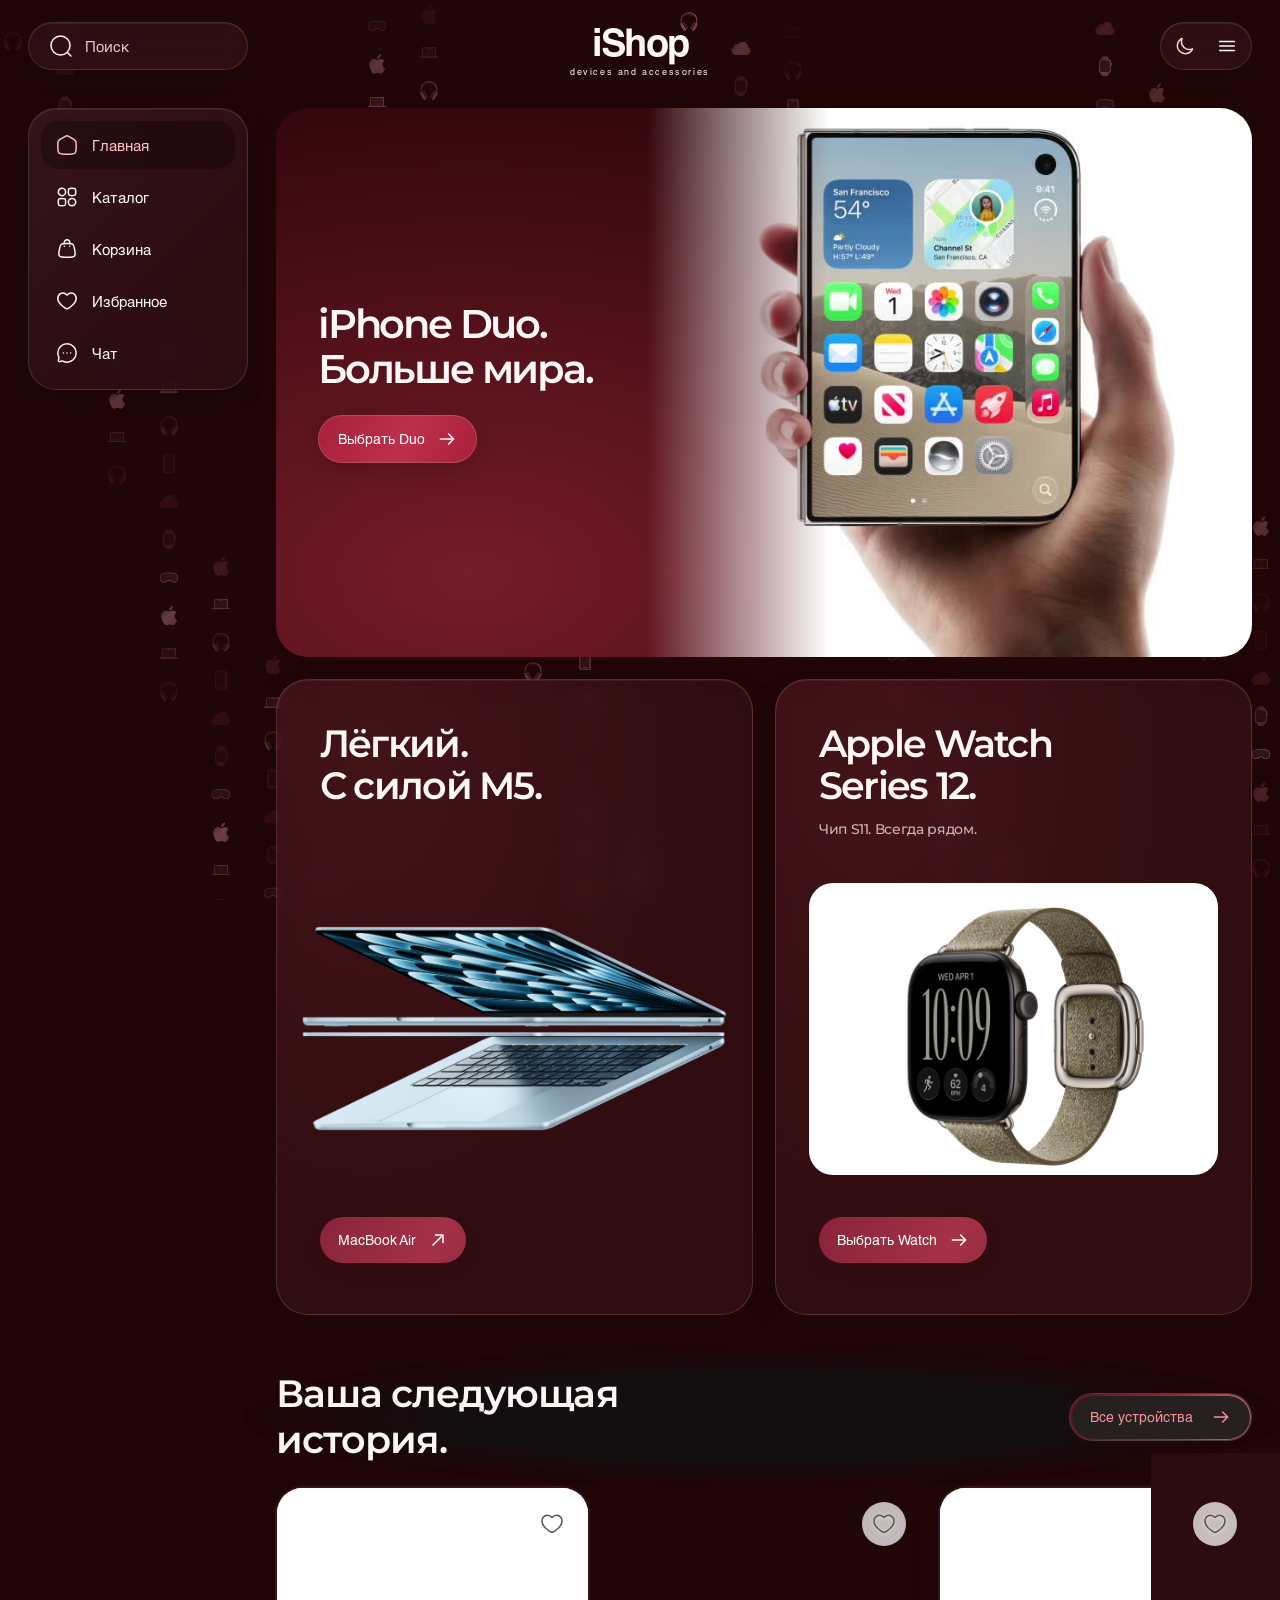
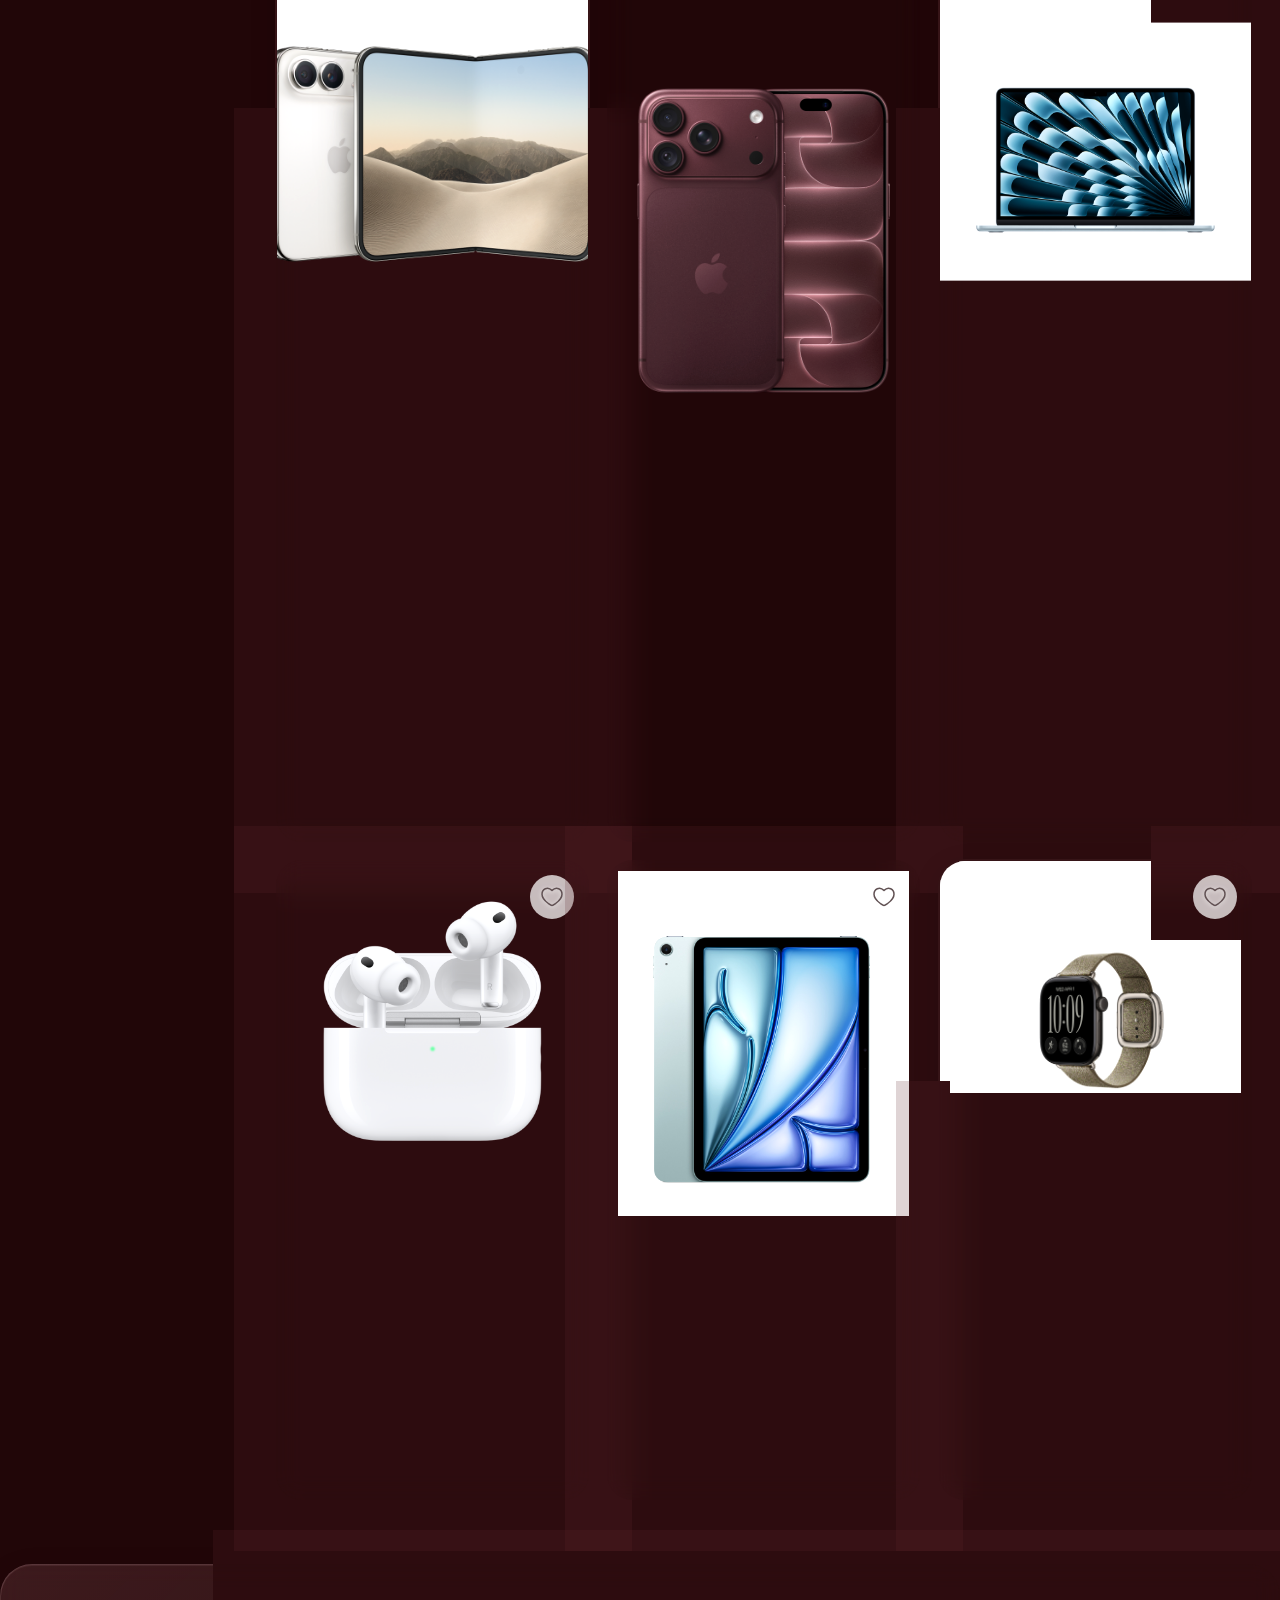
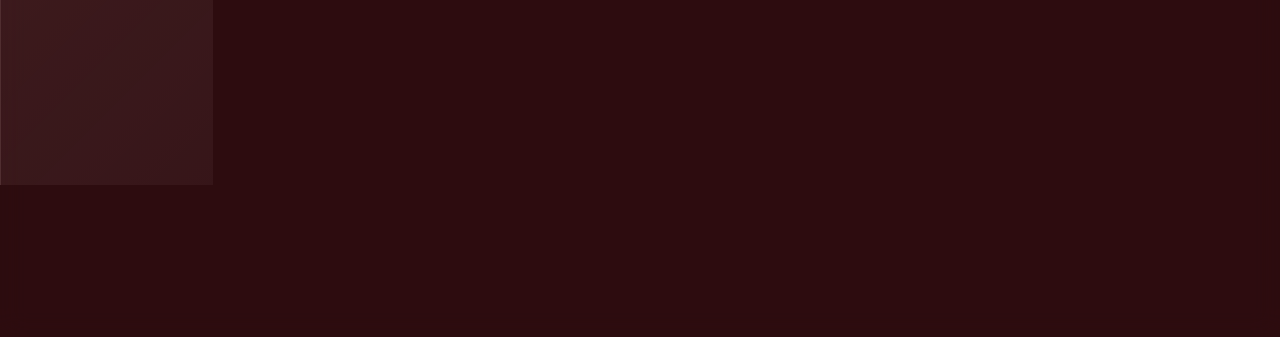
==== index.html @ 41fc3a04 "Add files via upload" ====
<!doctype html><html lang="ru"><head><meta charset="utf-8"><meta name="viewport" content="width=device-width,initial-scale=1"><meta name="description" content="iShop — устройства Apple. Каталог iPhone, MacBook, iPad, AirPods и Apple Watch Series 12."><meta name="theme-color" content="#210608"><title>iShop — техника Apple</title><link rel="icon" type="image/svg+xml" href="favicon.svg?v=ishop-3"><script src="theme.js?v=ishop-3"></script><link rel="preconnect" href="https://fonts.googleapis.com"><link rel="preconnect" href="https://fonts.gstatic.com" crossorigin><link href="https://fonts.googleapis.com/css2?family=Montserrat:wght@400;500;600;700&amp;display=swap" rel="stylesheet"><link rel="stylesheet" href="style.css?v=ishop-3"><link rel="stylesheet" href="ishop.css?v=ishop-3"><script defer src="solar.js?v=ishop-3"></script><script defer src="products.js?v=ishop-3"></script><script defer src="app.js?v=ishop-3"></script></head><body data-page="home"><noscript>Для просмотра интерактивного каталога включите JavaScript.</noscript></body></html>
---- style.css ----
@font-face{font-family:Coolvetica;src:url('assets/fonts/coolvetica.ttf') format('truetype');font-weight:400;font-style:normal;font-display:swap}
@font-face{font-family:Manzana Helvetica;src:url('assets/fonts/helvetica-regular.otf') format('opentype');font-weight:400;font-style:normal;font-display:swap}
@font-face{font-family:Manzana Helvetica;src:url('assets/fonts/helvetica-light.otf') format('opentype');font-weight:300;font-style:normal;font-display:swap}
@font-face{font-family:Manzana Helvetica;src:url('assets/fonts/helvetica-bold.otf') format('opentype');font-weight:700;font-style:normal;font-display:swap}
@font-face{font-family:Manzana Helvetica;src:url('assets/fonts/helvetica-oblique.otf') format('opentype');font-weight:400;font-style:italic;font-display:swap}
:root{--ink:#23191a;--muted:#7d6a6c;--paper:#f7f4f4;--line:#ebe2e3;--radius:32px;--spring:cubic-bezier(.22,1.38,.38,1);--ease:cubic-bezier(.22,1,.36,1);--button-blue:linear-gradient(115deg,#c92130 0%,#791921 36%,#be2230 63%,#470d12 100%);font-family:'Manzana Helvetica',Helvetica,Arial,sans-serif;color:var(--ink);background:var(--paper);font-synthesis:none}
*{box-sizing:border-box}html{scroll-behavior:smooth;scroll-padding-bottom:120px}body{margin:0;min-width:320px}button,input,select,textarea{font:inherit}button,input,select,a,summary{touch-action:manipulation}button,a{-webkit-tap-highlight-color:transparent}a{color:inherit;text-decoration:none}button{cursor:pointer;color:inherit;border:0;background:none}button:disabled{opacity:.5;cursor:not-allowed}[hidden]{display:none!important}button:focus-visible,a:focus-visible,input:focus-visible,select:focus-visible,summary:focus-visible{outline:3px solid #f44f5e;outline-offset:5px}img{display:block;max-width:100%;height:auto}svg{width:24px;height:24px;fill:none;flex-shrink:0}svg path{vector-effect:non-scaling-stroke}h1,h2,h3,.brand,.menu-wordmark{font-family:Coolvetica,'Manzana Helvetica',sans-serif;font-weight:400;letter-spacing:-.025em}p{line-height:1.6}#matrix{position:fixed;inset:0;width:100%;height:100%;pointer-events:none;z-index:-1}.container{width:min(100%,1424px);padding:0 48px;margin:auto}.header{height:92px;display:flex;justify-content:space-between;align-items:center;position:relative;z-index:6}.icon-btn{display:grid;place-items:center;width:44px;height:44px;border-radius:50%;transition:transform .55s var(--spring),background .25s}.icon-btn:hover{background:#f3eaeb}.icon-btn:active,.pill:active,.chip:active,.option:active,.add-btn:active,.dock-item:active{transform:scale(.93)}.top-control{background:#ffffff9c;border:1px solid #fff;box-shadow:inset 0 1px 2px #fff,0 3px 14px #3e222410;backdrop-filter:blur(20px);-webkit-backdrop-filter:blur(20px)}.brand{display:inline-flex;align-items:center;gap:16px;font-size:30px;letter-spacing:.13em;line-height:1}.logo-symbol{position:relative;display:block;overflow:hidden;width:61px;height:32px;flex-shrink:0;mix-blend-mode:multiply}.logo-symbol img{position:absolute;width:190px;height:95px;max-width:none;left:-64px;top:-19px}.home-brand{text-align:center;padding:7px 0 35px}.home-brand .brand{font-size:34px;gap:19px}.hero{aspect-ratio:16/9;border-radius:var(--radius);position:relative;overflow:hidden;background:#fff;display:grid;grid-template-columns:43% 57%;isolation:isolate;width:100%;box-shadow:0 12px 60px #45282b05}.hero-copy{z-index:2;display:flex;flex-direction:column;justify-content:center;align-items:flex-start;padding:10% 0 10% 13%;position:relative}.hero h1{font-size:clamp(36px,4.5vw,67px);line-height:1.02;letter-spacing:-.04em;margin:0 0 22px;white-space:nowrap}.hero p{font-weight:300;font-size:20px;color:#826668;margin:0 0 30px}.hero-visual{position:absolute;inset:0 0 0 35%;display:flex;align-items:center;justify-content:center;overflow:hidden}.hero-visual img{width:100%;height:100%;max-width:none;object-fit:cover;object-position:55% 50%}.hero-visual:after{content:'';position:absolute;inset:0;background:linear-gradient(90deg,#fff 0%,#ffffff00 27%);pointer-events:none}.pill{display:inline-flex;align-items:center;justify-content:center;gap:24px;padding:16px 24px;border-radius:50px;font-size:15px;line-height:1.3;color:#fff;background:var(--button-blue);background-size:280% 280%;animation:blue-sheen 9s ease-in-out infinite;box-shadow:0 3px 17px #c72e3c26,inset 0 1px 1px #ffffff2b;transition:transform .55s var(--spring),box-shadow .35s;min-height:50px}.pill:hover{transform:translateY(-2px);box-shadow:0 5px 24px #c72e3c3d,inset 0 1px 1px #ffffff40}.pill svg{width:20px;height:20px}.pill.outline{background:#ffffff75;color:#51292c;box-shadow:inset 0 0 0 1px #e4cfd1;animation:none}.second-row{display:grid;grid-template-columns:1fr 1fr;gap:24px;margin-top:24px}.portrait-banner{position:relative;aspect-ratio:3/4;border-radius:var(--radius);background:linear-gradient(155deg,#fee8ea,#faf2f3 65%,#f7dee0);overflow:hidden;padding:9%;display:flex;flex-direction:column;align-items:flex-start}.portrait-banner h2{font-size:clamp(38px,4.5vw,65px);line-height:1.02;margin:0;z-index:2}.portrait-banner img{position:absolute;left:3%;bottom:22%;width:94%;height:44%;object-fit:contain;transition:transform 1s var(--ease)}.portrait-banner:hover img{transform:translateY(-10px) rotate(-2deg)}.portrait-banner .pill{position:absolute;bottom:8%;left:9%;z-index:2}.editorial{display:flex;flex-direction:column;align-items:flex-start;justify-content:center;padding:11%;border-radius:var(--radius);background:#ffffffa8;backdrop-filter:blur(7px);-webkit-backdrop-filter:blur(7px);border:1px solid #fff9}.editorial h2{font-size:clamp(34px,4.3vw,62px);line-height:1.05;margin:0 0 30px}.editorial p{font-size:19px;font-weight:300;line-height:1.9;color:#8b7476;margin:0 0 32px}.text-link{display:inline-flex;align-items:center;gap:12px;font-size:15px;flex-shrink:0}.text-link svg{width:20px;height:20px}.section{padding-top:80px}.section-title{display:flex;align-items:center;justify-content:space-between;gap:25px;margin-bottom:30px}.section-title h2{font-size:42px;margin:0;line-height:1.1}.cards{display:grid;grid-template-columns:repeat(3,minmax(0,1fr));gap:20px}.card{position:relative;min-width:0;border-radius:28px;background:#fff;padding:25px;display:flex;flex-direction:column;box-shadow:0 8px 36px #3e1a1e04;transition:transform .65s var(--spring),box-shadow .4s}.card:hover{transform:translateY(-5px);box-shadow:0 14px 42px #3e1a1e0b}.card-link{display:block}.favorite{position:absolute;right:14px;top:14px;z-index:3;color:#82686a}.favorite.selected{color:#bb212f;background:#feeef0}.favorite.selected svg{fill:#fde1e3}.card-image{height:255px;display:flex;align-items:center;justify-content:center;margin:4px 0 20px}.card-image img{width:100%;height:100%;object-fit:contain;transition:transform .6s var(--ease);mix-blend-mode:multiply}.card:hover .card-image img{transform:scale(1.035)}.card h3{font-size:27px;line-height:1.1;margin:0 0 10px}.card .desc{font-size:14px;color:var(--muted);margin:0;min-height:43px}.card-bottom{display:flex;justify-content:space-between;align-items:center;gap:8px;padding-top:20px;margin-top:auto}.price{font-size:21px;letter-spacing:-.03em}.add-btn{width:42px;height:42px;display:grid;place-items:center;flex-shrink:0;border-radius:50%;color:#fff;background:var(--button-blue);background-size:280% 280%;animation:blue-sheen 9s ease-in-out infinite;box-shadow:0 3px 13px #c72e3c23;transition:transform .5s var(--spring)}.add-btn svg{width:23px;height:23px}.availability{font-size:13px;color:#866164;line-height:1.5;margin:14px 0 0}.footer{padding:58px 0 130px;margin-top:80px;background:#f1e8e9b8;border-top:1px solid #fff;backdrop-filter:blur(14px);-webkit-backdrop-filter:blur(14px)}.footer-inner{display:grid;grid-template-columns:2fr 1fr 1fr;gap:40px}.footer p{font-size:14px;color:#917779;max-width:270px;margin-top:25px}.footer h4{font-size:15px;font-weight:700;margin:0 0 22px}.footer a:not(.brand){display:block;font-size:14px;margin:14px 0;color:#815c5f}.footer .brand{font-size:25px;gap:10px}.footer .logo-symbol{transform:scale(.75);margin-left:-8px;margin-right:-6px}.footer-bottom{display:flex;justify-content:space-between;gap:20px;align-items:center;font-size:12px;color:#967e80;margin-top:32px;padding-top:25px;border-top:1px solid #e6d0d2}.footer-bottom a{font-size:12px!important;margin:0!important}
/* Floating glass navigation, using native blur and layered optical highlights. */
.dock{position:fixed;bottom:max(18px,env(safe-area-inset-bottom));left:50%;transform:translateX(-50%);display:grid;grid-template-columns:repeat(5,minmax(0,1fr));align-items:center;width:min(560px,calc(100% - 28px));padding:7px;gap:3px;border-radius:46px;z-index:15;background:linear-gradient(140deg,#ffffffbc,#ffffff68 45%,#edd7d982);border:1px solid #fffffff5;box-shadow:inset 0 1px 1px #fff, inset 0 -1px 2px #bd999d70,0 8px 32px #54232824,0 1px 5px #49292c14;backdrop-filter:blur(28px) saturate(1.65);-webkit-backdrop-filter:blur(28px) saturate(1.65)}.dock-item{position:relative;display:flex;flex-direction:column;align-items:center;justify-content:center;gap:6px;height:62px;border-radius:34px;color:#795558;font-size:12px;line-height:1.1;transition:transform .5s var(--spring),background .4s,color .4s;isolation:isolate}.dock-item svg{width:24px;height:24px}.dock-item.active,.dock-item[aria-expanded=true]{background:linear-gradient(145deg,#fffcfcef,#fddbde9e);box-shadow:inset 0 1px 2px #fff,0 2px 8px #6c292f15;color:#bc222f}.dock-item:hover{background:#ffffff6e}.count{position:absolute;top:5px;right:calc(50% - 23px);font-size:10px;line-height:1;background:#bf2230;color:#fff;border:2px solid #fff8f9;min-width:18px;height:18px;padding:1px 3px;display:grid;place-items:center;border-radius:20px}
/* Search, menu and feedback are separate accessible modal surfaces. */
dialog{color:var(--ink);background:#fdf9faed;border:1px solid #fff;border-radius:32px;padding:28px;box-shadow:inset 0 1px 2px #fff,0 25px 100px #401a1d30;max-width:calc(100% - 32px);backdrop-filter:blur(30px);-webkit-backdrop-filter:blur(30px);overflow:auto}dialog::backdrop{background:#4020231c;backdrop-filter:blur(5px);-webkit-backdrop-filter:blur(5px)}.dialog-top{display:flex;align-items:center;justify-content:space-between;gap:20px;margin-bottom:22px}.dialog-top h2{font-size:32px;margin:0}.dialog-top .icon-btn{background:#f1e6e780}.menu-dialog{position:fixed;inset:18px max(24px,calc((100vw - 1328px)/2)) auto auto;margin:0;width:390px;transform-origin:calc(100% - 44px) 28px;border-radius:34px;padding:20px 22px 26px}.menu-wordmark{font-size:23px;letter-spacing:.13em;padding-left:7px}.menu-dialog nav{display:flex;flex-direction:column;gap:7px}.menu-dialog nav a{display:flex;justify-content:space-between;align-items:center;font-size:18px;line-height:1.3;padding:16px;border-radius:19px;transition:background .25s,transform .45s var(--spring)}.menu-dialog nav a:hover{background:#f5e9ea}.menu-dialog nav a:active{transform:scale(.96)}.menu-dialog nav svg{width:18px;height:18px;color:#a18184}.search-dialog{width:660px}.search-input,input[type=search],input[type=number],select{width:100%;border:1px solid var(--line);border-radius:15px;background:#fff;padding:15px;font-size:16px;color:var(--ink)}.search-results{display:flex;flex-direction:column;margin-top:18px;max-height:55vh;overflow:auto}.search-result{display:flex;align-items:center;gap:20px;padding:12px;border-bottom:1px solid var(--line);font-size:16px;border-radius:13px}.search-result:hover{background:#fbeeef}.search-result img{width:62px;height:66px;object-fit:contain;mix-blend-mode:multiply}.search-result div{flex:1}.search-result small{display:block;font-size:13px;color:var(--muted);margin-top:7px}.chat{position:fixed;inset:auto 24px 110px auto;margin:0;padding:0;width:400px;max-height:calc(100dvh - 145px);overflow:hidden;transform-origin:bottom right}.chat-head{display:flex;justify-content:space-between;gap:15px;align-items:center;padding:20px 22px;border-bottom:1px solid var(--line)}.chat-head strong{font-family:Coolvetica,sans-serif;font-size:22px;letter-spacing:.1em;font-weight:400}.chat-head small{display:block;font-size:12px;color:var(--muted);margin-top:6px}.messages{display:flex;flex-direction:column;gap:12px;min-height:140px;max-height:min(330px,42dvh);padding:20px;overflow:auto;overscroll-behavior:contain}.message{font-size:15px;line-height:1.6;background:#f3eaeb;padding:13px 16px;border-radius:21px;max-width:94%;white-space:pre-wrap}.message.user{background:#fddfe2;align-self:flex-end}.chat-quick{display:flex;gap:7px;padding:0 18px 15px;flex-wrap:wrap}.chat-quick button{font-size:13px;padding:9px 13px;border:1px solid #efdadc;border-radius:30px;background:#fff8}.chat-form{display:flex;gap:8px;padding:13px;border-top:1px solid var(--line)}.chat-form input{min-width:0;flex:1;border:0;background:transparent;padding:12px;font-size:16px}.chat-form button{display:grid;place-items:center;width:45px;height:45px;border-radius:50%;color:#fff;background:var(--button-blue);background-size:280% 280%;animation:blue-sheen 9s ease-in-out infinite;box-shadow:0 3px 14px #c1212f28}
/* Catalog and detail pages. */
.breadcrumbs{display:flex;gap:12px;font-size:13px;color:var(--muted);flex-wrap:wrap;margin:12px 0 35px}.page-heading{font-size:clamp(42px,5vw,70px);line-height:1.05;margin:0 0 22px}.lead{font-size:18px;font-weight:300;color:var(--muted);max-width:720px;margin:0 0 32px}.catalog-tabs{display:flex;flex-wrap:wrap;gap:8px;margin:34px 0}.chip{font-size:15px;padding:12px 22px;border:1px solid #ebd9db;background:#fff8;border-radius:30px;transition:transform .5s var(--spring),background .3s}.chip.active{background:var(--button-blue);background-size:280% 280%;animation:blue-sheen 9s ease-in-out infinite;color:#fff;box-shadow:0 2px 14px #b929361c;border-color:transparent}.catalog-layout{display:grid;grid-template-columns:210px minmax(0,1fr);gap:26px}.catalog-layout .cards{grid-template-columns:repeat(3,minmax(0,1fr))}.catalog-layout .card{padding:20px}.catalog-layout .card-image{height:205px}.catalog-layout .card h3{font-size:25px}.filters{align-self:start;padding:24px;background:#ffffffb8;border:1px solid #fff;border-radius:26px;backdrop-filter:blur(8px)}.filters h3{font-size:22px;margin:0 0 22px}.filters label{display:block;font-size:14px;margin:20px 0 9px}.filters input{padding:12px;font-size:15px}.filters .reset{font-size:13px;padding:0 0 3px;border-bottom:1px solid #bd898e;color:#9b5a60;margin-top:24px}.results-top{display:flex;align-items:center;justify-content:space-between;gap:14px;margin-bottom:20px;font-size:14px;color:var(--muted)}.results-top select{width:auto;background:#ffffff8c;border:0;padding:10px 13px;font-size:14px}.demo-note{font-size:12px!important;color:#917c7e!important;line-height:1.7!important;margin:22px 0 0!important}.empty{grid-column:1/-1;padding:65px 25px;background:#ffffffbd;border:1px solid #fff;border-radius:28px;text-align:center}.empty h2{font-size:32px;margin:0 0 17px}.empty p{font-size:16px;color:var(--muted);margin:0 auto 25px;max-width:450px}.product-layout{display:grid;grid-template-columns:1.12fr 1fr;gap:64px;align-items:start}.product-photo{display:flex;align-items:center;justify-content:center;aspect-ratio:1;border-radius:32px;background:#fff;position:sticky;top:24px;overflow:hidden}.product-photo img{width:88%;height:88%;object-fit:contain;mix-blend-mode:multiply}.product-copy{padding:20px 0 0}.product-copy h1{font-size:48px;margin:0 0 20px;line-height:1.05}.product-copy p{font-size:17px;line-height:1.7;color:var(--muted);font-weight:300;margin:0 0 20px}.product-copy .availability{color:#a23842;font-size:14px}.option-label{display:block;font-size:14px;margin:24px 0 12px}.options{display:flex;flex-wrap:wrap;gap:9px}.option{font-size:14px;border:1px solid #ecd9db;border-radius:16px;padding:13px 18px;background:#ffffffb8;transition:transform .5s var(--spring),background .3s}.option.active{border-color:#bc313e;box-shadow:inset 0 0 0 1px #bc313e;background:linear-gradient(120deg,#fef3f4,#fee8ea);color:#a5202c}.product-copy .price{display:block;font-size:36px;margin:30px 0 23px}.product-copy .pill{width:100%;justify-content:space-between}.specs{max-width:900px;margin:65px auto 0;padding:35px;border-radius:28px;background:#ffffffbc;backdrop-filter:blur(10px)}.specs h2{font-size:36px;margin:0 0 17px}.source-link{display:inline-flex;gap:8px;align-items:center;font-size:13px;color:#9a585e;margin-bottom:15px}.source-link svg{height:15px;width:15px}.spec-row{display:flex;justify-content:space-between;gap:20px;border-bottom:1px solid var(--line);font-size:15px;padding:18px 0;line-height:1.5}.spec-row span{color:var(--muted)}.spec-row strong{font-weight:400;text-align:right}.specs details{padding:20px 0}.specs details p{font-size:15px}.cart-layout{display:grid;grid-template-columns:1fr 360px;gap:40px}.cart-row{display:grid;grid-template-columns:100px 1fr auto;gap:24px;align-items:center;padding:25px 0;border-bottom:1px solid var(--line)}.cart-row img{width:100px;height:110px;object-fit:contain;background:#fff;border-radius:18px}.cart-row h3{font-size:25px;line-height:1.1;margin:0 0 9px}.cart-row p{font-size:13px;color:var(--muted)}.cart-row .price{font-size:20px}.quantity{display:inline-flex;align-items:center;border:1px solid var(--line);border-radius:30px;background:#ffffff9c}.quantity button{font-size:17px;padding:9px 14px}.quantity span{font-size:14px;min-width:23px;text-align:center}.summary{align-self:start;padding:28px;border-radius:28px;background:#ffffffd9;border:1px solid #fff;backdrop-filter:blur(12px)}.summary h2{font-size:29px;margin:0 0 24px}.summary .pill{width:100%;margin-top:25px;gap:10px}.summary p{font-size:13px;line-height:1.7;color:var(--muted)}.info-page{max-width:920px;margin:0 auto}.info-card{padding:35px;border-radius:28px;background:#ffffffd9;margin:20px 0}.info-card h2{font-size:33px;margin:0 0 20px}.info-card p{font-size:17px;font-weight:300;line-height:1.9;color:var(--muted);margin:0 0 25px}details{border-bottom:1px solid var(--line);padding:25px 0}summary{cursor:pointer;font-size:17px;line-height:1.5}details p{font-size:16px;line-height:1.8;color:var(--muted)}.toast{position:fixed;bottom:115px;left:50%;transform:translate(-50%,15px);background:#421f22ed;color:#fff;padding:15px 24px;border-radius:30px;z-index:25;opacity:0;pointer-events:none;max-width:calc(100% - 35px);font-size:14px;line-height:1.5;text-align:center;backdrop-filter:blur(15px);transition:transform .5s var(--spring),opacity .25s}.toast.show{opacity:1;transform:translate(-50%,0)}.muted{color:var(--muted)}.visually-hidden{position:absolute;width:1px;height:1px;overflow:hidden;clip:rect(0,0,0,0)}.eyebrow,.tag,.notice{display:none}
@keyframes blue-sheen{0%,100%{background-position:0% 50%}50%{background-position:100% 50%}}
@media(min-width:1500px){.hero h1{font-size:67px}}
@media(max-width:1100px){.container{padding:0 28px}.hero h1{font-size:clamp(32px,4.9vw,55px)}.hero p{font-size:17px}.hero .pill{font-size:14px;gap:14px;padding:15px 21px}.cards{grid-template-columns:repeat(2,minmax(0,1fr))}.catalog-layout .cards{grid-template-columns:repeat(2,minmax(0,1fr))}.product-layout{gap:35px}.product-copy h1{font-size:40px}.cart-layout{grid-template-columns:1fr 300px}.portrait-banner h2{font-size:50px}.editorial h2{font-size:45px}.editorial p{font-size:17px}.section-title h2{font-size:36px}}
@media(max-width:760px){.container{padding:0 16px}.header{height:77px}.top-control{width:42px;height:42px}.home-brand{padding:6px 0 27px}.home-brand .brand{font-size:28px;gap:8px}.home-brand .logo-symbol{transform:scale(.8);margin-right:-4px}.hero{border-radius:25px;grid-template-columns:47% 53%}.hero-copy{padding:8% 0 8% 11%;justify-content:center}.hero h1{font-size:clamp(24px,5.2vw,38px);letter-spacing:-.035em;line-height:1.05;margin:0 0 13px}.hero p{display:none}.hero-visual{left:35%}.hero-visual img{object-position:55% 50%}.hero-visual:after{background:linear-gradient(90deg,#fff,#ffffff00 36%)}.hero .pill{font-size:12px;padding:10px 14px;min-height:39px;gap:8px}.hero .pill svg{width:15px;height:15px}.second-row{grid-template-columns:1fr;gap:17px;margin-top:17px}.portrait-banner{border-radius:25px;padding:9%}.portrait-banner h2{font-size:clamp(44px,12vw,70px)}.portrait-banner img{bottom:22%;height:45%}.portrait-banner .pill{font-size:14px}.editorial{padding:36px 30px;border-radius:25px}.editorial h2{font-size:43px;margin-bottom:24px}.editorial p{font-size:17px;line-height:1.8;margin-bottom:24px}.section{padding-top:48px}.section-title{align-items:flex-start;gap:15px;margin-bottom:23px}.section-title h2{font-size:32px;max-width:230px}.section-title .text-link{font-size:12px;gap:6px;max-width:90px;flex-shrink:1;line-height:1.5;margin-top:4px}.section-title .text-link svg{width:16px;height:16px}.cards{gap:12px}.card{padding:15px;border-radius:23px}.card .favorite{top:8px;right:6px;width:34px;height:34px}.card .favorite svg{width:21px;height:21px}.card-image{height:165px;margin:12px 0 15px}.card h3{font-size:23px;line-height:1.08;margin-bottom:9px}.card .desc{font-size:13px;line-height:1.5;min-height:40px}.card .availability{font-size:11px}.card-bottom{padding-top:17px;gap:4px}.price{font-size:16px}.add-btn{width:33px;height:33px}.add-btn svg{width:20px;height:20px}.footer{margin-top:48px;padding:36px 0 120px}.footer-inner{grid-template-columns:1fr 1fr;gap:30px}.footer-inner>div:first-child{grid-column:1/-1}.footer-bottom{flex-wrap:wrap;font-size:11px;line-height:1.6;gap:13px;margin-top:28px}.footer-bottom a{font-size:11px!important}.footer .brand{font-size:27px}.dock{bottom:max(12px,env(safe-area-inset-bottom));width:calc(100% - 22px);padding:6px;gap:1px;border-radius:42px}.dock-item{height:58px;gap:5px;font-size:11px;letter-spacing:-.01em}.dock-item svg{width:23px;height:23px}.count{top:3px;right:calc(50% - 23px)}.menu-dialog{inset:15px 15px auto auto;width:calc(100% - 30px);max-width:400px;border-radius:31px;padding:18px 20px 23px}.menu-dialog nav a{font-size:17px;padding:15px}.menu-wordmark{font-size:21px}.dialog-top h2{font-size:29px}.search-dialog{padding:24px}.chat{inset:auto 12px 98px 12px;width:auto;max-width:none;max-height:calc(100dvh - 130px);border-radius:29px}.messages{max-height:40dvh;padding:17px}.chat-head{padding:18px}.message{font-size:14px}.chat-quick button{font-size:12px}.breadcrumbs{font-size:12px;margin:9px 0 27px}.page-heading{font-size:44px;margin-bottom:17px}.lead{font-size:16px;margin-bottom:25px}.catalog-tabs{gap:6px;margin:23px 0}.chip{padding:11px 17px;font-size:14px}.catalog-layout{grid-template-columns:1fr;gap:20px}.filters{padding:20px;display:grid;grid-template-columns:1fr 1fr;gap:8px 14px}.filters h3{grid-column:1/-1;margin:0 0 2px;font-size:23px}.filters label{font-size:13px;margin:6px 0 8px}.filters input{padding:12px;min-width:0;width:100%;font-size:16px}.filters>div{min-width:0}.filters .reset{margin:8px 0 0;justify-self:start;grid-column:1/-1}.results-top{font-size:13px;gap:10px}.results-top select{font-size:13px;max-width:180px}.catalog-layout .card{padding:15px}.catalog-layout .card-image{height:165px}.catalog-layout .card h3{font-size:23px}.product-layout{grid-template-columns:1fr;gap:27px}.product-photo{position:static;aspect-ratio:1.08;border-radius:27px}.product-copy{padding:0 5px}.product-copy h1{font-size:43px}.product-copy p{font-size:16px;line-height:1.7}.product-copy .price{font-size:32px}.product-copy .pill{min-height:54px;font-size:16px}.option{font-size:14px;padding:13px 16px}.specs{padding:25px;margin-top:40px;border-radius:26px}.specs h2{font-size:32px}.spec-row{font-size:14px;padding:16px 0;gap:18px}.spec-row strong{max-width:57%;overflow-wrap:anywhere}.cart-layout{grid-template-columns:1fr;gap:30px}.cart-row{grid-template-columns:65px 1fr auto;gap:13px;padding:22px 0}.cart-row img{width:65px;height:85px}.cart-row h3{font-size:22px}.cart-row p{font-size:12px}.cart-row .price{font-size:16px}.quantity button{padding:8px 11px}.quantity span{font-size:13px;min-width:16px}.summary{padding:25px}.info-card{padding:27px}.info-card h2{font-size:29px}.info-card p{font-size:16px}.toast{bottom:100px;width:max-content}.demo-note{font-size:12px!important}}
@media(max-width:360px){.hero h1{font-size:22px}.hero .pill{font-size:11px;gap:4px;padding:10px}.card{padding:12px}.card-image{height:145px}.card h3{font-size:21px}.price{font-size:14px}.dock-item{font-size:10px}.product-copy h1{font-size:37px}}
@media(prefers-reduced-motion:reduce){html{scroll-behavior:auto}*,*:before,*:after{animation:none!important;transition:none!important}#matrix{opacity:.35}}

.header>.brand{position:absolute;left:50%;transform:translateX(-50%);font-size:23px;gap:2px;letter-spacing:.11em}.header>.brand .logo-symbol{transform:scale(.58);margin-left:-13px;margin-right:-9px}.header{margin-bottom:8px}@media(max-width:760px){.header>.brand{font-size:20px;gap:0;letter-spacing:.09em}.header>.brand .logo-symbol{transform:scale(.48);margin-left:-16px;margin-right:-13px}}
.dock{background:linear-gradient(140deg,#ffffffeb,#fef6f6db 48%,#f9e5e7df);color:#6c383c}.dock-item{color:#734549}.dock-item.active,.dock-item[aria-expanded=true]{color:#b31f2c}.dock-item svg{filter:drop-shadow(0 1px 1px #ffffff80)}
.footer-label{display:block;font-size:14px;margin:14px 0;color:#815c5f;cursor:default}.product-copy{background:#ffffff8c;border-radius:30px;padding:28px;backdrop-filter:blur(14px);-webkit-backdrop-filter:blur(14px)}.info-page{padding:25px;border-radius:32px;background:#ffffff72;backdrop-filter:blur(12px);-webkit-backdrop-filter:blur(12px)}.section-title,.breadcrumbs,.page-heading,.lead{backdrop-filter:blur(9px);-webkit-backdrop-filter:blur(9px);border-radius:15px}.page-heading,.lead{width:fit-content;max-width:100%}.hero-copy{backdrop-filter:blur(7px);-webkit-backdrop-filter:blur(7px);background:linear-gradient(90deg,#ffffff95,#ffffff00);border-radius:24px;mask-image:linear-gradient(90deg,#000 88%,transparent);padding-right:14px}.hero-copy>*{position:relative}.hero-visual:after{background:linear-gradient(90deg,#fff,#ffffff00 38%)}@media(max-width:760px){.product-copy{padding:24px 20px}.info-page{padding:20px}.info-page .page-heading{font-size:39px}.hero-copy{mask-image:none;backdrop-filter:blur(3px);-webkit-backdrop-filter:blur(3px)}}
.product-gallery{position:sticky;top:24px;min-width:0}.product-gallery .product-photo{position:relative;top:auto;aspect-ratio:1;touch-action:pan-y;user-select:none;outline-offset:4px}.gallery-main{width:88%!important;height:83%!important;object-fit:contain;mix-blend-mode:multiply;filter:brightness(1.035)}.gallery-arrow{position:absolute;top:50%;transform:translateY(-50%);width:40px;height:40px;border-radius:50%;display:grid;place-items:center;background:#ffffffe6;border:1px solid #f4e9ea;box-shadow:0 3px 12px #41181c12;backdrop-filter:blur(12px);transition:scale .4s var(--spring)}.gallery-arrow:active{scale:.9}.gallery-arrow.previous{left:14px}.gallery-arrow.previous svg{transform:rotate(180deg)}.gallery-arrow.next{right:14px}.gallery-arrow svg{width:20px;height:20px}.gallery-counter{position:absolute;bottom:17px;left:50%;transform:translateX(-50%);border-radius:20px;padding:7px 12px;background:#faf3f4ee;color:#8d5d62;font-size:12px;backdrop-filter:blur(10px)}.gallery-thumbs{display:flex;gap:10px;overflow-x:auto;margin-top:14px;padding:3px;scrollbar-width:thin}.gallery-thumb{flex:0 0 83px;height:78px;border:1px solid #f0e4e5;border-radius:18px;padding:8px;background:#fff;transition:transform .4s var(--spring),border-color .3s}.gallery-thumb img{width:100%;height:100%;object-fit:contain;mix-blend-mode:multiply}.gallery-thumb.active{border-color:#c62c3a;box-shadow:0 0 0 1px #c62c3a}.gallery-thumb:active{transform:scale(.92)}.card-image{position:relative;height:275px;padding:0 0 34px;margin-bottom:17px;overflow:hidden}.card-image>a{width:100%;height:100%;display:flex;align-items:center;justify-content:center}.card-image img{width:94%;height:94%;object-fit:contain;filter:brightness(1.035);mix-blend-mode:multiply}.card:hover .card-image img{transform:none}.card-gallery-controls{display:flex;align-items:center;gap:12px;position:absolute;bottom:0;left:50%;transform:translateX(-50%);white-space:nowrap;color:#98777a;font-size:11px}.card-gallery-controls button{width:29px;height:29px;border-radius:50%;background:#f9f1f2;display:grid;place-items:center}.card-gallery-controls button:active{transform:scale(.9)}.card-gallery-controls button:first-child svg{transform:rotate(180deg)}.card-gallery-controls svg{width:16px;height:16px}.card-colors{display:flex;gap:9px;margin-top:18px;flex-wrap:wrap}.color-dot{width:21px;height:21px;border-radius:50%;background:var(--swatch);box-shadow:inset 0 0 0 1px #0000000f;border:3px solid #fff;outline:1px solid transparent;transition:transform .4s var(--spring)}.color-dot.active{outline-color:#c03e4a}.color-dot:active{transform:scale(.86)}.catalog-layout .card-image{height:240px}@media(max-width:760px){.product-gallery{position:static}.product-gallery .product-photo{aspect-ratio:1.04}.gallery-main{width:87%!important;height:81%!important}.gallery-arrow{width:34px;height:34px}.gallery-arrow.previous{left:10px}.gallery-arrow.next{right:10px}.gallery-thumb{flex-basis:72px;height:67px;border-radius:16px}.card-image,.catalog-layout .card-image{height:195px;padding-bottom:28px;margin-bottom:14px}.card-image img{width:100%;height:96%}.card-gallery-controls{gap:6px;font-size:10px}.card-gallery-controls button{width:27px;height:27px}.card-colors{gap:8px;margin-top:14px}.color-dot{width:20px;height:20px}}@media(max-width:360px){.card-image,.catalog-layout .card-image{height:170px}}
/* Feathered reading zones: blur and backing fade together, never the text. */
.product-copy,.info-page,.section-title,.breadcrumbs,.page-heading,.lead,.hero-copy{position:relative;isolation:isolate;backdrop-filter:none!important;-webkit-backdrop-filter:none!important;mask-image:none!important;background:transparent}
.product-copy::before,.info-page::before,.section-title::before,.breadcrumbs::before,.page-heading::before,.lead::before,.hero-copy::before{content:'';position:absolute;inset:-34px -38px;z-index:-1;pointer-events:none;border-radius:inherit;background:#ffffffa3;backdrop-filter:blur(17px);-webkit-backdrop-filter:blur(17px);mask-image:radial-gradient(ellipse farthest-side at center,#000 48%,#000e 61%,#0009 74%,#0003 88%,transparent 100%);-webkit-mask-image:radial-gradient(ellipse farthest-side at center,#000 48%,#000e 61%,#0009 74%,#0003 88%,transparent 100%)}
.page-heading::before,.lead::before,.breadcrumbs::before,.section-title::before{inset:-25px -35px;background:#f7f4f49c;backdrop-filter:blur(13px);-webkit-backdrop-filter:blur(13px)}
.hero-copy::before{inset:-12% -35% -12% -15%;background:#ffffffda;backdrop-filter:blur(12px);-webkit-backdrop-filter:blur(12px);mask-image:radial-gradient(ellipse farthest-side at 35% 50%,#000 20%,#000e 43%,#0008 66%,#0002 87%,transparent 100%);-webkit-mask-image:radial-gradient(ellipse farthest-side at 35% 50%,#000 20%,#000e 43%,#0008 66%,#0002 87%,transparent 100%)}
@media(max-width:760px){.product-copy::before,.info-page::before{inset:-25px -16px}.hero-copy::before{inset:-15% -35% -15% -20%}.page-heading::before,.lead::before,.breadcrumbs::before,.section-title::before{inset:-20px -15px}}
/* Apple product photography on a seamless white stage. */
.card-image img,.gallery-main,.gallery-thumb img{filter:brightness(1.045);mix-blend-mode:multiply}
.card-image img[src*='-full.']{scale:1.38}
.gallery-main[src*='-full.']{scale:1.14}
.card-image img[src*='airpods-front']{scale:1.08}
.card-image>a{overflow:hidden;border-radius:12px}
.card-gallery-controls{z-index:2}
body{overflow-x:clip}
/* Consistent controls, restrained typography and responsive catalog. */
:root{--control-radius:24px;--panel-radius:28px}
.search-label{display:none}
input:focus,input:focus-visible,textarea:focus,textarea:focus-visible{outline:none!important;box-shadow:none!important;border-color:#beabad}
button:focus-visible,a:focus-visible,summary:focus-visible,.card-viewport:focus-visible{outline:2px solid #9d8b8d;outline-offset:4px}
.card,.filters,.sort-menu,.menu-dialog,.info-card,.specs,.summary{border-radius:var(--panel-radius)}
.card{padding:24px;gap:0}.card:hover{transform:translateY(-3px)}
.card h3,.catalog-layout .card h3{font-family:'Manzana Helvetica',Helvetica,sans-serif;font-weight:400;font-size:22px;line-height:1.3;letter-spacing:-.025em;margin:0;min-height:2.6em}
.card .desc{display:none}.card-colors{margin:13px 0 0;gap:10px}.card .availability{font-size:12px;margin:12px 0 0;line-height:1.5}.card-bottom{padding-top:23px;gap:12px}.card .price{font-size:18px;line-height:1.4;letter-spacing:-.025em}
.favorite.selected{color:#bb212f;background:transparent}.favorite.selected svg{fill:currentColor}.favorite{transition:transform .45s var(--spring),color .3s}.favorite:active{transform:scale(1.18)}
.card-image,.catalog-layout .card-image{height:282px;display:block;padding:0;margin:2px 0 22px;overflow:visible}
.card-viewport{height:calc(100% - 28px);width:100%;overflow:hidden;touch-action:pan-y;cursor:grab;user-select:none;border-radius:16px}
.card-viewport.dragging{cursor:grabbing}.card-track{display:flex;width:100%;height:100%;transition:transform .6s cubic-bezier(.22,1.08,.3,1);will-change:transform}
.card-slide{flex:0 0 100%;min-width:0;height:100%;display:flex;align-items:center;justify-content:center;overflow:hidden;padding:12px}
.card-slide img{width:100%;height:100%;object-fit:contain;pointer-events:none;transition:none!important}.card:hover .card-slide img{transform:none}.photo-dots{display:flex;justify-content:center;align-items:center;height:28px;gap:0}.photo-dot{width:25px;height:28px;padding:0;display:grid;place-items:center}.photo-dot span{width:5px;height:5px;border-radius:50%;background:#d7cecf;transition:background .3s,transform .5s var(--spring)}.photo-dot.active span{background:#806a6c;transform:scale(1.35)}.photo-dot:active span{transform:scale(1.7)}
.add-btn svg{width:19px;height:19px}.dialog-top .icon-btn{background:transparent}.dialog-top .icon-btn:hover{background:#f1e6e780}
.catalog-layout{display:block}.catalog-content{min-width:0}.catalog-search{display:flex;align-items:center;gap:12px;width:100%;height:56px;padding:0 19px;border-radius:var(--control-radius);background:#ffffffd9;border:1px solid #ffffff;box-shadow:0 3px 20px #3e222406;backdrop-filter:blur(18px)}.catalog-search svg{width:21px;height:21px;color:#907b7d}.catalog-search input{height:100%;min-width:0;border:0;background:transparent;padding:0;font-size:16px;border-radius:0}.catalog-search:focus-within{border-color:#beabad}.catalog-tabs{margin:20px 0 24px;gap:8px}.chip{padding:12px 20px;border-radius:var(--control-radius)}
.results-top{min-height:48px;margin-bottom:20px;gap:12px}.sort-wrap{position:relative;z-index:7}.sort-trigger{display:flex;align-items:center;justify-content:space-between;gap:16px;min-height:46px;padding:12px 17px;background:#ffffffd6;border:1px solid #fff;border-radius:var(--control-radius);color:#5e4547;font-size:14px;transition:transform .5s var(--spring),background .3s}.sort-trigger:active{transform:scale(.95)}.sort-trigger svg{width:17px;height:17px;transform:rotate(90deg);transition:transform .5s var(--spring)}.sort-trigger[aria-expanded=true] svg{transform:rotate(-90deg)}
.sort-menu{position:absolute;top:calc(100% + 9px);right:0;width:244px;max-width:calc(100vw - 32px);padding:10px;transform-origin:top right;background:#fef9faef;border:1px solid #fff;box-shadow:inset 0 1px #fff,0 16px 45px #4a252924;backdrop-filter:blur(26px);-webkit-backdrop-filter:blur(26px)}.sort-menu button{display:flex;align-items:center;justify-content:space-between;width:100%;gap:15px;text-align:left;padding:15px 14px;border-radius:18px;font-size:14px;transition:background .25s,transform .4s var(--spring)}.sort-menu button:hover,.sort-menu button:focus-visible{background:#f4eaeb;outline:none}.sort-menu button:active{transform:scale(.96)}.sort-menu [aria-checked=true]{background:#f8e9ea;color:#9a1f2a}.sort-check{visibility:hidden}.sort-menu [aria-checked=true] .sort-check{visibility:visible}
.filters h3{font-family:'Manzana Helvetica',Helvetica,sans-serif;font-size:17px;line-height:1.4;font-weight:400;letter-spacing:-.02em}.filters input{border-radius:18px}.lead{font-weight:400;line-height:1.6}.page-heading{margin-bottom:18px}.product-copy p{line-height:1.7}.option{border-radius:20px}.chat-quick button:active{transform:scale(.95)}
@media(min-width:1024px){
 :root{--rail:220px;--rail-gap:28px;--side:max(28px,calc((100vw - 1328px)/2))}
 .container{width:100%;max-width:1424px;padding:0 48px}.header{height:92px}.header [data-open=search-dialog]{width:var(--rail);border-radius:var(--control-radius);display:flex;justify-content:flex-start;gap:12px;padding:0 20px;height:48px}.search-label{display:inline;font-size:15px;color:#766062}.header>.brand{left:calc(50% + 110px)}
 #main{margin-left:calc(var(--rail) + var(--rail-gap));min-height:60vh;padding-top:8px}
 .dock{left:var(--side);top:100px;bottom:auto;transform:none;width:var(--rail);display:flex;flex-direction:column;align-items:stretch;gap:4px;padding:12px;border-radius:var(--panel-radius);box-shadow:inset 0 1px #fff,0 8px 30px #5423280d;background:linear-gradient(145deg,#ffffffdf,#fbf5f6e6)}
 .dock-item{flex-direction:row;justify-content:flex-start;gap:14px;height:48px;padding:0 15px;border-radius:18px;font-size:15px}.dock-item svg{width:22px;height:22px}.dock-item .count{right:8px;top:14px}.dock-item.active{background:linear-gradient(130deg,#feeef0,#f9e5e7);box-shadow:none}
 .filters{position:fixed;top:410px;left:var(--side);width:var(--rail);padding:22px;max-height:calc(100dvh - 435px);overflow:auto;margin:0;z-index:5;background:#ffffffcc;backdrop-filter:blur(22px)}.filters h3{margin:0 0 18px}.filters label{font-size:13px;margin:0 0 10px}.filters .reset{font-size:12px;margin-top:20px}.catalog-layout .cards,.cards{grid-template-columns:repeat(2,minmax(0,1fr));gap:22px}.catalog-tabs{justify-content:flex-start}.footer .container{padding-left:296px}.footer{padding-bottom:40px}.footer-inner{grid-template-columns:1.4fr 1fr 1fr;gap:25px}.footer-bottom{flex-wrap:wrap}.toast{bottom:30px}.chat{bottom:24px}.hero h1{font-size:clamp(30px,3.3vw,52px)}.hero .pill{font-size:14px;padding:14px 19px}.hero p{font-size:17px}.hero-copy{padding-left:11%}.portrait-banner h2{font-size:clamp(36px,3.7vw,55px)}.editorial h2{font-size:clamp(33px,3.2vw,48px)}.product-layout{gap:30px;grid-template-columns:1fr 1fr}.product-copy{padding:15px}.product-copy h1{font-size:40px}.product-copy .price{font-size:30px}.product-copy .options{gap:8px}.product-copy .option{padding:12px;font-size:13px}
}
@media(min-width:1024px) and (max-width:1423px){.container{padding:0 28px}.footer .container{padding-left:276px}.card-image,.catalog-layout .card-image{height:240px}.hero p{display:none}.hero h1{font-size:clamp(29px,3.6vw,45px)}}
@media(min-width:761px) and (max-width:1023px){.catalog-layout .cards,.cards{grid-template-columns:repeat(2,minmax(0,1fr))}.filters{margin:0 0 22px;display:flex;align-items:center;gap:20px;padding:20px}.filters h3{max-width:150px;margin:0}.filters label{margin:0 0 6px;font-size:12px}.filters .reset{margin:0}.card-image,.catalog-layout .card-image{height:270px}.product-layout{grid-template-columns:1fr;gap:30px}.product-gallery{position:static}.product-photo{max-height:650px}}
@media(max-width:760px){
 .card,.catalog-layout .card{padding:15px;border-radius:24px}.card h3,.catalog-layout .card h3{font-size:16px;line-height:1.3;min-height:2.6em;letter-spacing:-.025em}.card-image,.catalog-layout .card-image{height:185px;margin:12px 0 17px}.card-slide{padding:6px}.card .price{font-size:14px;line-height:1.4}.card-bottom{padding-top:18px;gap:5px}.add-btn{width:34px;height:34px}.add-btn svg{width:17px;height:17px}.card-colors{gap:7px;margin-top:10px}.color-dot{width:21px;height:21px}.card .availability{font-size:10px;margin-top:10px;line-height:1.5}.card .favorite{top:9px;right:9px}.card .favorite svg{width:20px;height:20px}.photo-dot{width:22px}.photo-dot span{width:4px;height:4px}.card-image img[src*='-full.']{scale:1.3}.cards,.catalog-layout .cards{gap:12px}
 .filters{position:static;display:grid;grid-template-columns:1fr auto;align-items:center;padding:18px 20px;margin-bottom:20px;gap:12px 18px;border-radius:24px}.filters h3{grid-column:1/-1;margin:0;font-size:16px}.filters label{margin:0 0 7px;font-size:12px}.filters .reset{grid-column:auto;margin:18px 0 0;align-self:center;max-width:100px;line-height:1.5;font-size:11px}.filters input{font-size:14px;padding:11px;width:100%}.catalog-search{height:52px;border-radius:24px;padding:0 16px}.catalog-tabs{flex-wrap:nowrap;overflow-x:auto;scrollbar-width:none;margin:16px 0 20px;padding:2px 1px 5px;gap:7px}.catalog-tabs .chip{flex:none;padding:11px 17px;font-size:13px}.sort-trigger{font-size:12px;padding:11px 13px;gap:10px;min-height:43px;border-radius:24px}.results-top{font-size:12px;margin-bottom:16px}.sort-menu{width:224px}.sort-menu button{font-size:13px;padding:14px}.page-heading{font-size:42px}.lead{font-size:15px;line-height:1.6;margin-bottom:24px}.dock-item{font-size:10px}.dock{border-radius:38px}.dock-item{border-radius:30px}.footer-inner{gap:24px}
}
@media(max-width:375px){.card,.catalog-layout .card{padding:12px}.card h3,.catalog-layout .card h3{font-size:15px}.card-image,.catalog-layout .card-image{height:164px}.card .price{font-size:12px}.add-btn{width:31px;height:31px}.card-colors{gap:5px}.color-dot{width:20px;height:20px}.sort-trigger{max-width:175px}.filters{padding:17px}.filters .reset{max-width:83px}}
@media(prefers-reduced-motion:reduce){.card-track{transition:none!important}}
html{overflow-x:clip}
/* APPLE MARKET wordmark and pinned navigation controls. */
.brand{gap:10px}.brand-mark{display:block;width:30px;height:32px;flex:none;object-fit:contain}.header{z-index:30}.header>.brand{font-family:'Manzana Helvetica',Helvetica,sans-serif;font-size:20px;font-weight:700;letter-spacing:.055em;gap:9px}.footer .brand{font-family:'Manzana Helvetica',Helvetica,sans-serif;font-size:22px;font-weight:700;letter-spacing:.055em;gap:10px}.header .top-control{position:fixed;top:22px;z-index:31;background:#fffbfcf0;backdrop-filter:blur(24px);-webkit-backdrop-filter:blur(24px)}.header [data-open=search-dialog]{left:max(28px,calc((100vw - 1328px)/2))}.header .menu-trigger{right:max(28px,calc((100vw - 1328px)/2))}.hero-visual video{width:100%;height:100%;max-width:none;object-fit:cover;object-position:55% 50%}.video-toggle{position:absolute;bottom:18px;right:18px;z-index:4;width:32px;height:32px;padding:0;display:grid;place-items:center;border-radius:50%;background:#ffffffcf;color:#60484a;backdrop-filter:blur(12px);font-size:16px;transition:transform .45s var(--spring)}.video-toggle:active{transform:scale(.9)}
@media(min-width:1024px){.dock{top:108px}.header [data-open=search-dialog]{top:22px}}
@media(max-width:1023px){.header [data-open=search-dialog]{left:28px}.header .menu-trigger{right:28px}}
@media(max-width:760px){.header .top-control{top:17px}.header [data-open=search-dialog]{left:16px}.header .menu-trigger{right:16px}.header>.brand{font-size:17px;gap:6px;letter-spacing:.035em}.header>.brand .brand-mark{width:25px;height:28px}.footer .brand{font-size:21px}.video-toggle{width:27px;height:27px;right:12px;bottom:12px;font-size:13px}}
@media(max-width:350px){.header>.brand{font-size:15px;gap:5px}.header>.brand .brand-mark{width:23px;height:26px}}
/* Neutral, flat glass navigation and a shared header capsule. */
:root{--surface:#fff;--glass:rgba(255,255,255,.76);--selection:#e9e9eb;--secondary:#62666e}
.dock{background:var(--glass);border-color:#ffffffb3;box-shadow:0 5px 24px #00000010,inset 0 1px 0 #ffffffa6;backdrop-filter:blur(24px) saturate(1.08);-webkit-backdrop-filter:blur(24px) saturate(1.08)}
.dock-item{color:var(--ink);user-select:none;-webkit-user-select:none;-webkit-touch-callout:none;touch-action:none}
.dock-item svg{filter:none}.dock-item.active,.dock-item[aria-expanded=true],.dock-item.scrub-target{background:var(--selection);box-shadow:none;color:#b9212f;transform:none}
.dock-item:hover{background:#80808012}.dock.scrubbing .dock-item{background:transparent;transform:none}.dock.scrubbing .dock-item.scrub-target{background:var(--selection);color:#b9212f}
.header-actions{position:fixed;top:22px;right:max(28px,calc((100vw - 1328px)/2));display:flex;align-items:center;padding:3px;border-radius:99px;background:var(--glass);border:1px solid #ffffffa6;box-shadow:0 3px 14px #0000000a;backdrop-filter:blur(24px);-webkit-backdrop-filter:blur(24px);z-index:31}
.header-actions .icon-btn{width:42px;height:40px;position:static}.header-actions .icon-btn svg{width:22px;height:22px}.theme-toggle[aria-pressed=true]{color:#f2ddaa}.header .top-control{background:var(--glass)}
.option{border-radius:999px}.option.active{box-shadow:none}
@media(max-width:1023px){.dock{padding:5px;gap:1px}.dock-item{height:49px;gap:3px;font-size:10px}.dock-item svg{width:22px;height:22px}}
@media(max-width:760px){
.header-actions{top:17px;right:16px;padding:2px}.header-actions .icon-btn{width:35px;height:36px}.header-actions .icon-btn svg{width:20px;height:20px}.header>.brand{left:calc(50% - 17px);font-size:15px;gap:5px;letter-spacing:.01em}.header>.brand .brand-mark{width:22px;height:25px}
.card,.catalog-layout .card{padding:13px}.card-image,.catalog-layout .card-image{height:161px;margin:8px 0 7px}.card h3,.catalog-layout .card h3{min-height:0;font-size:15px;line-height:1.25}.card-colors{margin-top:8px;gap:7px}.card-bottom{padding-top:9px;margin-top:0;min-height:41px}.card .availability{margin-top:6px;line-height:1.2}.card .price{font-size:13px}.cards{align-items:start}.card .color-dot{width:19px;height:19px}.photo-dots{height:24px}.card-viewport{height:calc(100% - 24px)}
.product-layout{gap:17px}.product-copy{padding:8px 3px}.product-copy h1{font-size:34px;margin:0 0 10px}.product-copy p{font-size:15px;line-height:1.5;margin:0 0 12px}.product-copy .availability{font-size:13px}.option-label{margin:15px 0 8px;font-size:13px}.options{gap:7px}.option{padding:10px 15px;font-size:13px;min-height:39px;border-radius:999px}.product-copy .price{font-size:29px;margin:19px 0 14px}.product-copy .pill{min-height:48px;font-size:15px}.product-copy .demo-note{margin-top:12px!important;line-height:1.5!important}.gallery-thumbs{margin-top:9px;gap:8px}.gallery-thumb{flex-basis:62px;height:58px;border-radius:15px}.specs{margin-top:25px;padding:22px}.spec-row{padding:12px 0}.breadcrumbs{margin-bottom:18px}
}
@media(max-width:350px){.header>.brand{font-size:12px;gap:3px;left:calc(50% - 16px)}.header>.brand .brand-mark{width:19px}.card-image,.catalog-layout .card-image{height:145px}.card .price{font-size:11px}.card h3,.catalog-layout .card h3{font-size:14px}}
/* Dark palette: explicit surfaces preserve the original colours of Apple photography. */
:root[data-theme=dark]{color-scheme:dark;--ink:#f3f1f1;--muted:#afb0b7;--paper:#121214;--line:#39393f;--surface:#232326;--glass:rgba(37,37,40,.83);--selection:#3d3d42;--secondary:#b9bac2;background:var(--paper);color:var(--ink)}
[data-theme=dark] .brand-mark{filter:brightness(0) invert(1)}
[data-theme=dark] :is(.card,.editorial,.specs,.summary,.info-card,.empty){background:var(--surface);border-color:#39393e;box-shadow:none}
[data-theme=dark] :is(dialog,.sort-menu){background:#242427f2;border-color:#4a4a50;box-shadow:0 20px 70px #0006}
[data-theme=dark] dialog::backdrop{background:#0006}
[data-theme=dark] :is(.dock,.header-actions,.header .top-control){background:var(--glass);border-color:#ffffff20;box-shadow:0 5px 24px #0003,inset 0 1px #ffffff12}
[data-theme=dark] :is(.dock-item.active,.dock-item[aria-expanded=true],.dock-item.scrub-target){color:#f8939c}
[data-theme=dark] :is(.icon-btn:hover,.menu-dialog nav a:hover,.sort-menu button:hover,.search-result:hover){background:#ffffff12}
[data-theme=dark] :is(.footer p,.footer-label,.footer a:not(.brand),.footer-bottom,.editorial p,.availability,.search-label,.sort-trigger,.source-link,.gallery-counter){color:var(--secondary)}
[data-theme=dark] .footer{background:#1c1c1fbe;border-color:var(--line)}[data-theme=dark] .footer-bottom{border-color:var(--line)}
[data-theme=dark] :is(.product-copy,.info-page,.section-title,.breadcrumbs,.page-heading,.lead)::before{background:#121214d4}
[data-theme=dark] .portrait-banner{background:linear-gradient(140deg,#383131,#262122 70%,#3b3334)}
[data-theme=dark] .hero-copy::before{background:#17171aee}[data-theme=dark] .hero-visual:after{background:linear-gradient(90deg,#17171a,transparent 58%)}
[data-theme=dark] .hero p{color:#b9bac2}
[data-theme=dark] :is(.catalog-search,.sort-trigger,.option,.chip,.quantity,.chat-quick button,input[type=search],input[type=number],select){background:#29292e;border-color:#47474d;color:var(--ink)}
[data-theme=dark] .catalog-search input{background:transparent;border:0}[data-theme=dark] input::placeholder{color:#a8a8b0}[data-theme=dark] .chat-form input{color:var(--ink)}
[data-theme=dark] :is(.option.active,.sort-menu [aria-checked=true]){background:#513638;border-color:#f88d97;color:#fddbde}
[data-theme=dark] .chip.active{background:var(--button-blue);color:#fff;border-color:transparent}
[data-theme=dark] .pill.outline{background:#ffffff0a;color:var(--ink);box-shadow:inset 0 0 0 1px #65656d}
[data-theme=dark] .message{background:#36363c}[data-theme=dark] .message.user{background:#65282e;color:#fef2f3}
[data-theme=dark] .favorite{color:#cdc5c5}[data-theme=dark] .favorite.selected{color:#f999a2;background:transparent}
[data-theme=dark] .color-dot{border-color:#232326}[data-theme=dark] .color-dot.active{outline-color:#f9a1a9}
[data-theme=dark] .demo-note{color:#aaaab4!important}
[data-theme=dark] :is(.card-viewport,.product-photo,.gallery-thumb){background:#f3f3f4}
[data-theme=dark] .gallery-thumb.active{border-color:#f999a2;box-shadow:0 0 0 1px #f999a2}
[data-theme=dark] .gallery-arrow{background:#303034e8;border-color:#55555c;color:#f6f4f4}[data-theme=dark] .gallery-counter{background:#28282ddd;color:#f2eced}
[data-theme=dark] .photo-dot span{background:#666670}[data-theme=dark] .photo-dot.active span{background:#dfd7d8}
[data-theme=dark] .video-toggle{background:#28282ddd;color:#fff}[data-theme=dark] .count{border-color:#28282c}
/* Equal-height rows; photographs meet the dark catalog card's rounded edges. */
.cards,.cards .cards{align-items:stretch}
.card-bottom{margin-top:auto}
.favorite{color:#615153;text-shadow:none}.favorite svg{filter:drop-shadow(0 1px 2px #ffffffc0)}
[data-theme=dark] .favorite{color:#615153;background:#ffffffb8;backdrop-filter:blur(8px);-webkit-backdrop-filter:blur(8px)}
[data-theme=dark] .favorite.selected{color:#b12a36;background:#ffffffe0}
.cards .card{--card-inset:24px;padding:var(--card-inset);overflow:hidden}
.cards .card-image{width:calc(100% + var(--card-inset)*2);margin:calc(-1 * var(--card-inset)) calc(-1 * var(--card-inset)) 16px}
.cards .card-viewport{border-radius:0;background:#f3f3f4}
.cards .card-slide{padding:12px}
.cards .photo-dots{background:var(--surface)}
@media(max-width:760px){.cards .card{--card-inset:13px}.cards .card-image{height:180px;margin-bottom:7px}.card-bottom{padding-top:9px}}
@media(max-width:350px){.cards .card-image{height:164px}}

/* The hero retains its light photography stage in both themes. */

[data-theme=dark] .hero-copy::before{background:#ffffffda}
[data-theme=dark] .hero-visual:after{background:linear-gradient(90deg,#fff,#ffffff00 38%)}
[data-theme=dark] .hero p{color:#826668}
[data-theme=dark] .hero .video-toggle{background:#ffffffcf;color:#60484a}
.theme-toggle[aria-pressed=true]{color:#fff}
/* Keep keyboard focus visible without Safari's automatic ring after a touch. */
html:not(.keyboard-navigation) [data-close]:focus{outline:none!important;box-shadow:none!important}
[data-close],.dialog-top [data-close]:hover{background:transparent!important}
.cards .card{box-shadow:0 2px 12px #3e1a1e0c;outline:1px solid #e3dadb}
[data-theme=dark] .cards .card{outline-color:#36363c}
@media(max-width:760px){
html.ios-safari .dock{bottom:0}
.card-track{will-change:auto}
.product-copy::before,.info-page::before,.section-title::before,.breadcrumbs::before,.page-heading::before,.lead::before,.hero-copy::before{backdrop-filter:none!important;-webkit-backdrop-filter:none!important}
.editorial,.specs,.summary,.info-page,.footer,.catalog-search{backdrop-filter:none!important;-webkit-backdrop-filter:none!important}
dialog::backdrop{backdrop-filter:none;-webkit-backdrop-filter:none;background:#301c1e4a}
.dock,.header-actions,.header .top-control,dialog{backdrop-filter:blur(12px);-webkit-backdrop-filter:blur(12px)}
.pill,.add-btn,.chip.active,.chat-form button{animation:none;background-size:100% 100%}
.card:hover{transform:none}.card{transition:none}
}
/* A single physical selection capsule travels through the persistent dock. */
.dock{isolation:isolate}.dock-indicator{position:absolute;left:0;top:0;pointer-events:none;background:var(--selection);border-radius:30px;z-index:-1;transition:transform .38s cubic-bezier(.22,1,.36,1),width .3s,height .3s,opacity .2s;will-change:transform}
.dock .dock-item.active,.dock .dock-item[aria-expanded=true],.dock .dock-item.scrub-target,.dock.scrubbing .dock-item.scrub-target{background:transparent!important;box-shadow:none}
.dock.scrubbing .dock-indicator{transition:transform .16s ease-out,width .2s,height .2s}
@media(min-width:1024px){.dock-indicator{border-radius:18px}}
.cards .card,[data-theme=dark] .cards .card{outline:1px solid #fff}
.cards .card-viewport,[data-theme=dark] .cards .card-viewport,.product-photo,[data-theme=dark] .product-photo{background:#fff}
.search-dialog{position:fixed;inset:80px 0 auto;margin:0 auto;height:520px;max-height:calc(100svh - 110px);overflow:hidden}
.search-dialog[open]{display:flex;flex-direction:column}.search-dialog .dialog-top,.search-dialog .search-input{flex-shrink:0}.search-results{flex:1;min-height:0;max-height:none;overflow:auto;overscroll-behavior:contain}
@media(max-width:760px){.search-dialog{top:18px;height:440px;max-height:calc(100svh - 36px);padding:22px}.search-dialog .dialog-top{margin-bottom:16px}.search-dialog input{font-size:16px}.ios-safari .dock{bottom:calc(2px - env(safe-area-inset-bottom,0px))}}
@media(prefers-reduced-motion:reduce){.dock-indicator{transition:none}}

/* Blue outline actions. */
.pill.outline.blue-outline{position:relative;isolation:isolate;background:#ffffffb8;color:#b5212e;box-shadow:0 3px 14px #b5212e0d;white-space:nowrap;gap:18px;border-radius:999px;animation:none}
.pill.blue-outline::after{content:"";position:absolute;inset:0;padding:1.5px;border-radius:inherit;pointer-events:none;background:linear-gradient(110deg,#7e1720,#d52e3d,#f77a86,#bb2331,#600d14,#d52e3d);background-size:300% 100%;-webkit-mask:linear-gradient(#fff 0 0) content-box,linear-gradient(#fff 0 0);-webkit-mask-composite:xor;mask:linear-gradient(#fff 0 0) content-box,linear-gradient(#fff 0 0);mask-composite:exclude;animation:outline-flow 6s ease-in-out infinite}
.pill.blue-outline:hover{box-shadow:0 4px 18px #b5212e20}.pill.blue-outline svg{color:inherit}
[data-theme=dark] .pill.outline.blue-outline{color:#f8919a;background:#272021;box-shadow:0 3px 14px #600d1420}
.all-devices{flex-shrink:0;font-size:14px;padding:13px 20px;min-height:46px}
@keyframes outline-flow{0%,100%{background-position:0% 50%}50%{background-position:100% 50%}}
@media(max-width:760px){.section-title:has(.all-devices){align-items:flex-start;flex-direction:column;gap:18px}.section-title .all-devices{align-self:flex-start;font-size:14px;min-height:44px;padding:12px 19px;gap:20px}.editorial .blue-outline{font-size:15px;padding:14px 23px}}
@media(prefers-reduced-motion:reduce){.pill.blue-outline::after{animation:none}}

/* Dark card edge follows the body; the photo retains its white edge. */
[data-theme=dark] .cards .card{outline-color:var(--surface);border-color:var(--surface)}
[data-theme=dark] .cards .card-viewport{box-shadow:inset 0 0 0 1px #fff}

/* Shared frosted surfaces, with a small blur radius for mobile compositing. */
:root{--frost:rgba(255,255,255,.60);--frost-edge:rgba(255,255,255,.85);--frost-shine:rgba(255,255,255,.38);--frost-shadow:0 6px 24px #3e1b1e0a;--glass:rgba(255,255,255,.66)}
:root[data-theme=dark]{--frost:rgba(37,37,42,.64);--frost-edge:rgba(255,255,255,.12);--frost-shine:rgba(255,255,255,.045);--frost-shadow:0 6px 24px #00000015;--glass:rgba(32,32,38,.68)}
html body :is(.cards .card,.cart-row,.summary,.specs,.info-card,.empty,.product-copy,.info-page,.footer,dialog,.sort-menu,.dock,.header-actions,.header .top-control){background:linear-gradient(135deg,var(--frost-shine),transparent 65%),var(--frost);border:1px solid var(--frost-edge);box-shadow:inset 0 1px 0 var(--frost-shine),var(--frost-shadow);backdrop-filter:blur(8px);-webkit-backdrop-filter:blur(8px)}
html body .cards .card{outline:none}
html body .cards .photo-dots{background:transparent}
html body :is(.product-copy,.info-page)::before{display:none}
html body .cart-row{padding:20px;margin-bottom:16px;border-radius:28px}
html body :is(.chip:not(.active),.option:not(.selected),.sort-trigger,.quantity,.gallery-thumb,.chat-quick button,.message:not(.user),.catalog-search,.search-input,.chat-form input){background:var(--frost);border:1px solid var(--frost-edge);box-shadow:inset 0 1px 0 var(--frost-shine)}
html body .pill.outline{background:var(--frost)}
.second-row{display:flex;justify-content:center}.second-row .portrait-banner{width:100%;max-width:640px;flex:none;background:linear-gradient(145deg,#fddee199,#faf1f266),var(--frost);border:1px solid var(--frost-edge);backdrop-filter:blur(8px);-webkit-backdrop-filter:blur(8px)}
[data-theme=dark] .second-row .portrait-banner{background:linear-gradient(145deg,#693b3f55,#25252a44),var(--frost)}
@media(max-width:760px){html body .cart-row{padding:14px;gap:10px;border-radius:24px}html body .cart-row h3{font-size:19px}html body :is(.cards .card,.cart-row,.summary,.specs,.info-card,.empty,.product-copy,.info-page,.footer){backdrop-filter:blur(4px);-webkit-backdrop-filter:blur(4px)}.second-row .portrait-banner{max-width:none}}

/* One material across every UI surface; nested controls avoid double blur. */
:root{--frost-fill:linear-gradient(135deg,var(--frost-shine),transparent 65%),var(--frost);--frost-blur:6px}
html body :is(.cards .card,.cart-row,.summary,.specs,.info-card,.empty,.product-copy,.info-page,.footer,dialog,.sort-menu,.dock,.header-actions,.header .top-control,.chip:not(.active),.option:not(.selected),.sort-trigger,.quantity,.gallery-thumb,.chat-quick button,.message:not(.user),.catalog-search,.search-input,.chat-form input,.pill.outline,.second-row .portrait-banner){background:var(--frost-fill);border:1px solid var(--frost-edge);box-shadow:inset 0 1px 0 var(--frost-shine),var(--frost-shadow)}
html body :is(.cards .card,.cart-row,.summary,.specs,.info-card,.empty,.product-copy,.info-page,.footer,dialog,.sort-menu,.dock,.header-actions,.header .top-control,.second-row .portrait-banner){backdrop-filter:blur(var(--frost-blur));-webkit-backdrop-filter:blur(var(--frost-blur))}
@media(max-width:760px){:root{--frost-blur:4px}}

.gallery-stage{overflow:hidden;touch-action:pan-y pinch-zoom;cursor:grab;user-select:none}.gallery-stage.dragging{cursor:grabbing}.product-gallery-track{display:flex;width:100%;height:100%;transition:transform .48s cubic-bezier(.22,1,.36,1)}.gallery-stage.dragging .product-gallery-track{transition:none}.product-gallery-slide{flex:0 0 100%;min-width:0;height:100%;display:flex;align-items:center;justify-content:center}.product-photo .product-gallery-slide img{width:100%;height:100%;object-fit:contain;pointer-events:none}.gallery-counter{pointer-events:none}@media(prefers-reduced-motion:reduce){.product-gallery-track{transition:none}}

.product-gallery-track{position:absolute;inset:0}.product-gallery-slide{padding:5%}

.search-dialog{transform-origin:top left}

@media(max-width:760px){html.ios-safari .dock{bottom:0}html.ios-safari .header .top-control,html.ios-safari .header-actions{top:calc(12px + env(safe-area-inset-top,0px))}html.ios-safari .header{padding-top:env(safe-area-inset-top,0px);height:calc(77px + env(safe-area-inset-top,0px))}html.ios-safari .container{padding-left:max(16px,env(safe-area-inset-left,0px));padding-right:max(16px,env(safe-area-inset-right,0px))}}

/* Chat composer matches the capsule geometry of navigation. */
html body .chat-form{align-items:center;gap:10px}
html body .chat-form input{border-radius:999px;min-height:48px;padding:12px 19px;line-height:1.4;appearance:none;-webkit-appearance:none;color:var(--ink)}
.chat-form button{flex:0 0 48px;width:48px;height:48px;border-radius:50%}

.add-quantity{font-size:20px;font-weight:500;line-height:1;font-variant-numeric:tabular-nums}#product-add{min-width:210px}#product-add .add-quantity{font-size:19px}

/* Catalog controls share the navigation material and sliding selection. */
.catalog-toolbar{display:flex;align-items:center;justify-content:space-between;gap:16px;margin:24px 0 16px;position:relative;z-index:5}
html body .catalog-tabs{position:relative;isolation:isolate;display:flex;flex:1;max-width:560px;gap:2px;padding:5px;margin:0;overflow:visible;border-radius:999px;background:var(--frost-fill);border:1px solid var(--frost-edge);box-shadow:inset 0 1px var(--frost-shine);backdrop-filter:blur(var(--frost-blur));-webkit-backdrop-filter:blur(var(--frost-blur));touch-action:pan-y}
html body .catalog-tabs .chip{display:flex;align-items:center;justify-content:center;flex:1;min-width:0;height:48px;padding:8px;border:0;background:transparent;box-shadow:none;color:var(--ink);font-size:13px;animation:none;z-index:1}
html body .catalog-tabs .chip.active{background:transparent;color:#c12b39}[data-theme=dark] body .catalog-tabs .chip.active{color:#f8919a}
.category-indicator{position:absolute;left:0;top:0;background:var(--selection);border-radius:999px;pointer-events:none;transition:transform .4s cubic-bezier(.22,1,.36,1),width .3s;height:48px}
.sf-category{width:27px;height:27px;background:currentColor;mask:var(--symbol) center/contain no-repeat;-webkit-mask:var(--symbol) center/contain no-repeat}
.catalog-toolbar .sort-wrap{flex:none}.catalog-toolbar .sort-trigger{height:58px;white-space:nowrap}.catalog-content>.results-top{margin:0 0 18px}
#catalog-cards .card-bottom{display:flex;flex-direction:column;align-items:stretch;gap:14px;margin-top:auto}#catalog-cards .card-bottom .price{align-self:flex-start}
.catalog-buy{display:flex;align-items:center;justify-content:space-between;width:100%;min-height:48px;border-radius:999px;color:#fff;background:var(--button-blue);background-size:180% 180%;animation:gentle-blue 10s ease-in-out infinite;overflow:hidden}
.catalog-buy button{display:flex;align-items:center;justify-content:center;min-width:48px;height:48px;color:#fff;font-size:24px;transition:transform .4s var(--spring),background .25s}.catalog-buy button:active{transform:scale(.9);background:#ffffff15}.catalog-buy .buy-initial{width:100%;font-size:15px;gap:15px}.catalog-buy span{font-size:18px;font-variant-numeric:tabular-nums}
:root{--button-blue:linear-gradient(115deg,#961e29,#ab2935 40%,#851d26 75%,#a0242f)}
html body :is(.pill:not(.outline),.add-btn,.chat-form button){background:var(--button-blue);background-size:180% 180%;animation:gentle-blue 10s ease-in-out infinite}
@keyframes gentle-blue{0%,100%{background-position:0% 50%}50%{background-position:100% 50%}}
:where(.sort-trigger,.gallery-thumb,.chat-quick button,.quantity button,.option,.photo-dot,.search-result,.menu-dialog nav a){transition:transform .4s var(--spring),background-color .25s,color .25s}
:where(.sort-trigger,.gallery-thumb,.chat-quick button,.quantity button,.option,.photo-dot,.search-result,.menu-dialog nav a):active{transform:scale(.96)}
@media(max-width:760px){.catalog-toolbar{gap:7px;margin:18px 0 14px}.catalog-toolbar .sort-trigger{height:48px;padding:0 10px;gap:4px;font-size:11px;max-width:130px}.catalog-toolbar .sort-trigger svg{width:15px}.catalog-tabs .sf-category{width:22px;height:22px}html body .catalog-tabs{padding:3px;gap:0}html body .catalog-tabs .chip{height:40px;padding:3px;font-size:10px}#catalog-cards .card-bottom{gap:10px}.catalog-buy .buy-initial{font-size:13px;gap:8px}.catalog-buy button{min-width:40px}}
@media(prefers-reduced-motion:reduce){html body :is(.pill,.add-btn,.chat-form button,.catalog-buy){animation:none}.category-indicator{transition:none}}

/* Clear frosted material and a consistent responsive rhythm. */
:root{--frost:rgba(255,255,255,.22);--frost-edge:rgba(255,255,255,.60);--frost-shine:rgba(255,255,255,.30);--frost-blur:12px;--glass:rgba(255,255,255,.22);--heading-font:'Montserrat','Manzana Helvetica',sans-serif}
:root[data-theme=dark]{--frost:rgba(255,255,255,.055);--frost-edge:rgba(255,255,255,.18);--frost-shine:rgba(255,255,255,.10);--glass:rgba(255,255,255,.055);--muted:#ccc0c1;--secondary:#d2c7c8}
html body :is(.cards .card,.cart-row,.summary,.specs,.info-card,.empty,.product-copy,.info-page,.footer,dialog,.sort-menu,.dock,.header-actions,.header .top-control,.catalog-tabs,.catalog-search,.sort-trigger,.search-input,.chat-form input,.second-row .portrait-banner){background:var(--frost-fill);border:1px solid var(--frost-edge);backdrop-filter:blur(var(--frost-blur))!important;-webkit-backdrop-filter:blur(var(--frost-blur))!important;box-shadow:inset 0 1px 0 var(--frost-shine),var(--frost-shadow)}
html body :is(.option,.quantity,.message,.chat-quick button,.gallery-thumb){background:var(--frost-fill)}
html body .option.active{background:#bb2e3a1f;border-color:#e27983;box-shadow:0 0 0 1px #e2798340}
html body .product-copy{border-radius:28px;padding:28px;overflow:hidden}
html body .info-page{padding:28px;border-radius:28px}
html body .footer{border-radius:32px 32px 0 0;overflow:hidden;margin-top:64px;padding-top:44px}
.footer-inner{gap:32px}.footer p{margin:20px 0 0;max-width:30ch}.footer h4{margin:0 0 18px}.footer a,.footer-label{line-height:1.5}.footer-bottom{gap:16px;padding-top:24px;margin-top:32px;line-height:1.5}
h1,h2,h3,h4,.price,.card-details,.option-label,.lead,.banner-detail{font-family:var(--heading-font);font-weight:500;letter-spacing:-.025em}
h1,h2{font-weight:600}.page-heading{font-size:clamp(30px,3.7vw,50px);line-height:1.14;margin:0 0 18px}.lead{font-size:16px;line-height:1.65;margin:0 0 28px;max-width:65ch;font-weight:400}.breadcrumbs{margin:16px 0 24px;line-height:1.5;gap:12px}
html body .cards,html body .catalog-layout .cards{display:grid;grid-template-columns:repeat(2,minmax(0,1fr));gap:18px;align-items:stretch}
html body .cards .card{--card-inset:18px;gap:0;height:100%;min-height:0;border-radius:26px;outline:none;padding:var(--card-inset)}
html body .cards .card-image{height:auto;aspect-ratio:1.18;margin:calc(-1 * var(--card-inset)) calc(-1 * var(--card-inset)) 14px;padding:0;width:calc(100% + var(--card-inset)*2)}
.cards .card-viewport{height:calc(100% - 26px)}.cards .photo-dots{height:26px}.cards .card-slide{padding:10px}
html body .cards .card h3{font-size:17px;font-weight:600;line-height:1.35;min-height:0;margin:0 0 9px;letter-spacing:-.035em;overflow-wrap:anywhere}
.card-details{display:grid;gap:4px;margin:0 0 14px;min-height:42px;font-weight:400}.card-details p{font-size:12px;line-height:1.5;color:var(--muted);margin:0;letter-spacing:0}
.cards .card-colors{margin:0 0 12px;gap:8px}.cards .availability{font-size:12px;margin:0 0 12px;line-height:1.5}
html body .cards .card-bottom{display:flex;flex-direction:column;align-items:stretch;gap:14px;padding-top:8px;margin-top:auto;min-height:0}
html body .cards .price{font-size:18px;line-height:1.4;font-weight:600;letter-spacing:-.035em;white-space:nowrap;align-self:flex-start}
.catalog-buy{min-height:46px}.catalog-buy button{height:46px}.catalog-buy .buy-initial{font-size:14px;gap:10px}
.catalog-search{padding:14px 19px;gap:12px;border-radius:999px;min-height:54px}.catalog-search input{padding:0;line-height:1.5;min-width:0;font-size:16px;background:transparent!important}.catalog-search svg{width:23px;height:23px}
.catalog-toolbar{gap:12px;margin:18px 0}.catalog-toolbar .sort-trigger{padding:0 18px;gap:10px;font-size:13px}.catalog-content>.results-top{margin:0 0 20px;line-height:1.5}
html body .catalog-tabs .chip{min-width:0;touch-action:pan-y}.sf-category{pointer-events:none}
.section{padding-top:56px}.section-title{gap:24px;margin-bottom:24px;align-items:center}.section-title h2{font-size:clamp(26px,3vw,40px);line-height:1.2;margin:0;max-width:20ch}
.hero{border-radius:32px;aspect-ratio:16/9;max-height:none}.hero-copy{padding:8% 0 8% 10%;mask-image:none!important}.hero-copy::before{display:none}.hero h1{font-size:clamp(26px,3.1vw,48px);line-height:1.12;white-space:normal;font-weight:600;letter-spacing:-.055em;margin:0 0 24px}.hero p{display:none}.hero-copy .pill{gap:12px;padding:14px 20px;min-height:48px;font-size:14px}.hero-visual{left:38%}.hero-visual video{object-fit:cover}
.second-row{display:grid;grid-template-columns:repeat(2,minmax(0,1fr));gap:22px;margin-top:22px}
html body .second-row .portrait-banner{width:100%;max-width:none;aspect-ratio:3/4;border-radius:32px;padding:9%;min-width:0}
.portrait-banner h2{font-size:clamp(24px,3vw,42px);line-height:1.1;margin:0;letter-spacing:-.045em;font-weight:600}.portrait-banner .banner-detail{font-size:14px;line-height:1.5;margin:12px 0 0;color:var(--muted)}
.portrait-banner img{left:5%;width:90%;height:44%;bottom:23%;object-fit:contain}.portrait-banner .pill{left:9%;bottom:8%;max-width:82%;padding:13px 18px;gap:12px;min-height:46px;font-size:14px}.watch-banner img{width:74%;left:13%;height:48%;bottom:19%;mix-blend-mode:normal}
.product-copy h1{font-size:clamp(28px,3vw,40px);line-height:1.2;margin:0 0 18px}.product-copy p{margin:0 0 16px;line-height:1.65}.product-copy .option-label{display:block;font-size:14px;line-height:1.5;margin:22px 0 10px}.product-copy .options{gap:8px}.option{min-height:44px;padding:11px 17px;line-height:1.3}.product-copy .price{display:block;font-size:32px;line-height:1.3;margin:26px 0 20px;font-weight:600}.product-copy #product-add{width:100%;min-width:0;gap:12px;min-height:50px}.product-copy .demo-note{margin:16px 0 0!important;line-height:1.6!important}.specs{padding:28px;margin-top:28px}.specs h2{font-size:26px;margin:0 0 18px}.spec-row{padding:16px 0;gap:20px;line-height:1.5}
.pill{line-height:1.4;gap:14px}.dialog-top{gap:16px;margin-bottom:20px}.dialog-top h2{font-size:27px;line-height:1.2;margin:0}.summary h2,.info-card h2{font-size:25px;line-height:1.25;margin:0 0 18px}.summary p,.info-card p{line-height:1.65}.cart-row h3{font-size:19px;line-height:1.3;margin:0 0 8px}.cart-row p{line-height:1.5;margin:0 0 12px}.cart-row .price{font-size:17px}.empty{padding:32px}.empty h2{font-size:26px;line-height:1.3}
@media(min-width:1024px){html body .cards,html body .catalog-layout .cards{grid-template-columns:repeat(3,minmax(0,1fr));gap:18px}.header{height:100px}#main{padding-top:0}.container{max-width:1600px}.header>.brand{position:static;margin:0 auto;padding-left:248px}.product-layout{grid-template-columns:1fr 1fr;gap:24px}.footer .container{padding-left:296px}}
@media(min-width:1024px) and (max-width:1199px){html body .cards .card{--card-inset:13px}.cards .card-details p{font-size:11px}html body .cards .card h3{font-size:15px}html body .cards .price{font-size:16px}.catalog-buy .buy-initial{font-size:13px}}
@media(max-width:760px){:root{--frost-blur:9px}.container{padding:0 16px}.header{height:92px}html.ios-safari .header{height:calc(92px + env(safe-area-inset-top,0px))}.hero{border-radius:26px}.hero h1{font-size:clamp(17px,4.7vw,30px);margin-bottom:16px}.hero-copy{padding:8% 0 8% 10%}.hero-copy .pill{padding:10px 12px;gap:8px;min-height:38px;font-size:11px}.hero .pill svg{width:16px;height:16px}.second-row{grid-template-columns:1fr;gap:18px;margin-top:18px}.second-row .portrait-banner{border-radius:26px}.portrait-banner h2{font-size:clamp(32px,8vw,50px)}.portrait-banner .banner-detail{font-size:15px}.portrait-banner .pill{font-size:15px;min-height:46px}.section{padding-top:36px}.section-title:has(.all-devices){gap:16px;margin-bottom:22px}.section-title h2{font-size:27px}.page-heading{font-size:31px;line-height:1.2;margin-bottom:15px}.lead{font-size:15px;margin-bottom:24px}.breadcrumbs{margin:12px 0 20px;font-size:13px}html body .cards,html body .catalog-layout .cards{gap:12px}html body .cards .card{--card-inset:12px;border-radius:23px}html body .cards .card h3{font-size:14px;line-height:1.35;margin-bottom:8px}.card-details{min-height:54px;gap:3px;margin-bottom:12px}.card-details p{font-size:11px;line-height:1.55}.cards .card-colors{gap:7px;margin-bottom:10px}.cards .availability{font-size:11px}.cards .card-image{margin-bottom:12px!important}html body .cards .card-bottom{gap:10px;padding-top:4px}html body .cards .price{font-size:14px}.catalog-buy button{min-width:40px;height:44px}.catalog-buy{min-height:44px}.catalog-buy .buy-initial{font-size:12px;gap:8px}.catalog-buy .buy-initial svg{width:18px;height:18px}.catalog-toolbar{gap:7px}.catalog-toolbar .sort-trigger{max-width:125px;height:48px;font-size:11px;padding:0 9px;gap:4px}.catalog-search{padding:13px 17px;min-height:50px}.catalog-content>.results-top{margin-bottom:16px}html body .product-copy{padding:22px;border-radius:26px}.product-copy h1{font-size:28px;margin-bottom:14px}.product-copy p{font-size:15px}.product-copy .price{font-size:29px;margin:22px 0 17px}.product-copy .option-label{margin-top:18px}.option{font-size:13px;min-height:42px;padding:10px 14px}.specs,html body .info-page{padding:22px;border-radius:26px}.spec-row{font-size:13px;gap:12px}.cart-row h3{font-size:16px}.cart-row .price{font-size:14px}.footer{border-radius:28px 28px 0 0!important;padding-top:32px!important;margin-top:44px!important}.footer-inner{gap:28px}.footer-bottom{font-size:12px;line-height:1.6;gap:12px}.footer .brand{font-size:21px}.info-card,.summary{padding:24px}.dialog-top h2{font-size:25px}}

.watch-banner img{width:86%;left:7%;height:46%;bottom:22%;object-fit:cover;border-radius:24px;background:#fff}.card-details p{font-size:13px}@media(max-width:1199px){.cards .card-details p{font-size:12px}}

@media(min-width:1024px){:root{--side:max(48px,calc((100vw - 1600px)/2 + 48px))}.header [data-open=search-dialog]{left:var(--side)}.header-actions{right:var(--side)}}@media(min-width:1024px) and (max-width:1423px){:root{--side:28px}}

/* Navigation and search need a stable contrast layer over product photography. */
html body nav.dock{background:linear-gradient(135deg,#ffffff18,transparent 65%),rgba(230,233,239,.78)!important;border-color:#ffffff80;backdrop-filter:blur(18px)!important;-webkit-backdrop-filter:blur(18px)!important}
html[data-theme=dark] body nav.dock{background:linear-gradient(135deg,#ffffff08,transparent 65%),rgba(32,34,40,.68)!important;border-color:#ffffff30}
/* Flat, neutral translucent selection in the desktop and mobile navigation. */
:root{--nav-selection:rgba(0,0,0,.15);--nav-hover:rgba(0,0,0,.10)}
:root[data-theme=dark]{--nav-selection:rgba(0,0,0,.30);--nav-hover:rgba(0,0,0,.22)}
html body nav.dock .dock-indicator{background:var(--nav-selection);border:0;box-shadow:none}
html body nav.dock .dock-item:hover{background:var(--nav-hover);box-shadow:none}
html body .menu-dialog nav a:hover{background:var(--nav-hover);box-shadow:none}
html body .menu-dialog nav a:is(.active,[aria-current=page]){background:var(--nav-selection);box-shadow:none}
html body .dock-item{color:#423637}html[data-theme=dark] body .dock-item{color:#f4f0f1}html body .dock-item.active,html body .dock-item[aria-expanded=true]{color:#c12b39}html[data-theme=dark] body .dock-item.active,html[data-theme=dark] body .dock-item[aria-expanded=true]{color:#f8919a}
html body dialog.search-dialog{background:linear-gradient(135deg,#ffffff20,transparent 65%),rgba(245,247,251,.78)!important;backdrop-filter:blur(18px)!important;-webkit-backdrop-filter:blur(18px)!important}
html[data-theme=dark] body dialog.search-dialog{background:linear-gradient(135deg,#ffffff0c,transparent 65%),rgba(32,35,43,.62)!important;color:#faf6f7}
html[data-theme=dark] body .search-dialog .search-input{background:rgba(255,255,255,.08);color:#fff;border-color:#ffffff26}.search-dialog .search-input::placeholder{color:#766567;opacity:1}html[data-theme=dark] .search-dialog .search-input::placeholder{color:#ccbabc;opacity:1}html[data-theme=dark] .search-dialog .search-result{color:#faf6f7}html[data-theme=dark] .search-dialog .search-result small{color:#d9c6c8}
html body .catalog-toolbar .sort-trigger{border-radius:999px}
.category-indicator{transition:transform .38s cubic-bezier(.22,1,.36,1),width .3s,height .3s}
html body .product-buy{width:100%;min-height:50px;flex-shrink:0}.product-buy button{height:50px;min-width:56px}.product-buy .buy-initial{font-size:15px}.product-buy>span{flex:1;text-align:center;font-size:19px}
html body .product-layout{width:100%;max-width:none;min-width:0;grid-template-columns:repeat(2,minmax(0,1fr));gap:24px;align-items:stretch}.product-layout>*{min-width:0}.product-gallery{position:relative;top:0;align-self:start}.product-copy{align-self:stretch}
html body .specs{width:100%;max-width:none;margin:28px 0 0;box-sizing:border-box}.spec-row>*{min-width:0;overflow-wrap:anywhere}
@media(max-width:1023px){html body .product-layout{grid-template-columns:minmax(0,1fr);gap:20px}.product-gallery{width:100%}.product-photo{width:100%;max-height:none}.product-copy{width:100%}}@media(max-width:760px){html body .specs{margin-top:22px}}
@media(prefers-reduced-motion:reduce){.category-indicator{transition:none}}
---- ishop.css ----
/* iShop identity: wine, porcelain, and softly tinted glass. */
:root{
  --paper:#f6f2f1;--ink:#29181c;--muted:#79676c;--secondary:#766369;
  --surface:#fcf9f8;--line:#ddcdd0;--accent:#871d30;--accent-soft:#ad3348;
  --frost:rgba(255,250,249,.55);--frost-edge:rgba(255,255,255,.8);
  --frost-shine:rgba(255,255,255,.32);--frost-shadow:0 8px 28px #4e11210a;
  --glass:rgba(255,250,249,.64);--selection:rgba(79,13,29,.11);
  --nav-selection:rgba(68,18,30,.14);--nav-hover:rgba(68,18,30,.08);
  --button-blue:linear-gradient(115deg,#741627,#94223a 42%,#7f172b 76%,#861c30);
  background:var(--paper);color:var(--ink);
}
:root[data-theme=dark]{
  --paper:#210608;--ink:#fff7f5;--muted:#d0b3b7;--secondary:#dfc5c9;
  --surface:#361417;--line:#67333d;--accent:#ffc0c8;--accent-soft:#f4a1af;
  --frost:rgba(96,43,49,.20);--frost-edge:rgba(255,215,218,.17);
  --frost-shine:rgba(255,208,215,.075);--frost-shadow:0 8px 28px #10000220;
  --glass:rgba(55,20,26,.62);--selection:rgba(13,0,4,.30);
  --nav-selection:rgba(13,0,4,.32);--nav-hover:rgba(13,0,4,.22);
  --button-blue:linear-gradient(115deg,#89243a,#a43147 42%,#8d2539 76%,#982b41);
  background:var(--paper);color:var(--ink);
}
html{background:radial-gradient(ellipse at 80% 7%,#af465610,transparent 52%),radial-gradient(ellipse at 15% 55%,#83203908,transparent 60%),var(--paper);background-attachment:fixed}
html[data-theme=dark]{background:radial-gradient(ellipse at 75% 5%,#75131d42,transparent 48%),radial-gradient(ellipse at 15% 60%,#59101830,transparent 60%),var(--paper);background-attachment:fixed}
#matrix{opacity:.60}
html[data-theme=dark] #matrix{opacity:.45}
html body .brand{font-family:'Manzana Helvetica',Helvetica,Arial,sans-serif;letter-spacing:0;gap:0}
html body .brand .ishop-wordmark{display:flex;flex-direction:column;align-items:center;font-size:38px;font-weight:700;letter-spacing:-1.8px;line-height:1;color:var(--ink)}
html body .ishop-wordmark small{display:block;font-size:9px;letter-spacing:1.6px;font-weight:400;line-height:1.4;margin-top:6px;white-space:nowrap}
html body .menu-wordmark{font-family:'Manzana Helvetica',Helvetica,Arial,sans-serif;font-size:34px;font-weight:700;letter-spacing:-1.4px;padding:0}
html body .footer .brand .ishop-wordmark{font-size:44px;align-items:flex-start}
.footer p,.footer a:not(.brand),.footer-bottom,.availability,.search-label{color:var(--muted)}
.theme-toggle[aria-pressed=true]{color:#f3d6d8}
html body nav.dock{background:linear-gradient(135deg,#ffffff28,transparent 65%),rgba(243,232,233,.83)!important;border-color:#fff9}
html[data-theme=dark] body nav.dock{background:linear-gradient(135deg,#ffd6df09,transparent 65%),rgba(47,16,23,.78)!important;border-color:#efb8c129}
html body nav.dock .dock-indicator{background:var(--nav-selection);box-shadow:none;border:0}
html body nav.dock .dock-item{color:var(--ink)}
html body nav.dock .dock-item:is(.active,[aria-expanded=true],.scrub-target){color:var(--accent)}
html body .catalog-tabs .chip.active{color:var(--accent)}
.category-indicator{background:var(--selection)}
html body .count{background:#9a2840;border-color:var(--paper);color:#fff}
html body .option.active{background:var(--selection);border-color:var(--accent-soft);box-shadow:none;color:var(--ink)}
html body .color-dot.active{outline-color:var(--accent-soft)}
html body .gallery-thumb.active{border-color:var(--accent-soft);box-shadow:0 0 0 1px var(--accent-soft)}
html body .favorite.selected{color:#8f1e35;background:#f9e6ea}
html body .favorite.selected svg{fill:#efd0d6}
html body .pill.outline.blue-outline{color:var(--accent);box-shadow:none}
.pill.blue-outline::after{background-image:linear-gradient(110deg,#601020,#9c2940,#d77d8c,#8f2035,#5c1020,#9c2940)}
html body :is(.pill:not(.outline),.add-btn,.chat-form button,.catalog-buy){box-shadow:0 5px 16px #5b0d2014}
html body .pill:not(.outline):hover{box-shadow:0 8px 22px #5b0d2028}
html body .message.user{background:var(--button-blue);color:#fff;border:0}
html body dialog.search-dialog{background:linear-gradient(135deg,#ffffff28,transparent 65%),rgba(249,240,241,.80)!important}
html[data-theme=dark] body dialog.search-dialog{background:linear-gradient(135deg,#ffe4ea0c,transparent 65%),rgba(49,17,25,.68)!important;color:var(--ink)}
html[data-theme=dark] body .search-dialog .search-input{background:#ffe3e909;color:var(--ink);border-color:#efd0d32b}
html[data-theme=dark] body .search-dialog .search-input::placeholder{color:#ccacb4}
html[data-theme=dark] body .search-dialog .search-result{color:var(--ink)}
html[data-theme=dark] body .search-dialog .search-result small{color:var(--muted)}
html body :is(.search-result,.sort-menu button):hover{background:var(--nav-hover)}
html body .sort-menu button[aria-checked=true]{color:var(--accent)}
html body section.hero,html[data-theme=dark] body section.hero{background:radial-gradient(ellipse at 20% 85%,#751c29,#33070c 72%);color:#fff8f6;box-shadow:0 14px 40px #33070c15}
html body .hero h1{color:#fff8f6}
html body .hero-visual{left:38%;border-radius:0;background:#fff;-webkit-mask-image:linear-gradient(90deg,transparent 0%,#000 30%);mask-image:linear-gradient(90deg,transparent 0%,#000 30%)}
html body .hero-visual::after{display:none}
html body .hero-copy{padding-left:10%}
html body .hero-copy .pill{background:linear-gradient(115deg,#a8203c,#bc304b 55%,#a91f3a);color:#fff;box-shadow:inset 0 0 0 1px #ffffff26,0 6px 20px #1c00032e}
html body .second-row .portrait-banner{background:radial-gradient(ellipse at 20% 12%,#ffffff66,transparent 65%),rgba(241,224,226,.56)}
html[data-theme=dark] body .second-row .portrait-banner{background:radial-gradient(ellipse at 20% 12%,#ad354026,transparent 65%),rgba(77,28,35,.36)}
html body .cards .card{border-color:var(--frost-edge)}
html body .cards .card-viewport{background:#fff;box-shadow:inset 0 0 0 1px #fff}
html body .footer{border-color:var(--frost-edge)}
html body .footer-bottom{border-color:var(--line)}
::selection{background:#9b2d46;color:#fff}
button:focus-visible,a:focus-visible,input:focus-visible,select:focus-visible,summary:focus-visible{outline-color:var(--accent-soft)}
@media(max-width:760px){
  html body .header>.brand .ishop-wordmark{font-size:31px;letter-spacing:-1.4px}
  html body .header>.brand .ishop-wordmark small{font-size:7px;letter-spacing:.7px;margin-top:4px}
  html body .hero-visual{border-radius:0}
  html body .hero h1{font-size:clamp(17px,4.5vw,30px)}
  html body .hero-copy{padding-left:10%}
  html body .hero-copy .pill{padding:10px;font-size:11px;gap:6px}
}

/* Centre the wordmark independently of the unequal side controls. */
html body .header>.brand{position:absolute;left:50%;transform:translateX(-50%);padding-left:0;margin:0;width:max-content}

/* Brighter wine-coloured glyphs on light glass; solid-button glyphs stay white. */
html[data-theme=light]{--ui-icon:#a34356;--ui-icon-active:#bf2e4b}
html[data-theme=light] body :is(.icon-btn,.dock-item,.sort-trigger,.pill.outline,.menu-dialog nav a,.search-result) svg,
html[data-theme=light] body .catalog-tabs .sf-category{color:var(--ui-icon)}
html[data-theme=light] body nav.dock .dock-item:is(.active,[aria-expanded=true],.scrub-target) svg,
html[data-theme=light] body .catalog-tabs .chip.active .sf-category,
html[data-theme=light] body .favorite.selected svg{color:var(--ui-icon-active)}
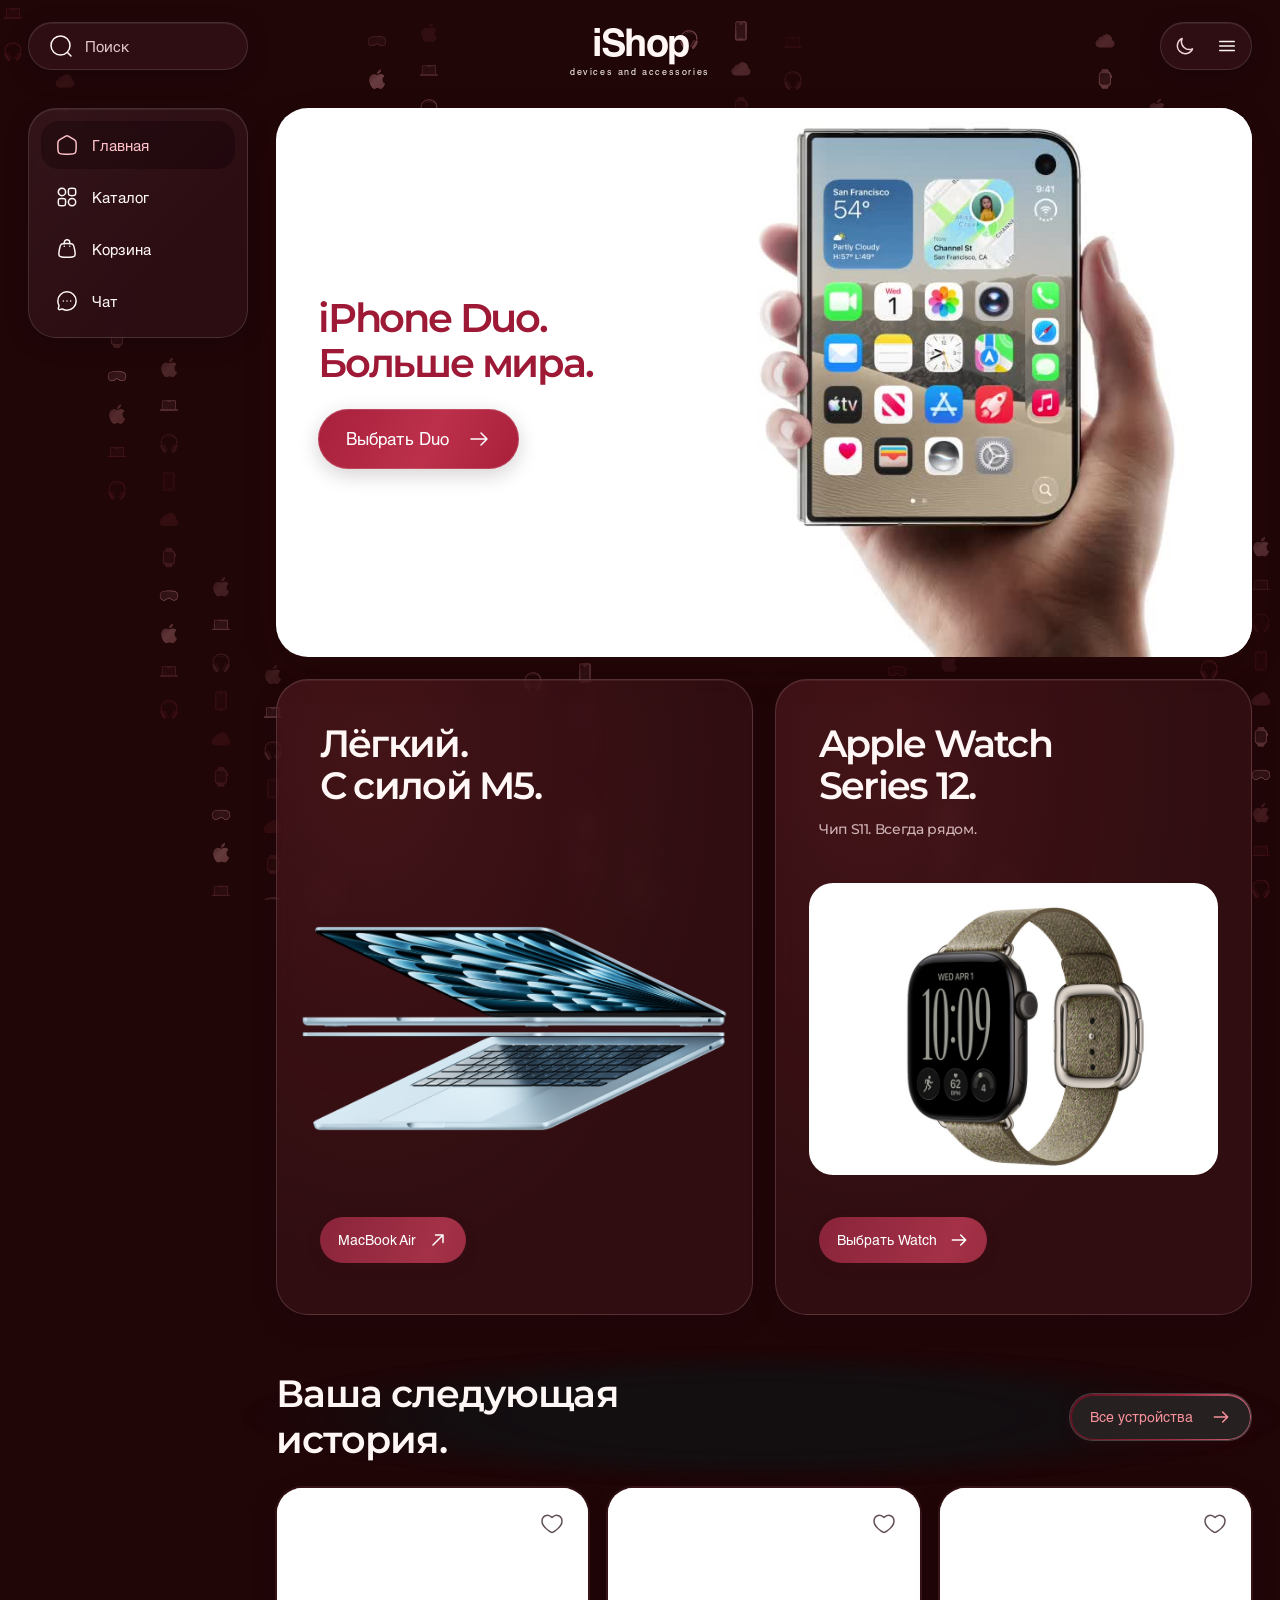
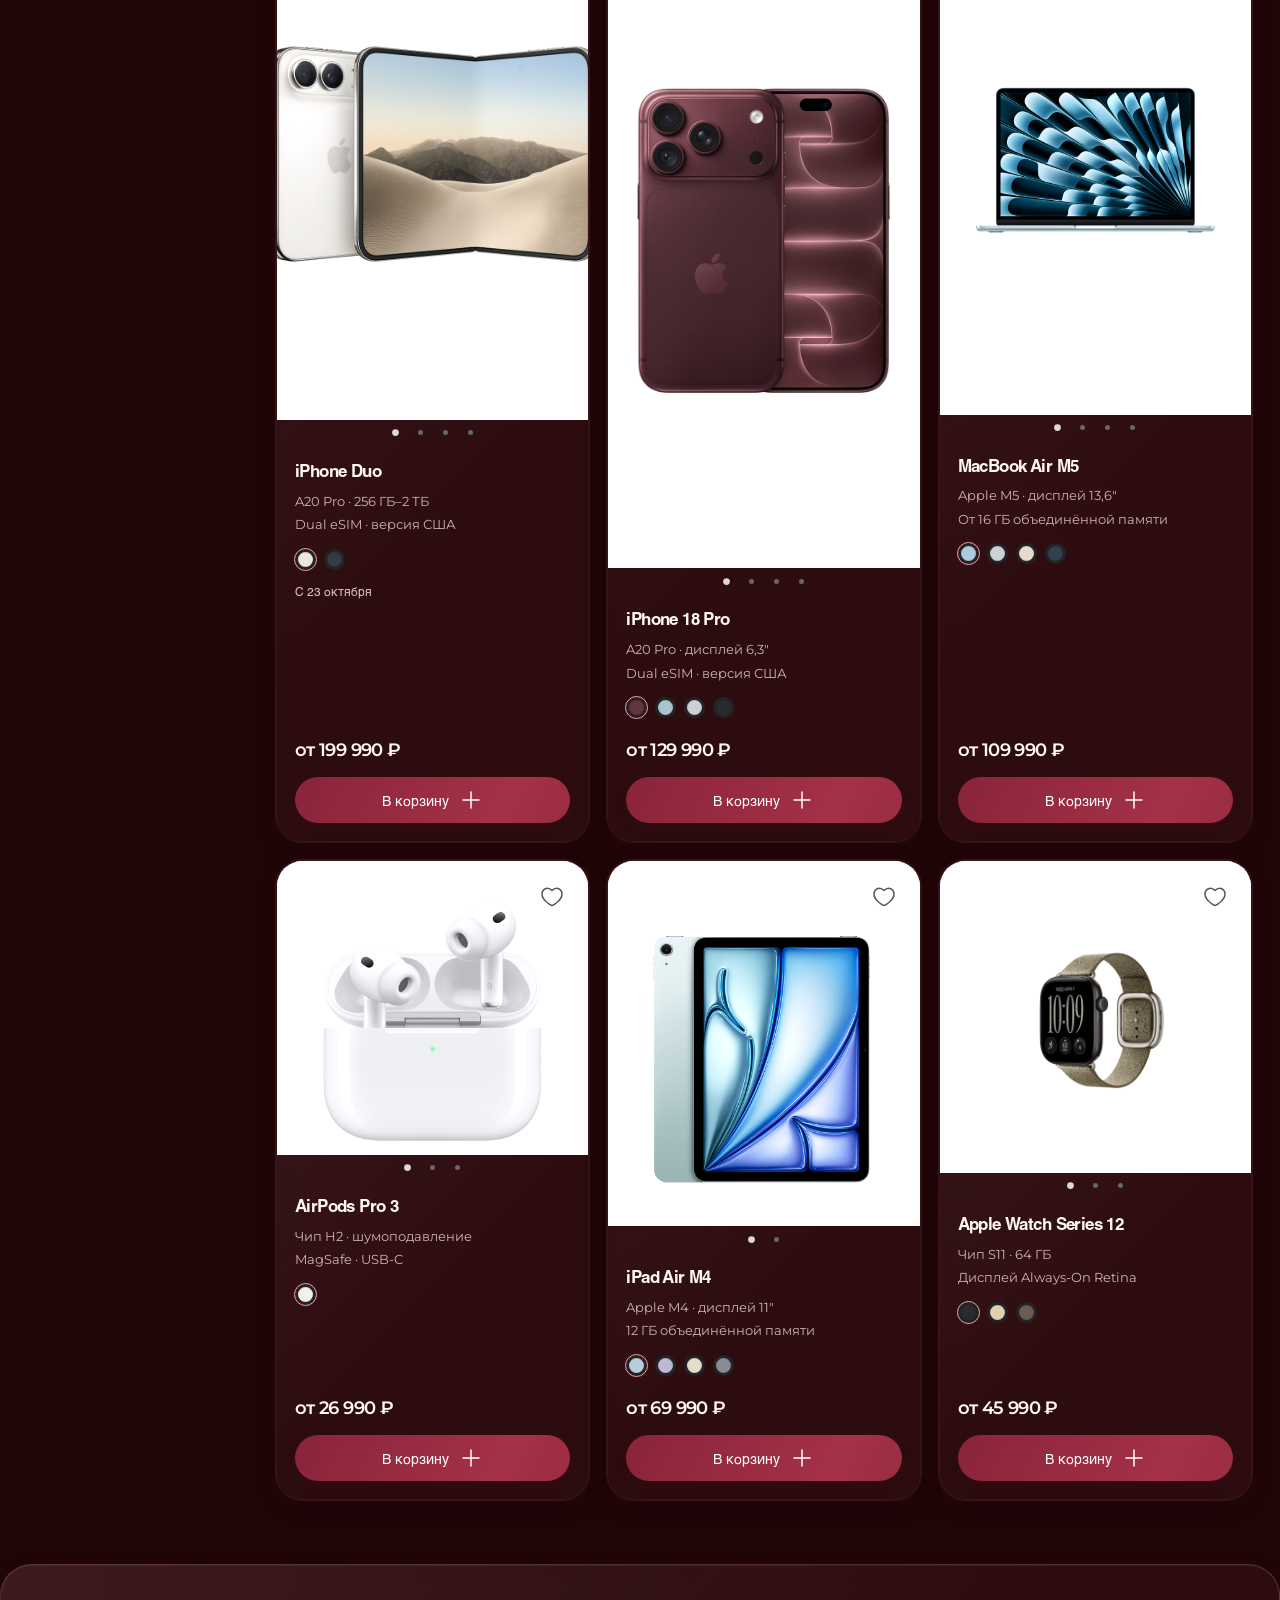
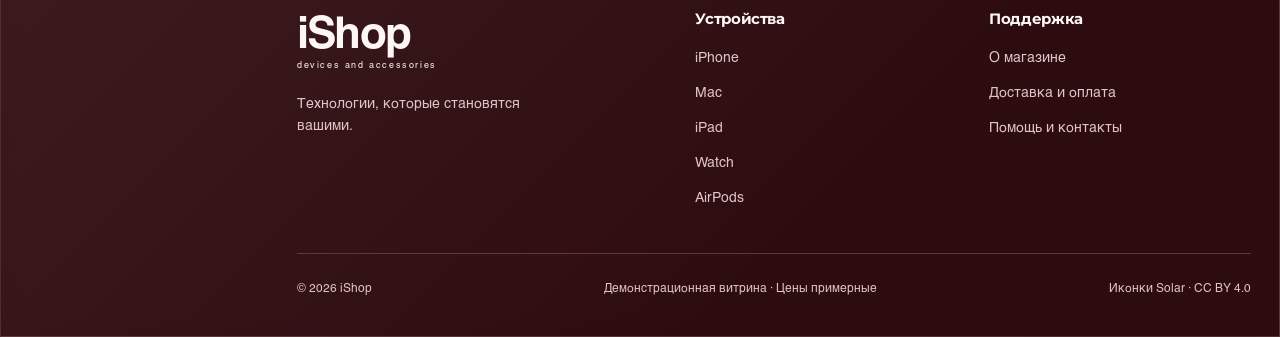
==== commit 6b5512ba: "Add files via upload" ====
--- a/index.html
+++ b/index.html
@@ -1 +1 @@
-<!doctype html><html lang="ru"><head><meta charset="utf-8"><meta name="viewport" content="width=device-width,initial-scale=1"><meta name="description" content="iShop — устройства Apple. Каталог iPhone, MacBook, iPad, AirPods и Apple Watch Series 12."><meta name="theme-color" content="#210608"><title>iShop — техника Apple</title><link rel="icon" type="image/svg+xml" href="favicon.svg?v=ishop-3"><script src="theme.js?v=ishop-3"></script><link rel="preconnect" href="https://fonts.googleapis.com"><link rel="preconnect" href="https://fonts.gstatic.com" crossorigin><link href="https://fonts.googleapis.com/css2?family=Montserrat:wght@400;500;600;700&amp;display=swap" rel="stylesheet"><link rel="stylesheet" href="style.css?v=ishop-3"><link rel="stylesheet" href="ishop.css?v=ishop-3"><script defer src="solar.js?v=ishop-3"></script><script defer src="products.js?v=ishop-3"></script><script defer src="app.js?v=ishop-3"></script></head><body data-page="home"><noscript>Для просмотра интерактивного каталога включите JavaScript.</noscript></body></html>+<!doctype html><html lang="ru"><head><meta charset="utf-8"><meta name="viewport" content="width=device-width,initial-scale=1"><meta name="description" content="iShop — устройства Apple. Каталог iPhone, MacBook, iPad, AirPods и Apple Watch Series 12."><meta name="theme-color" content="#210608"><title>iShop — техника Apple</title><link rel="icon" type="image/svg+xml" href="favicon.svg?v=ishop-4"><script src="theme.js?v=ishop-4"></script><link rel="preconnect" href="https://fonts.googleapis.com"><link rel="preconnect" href="https://fonts.gstatic.com" crossorigin><link href="https://fonts.googleapis.com/css2?family=Montserrat:wght@400;500;600;700&amp;display=swap" rel="stylesheet"><link rel="stylesheet" href="style.css?v=ishop-4"><link rel="stylesheet" href="ishop.css?v=ishop-4"><script defer src="solar.js?v=ishop-4"></script><script defer src="products.js?v=ishop-4"></script><script defer src="app.js?v=ishop-4"></script></head><body data-page="home"><noscript>Для просмотра интерактивного каталога включите JavaScript.</noscript></body></html>
--- a/ishop.css
+++ b/ishop.css
@@ -89,3 +89,83 @@
 html[data-theme=light] body nav.dock .dock-item:is(.active,[aria-expanded=true],.scrub-target) svg,
 html[data-theme=light] body .catalog-tabs .chip.active .sf-category,
 html[data-theme=light] body .favorite.selected svg{color:var(--ui-icon-active)}
+
+/* v4 — shared alignment and fast response with a gentle ease-out. */
+:root{--spring:cubic-bezier(.16,1,.3,1);--ease:cubic-bezier(.16,1,.3,1)}
+html body :is(button,a,.card,.card-track,.product-gallery-track,.dock-indicator,.category-indicator,.gallery-thumb,.toast){transition-timing-function:var(--ease)}
+html body :is(.dock-indicator,.category-indicator){transition-duration:.48s}
+html body .card-track,html body .product-gallery-track{transition-duration:.52s}
+html body .dock{grid-template-columns:repeat(4,minmax(0,1fr))}
+html body section.hero,html[data-theme=dark] body section.hero{background:#fff;color:#9e1935}
+html body .hero h1{color:#9e1935}
+html body .hero-copy .pill{min-height:58px;padding:18px 28px;font-size:17px;gap:18px}
+html body .hero-copy .pill svg{width:24px;height:24px}
+html body .cart-row{grid-template-columns:84px minmax(0,1fr) auto;grid-template-rows:auto auto 44px;column-gap:18px;row-gap:8px;align-items:center;padding:20px}
+.cart-photo{grid-column:1;grid-row:1/4;align-self:center}
+html body .cart-row .cart-photo img{width:84px;height:110px;object-fit:contain}
+.cart-title{grid-column:2;grid-row:1;align-self:baseline;min-width:0}
+html body .cart-title h3{margin:0;font-size:18px;line-height:1.3;overflow-wrap:anywhere}
+html body .cart-row .cart-price{grid-column:3;grid-row:1;justify-self:end;align-self:baseline;margin:0;font-size:17px;line-height:1.3;white-space:nowrap}
+html body .cart-row .cart-variant{grid-column:2/4;grid-row:2;min-width:0;margin:0;font-size:14px;line-height:1.5;color:var(--muted)}
+html body .cart-row .quantity{grid-column:2;grid-row:3;justify-self:start;height:44px;margin:0}
+html body .cart-row .quantity button{width:40px;height:42px;padding:0}
+html body .cart-row .cart-remove{grid-column:3;grid-row:3;justify-self:end;width:44px;height:44px;margin:0;border-radius:999px;background:var(--frost-fill);border:1px solid var(--frost-edge);box-shadow:inset 0 1px 0 var(--frost-shine)}
+html body .cart-remove svg{width:21px;height:21px}
+html body .catalog-toolbar{display:flex;flex-wrap:wrap;align-items:center;gap:16px;justify-content:space-between}
+html body .catalog-tabs{flex:0 0 180px;max-width:180px;padding:5px;gap:2px}
+html body .catalog-tabs .chip{height:46px;font-size:14px}
+html body .catalog-tabs .chip svg{width:24px;height:24px}
+.catalog-dropdowns{display:flex;gap:10px;align-items:center;margin-left:auto;min-width:0}
+html body .catalog-dropdowns .sort-trigger{height:58px;max-width:none;min-width:0;padding:0 18px;font-size:14px;gap:10px}
+.catalog-dropdowns .sort-trigger>svg:first-child{width:21px;height:21px;transform:none}
+.catalog-dropdowns .sort-trigger>svg:last-child{width:18px;height:18px;transform:rotate(90deg)}
+.catalog-dropdowns .sort-trigger[aria-expanded=true]>svg:last-child{transform:rotate(270deg)}
+.device-option{display:flex;align-items:center;gap:12px}
+.device-option svg{width:23px;height:23px;color:var(--accent);flex:none}
+html body .sort-menu{z-index:20;background:linear-gradient(135deg,#ffffff30,transparent 65%),rgba(249,240,241,.94);backdrop-filter:blur(18px)!important;-webkit-backdrop-filter:blur(18px)!important}
+html[data-theme=dark] body .sort-menu{background:linear-gradient(135deg,#ffe4ea0c,transparent 65%),rgba(49,17,25,.94)}
+html body .sort-menu button[aria-checked=true]{background:var(--selection);color:var(--accent)}
+.catalog-dropdowns .device-menu{width:258px}
+#catalog-cards>.empty{grid-column:1/-1;width:100%}
+#catalog-cards>.empty h2{font-size:clamp(23px,3vw,34px);line-height:1.3}
+#catalog-cards>.empty p{max-width:620px;margin:18px auto 26px;line-height:1.6}
+.menu-label{display:flex;align-items:center;gap:14px;min-width:0}
+html body .menu-dialog .menu-label>svg{width:23px;height:23px;flex:none;color:var(--accent)}
+html body .menu-dialog nav a>svg{width:18px;height:18px}
+.contacts-list{display:grid;gap:14px;width:100%;max-width:900px}
+.contact-row{display:flex;align-items:center;gap:18px;padding:22px 26px;border-radius:28px;min-height:94px;background:var(--frost-fill);border:1px solid var(--frost-edge);box-shadow:inset 0 1px 0 var(--frost-shine),var(--frost-shadow);backdrop-filter:blur(var(--frost-blur));-webkit-backdrop-filter:blur(var(--frost-blur));transition:transform .45s var(--ease),background .35s var(--ease)}
+.contact-icon{display:grid;place-items:center;flex:0 0 44px;height:44px;color:var(--accent)}
+.contact-icon svg{width:30px;height:30px}
+.contact-copy{display:flex;flex-direction:column;gap:5px;min-width:0}
+.contact-copy strong{font-size:18px;font-weight:500;line-height:1.35}
+.contact-copy>span{font-size:14px;line-height:1.4;color:var(--muted);overflow-wrap:anywhere}
+.contact-arrow{margin-left:auto;display:flex;color:var(--accent)}
+.contact-arrow svg{width:22px;height:22px}
+a.contact-row:hover{transform:translateY(-2px)}
+@media(max-width:760px){
+ html body .hero-copy .pill{min-height:44px;padding:12px 15px;font-size:13px;gap:8px}
+ html body .hero-copy .pill svg{width:18px;height:18px}
+ html body .cart-row{grid-template-columns:50px minmax(0,1fr) auto;padding:14px;column-gap:10px;row-gap:8px}
+ html body .cart-row .cart-photo img{width:50px;height:78px;border-radius:14px}
+ html body .cart-title h3{font-size:14px;line-height:1.35}
+ html body .cart-row .cart-price{font-size:14px;line-height:1.45}
+ html body .cart-row .cart-variant{font-size:12px}
+ html body .cart-row .quantity button{width:34px}
+ html body .catalog-toolbar{gap:12px}
+ html body .catalog-tabs{flex:0 0 148px;max-width:148px;padding:4px}
+ html body .catalog-tabs .chip{height:42px}
+ .catalog-dropdowns{width:100%;margin:0;gap:8px}
+ .catalog-dropdowns .sort-wrap{flex:1;min-width:0}
+ html body .catalog-dropdowns .sort-trigger{width:100%;height:48px;padding:0 12px;gap:7px;font-size:12px;justify-content:space-between}
+ .catalog-dropdowns .sort-trigger>svg:first-child{width:19px;height:19px}
+ .catalog-dropdowns .device-menu{left:0;right:auto;transform-origin:top left}
+ .contact-row{padding:18px;border-radius:24px;gap:12px;min-height:84px}
+ .contact-copy strong{font-size:16px}
+ .contact-icon{flex-basis:36px}
+ .contact-icon svg{width:26px;height:26px}
+}
+@media(min-width:761px) and (max-width:1200px){
+ html body .catalog-tabs{flex-basis:150px;max-width:150px}
+ html body .catalog-dropdowns .sort-trigger{padding:0 13px;gap:7px;font-size:12px}
+}
+@media(prefers-reduced-motion:reduce){html body :is(.dock-indicator,.category-indicator,.card-track,.product-gallery-track,.contact-row){transition:none}}
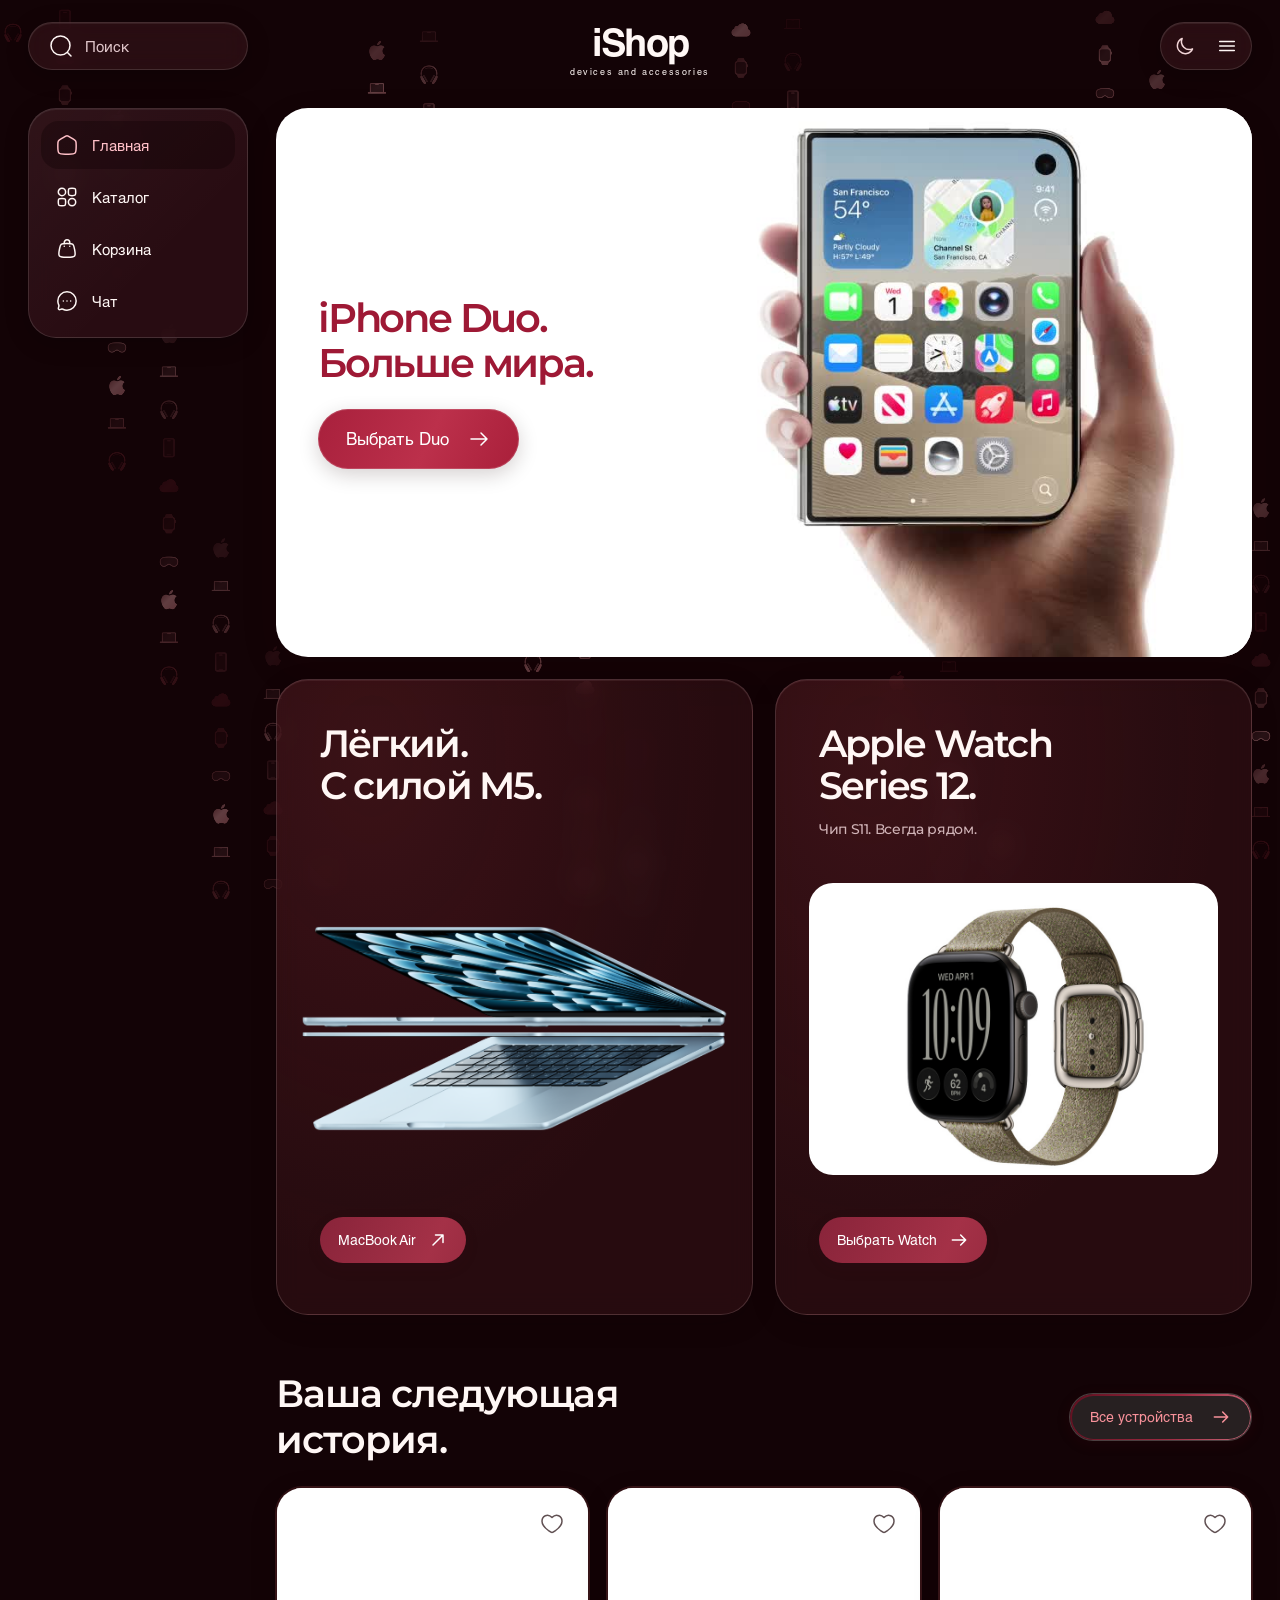
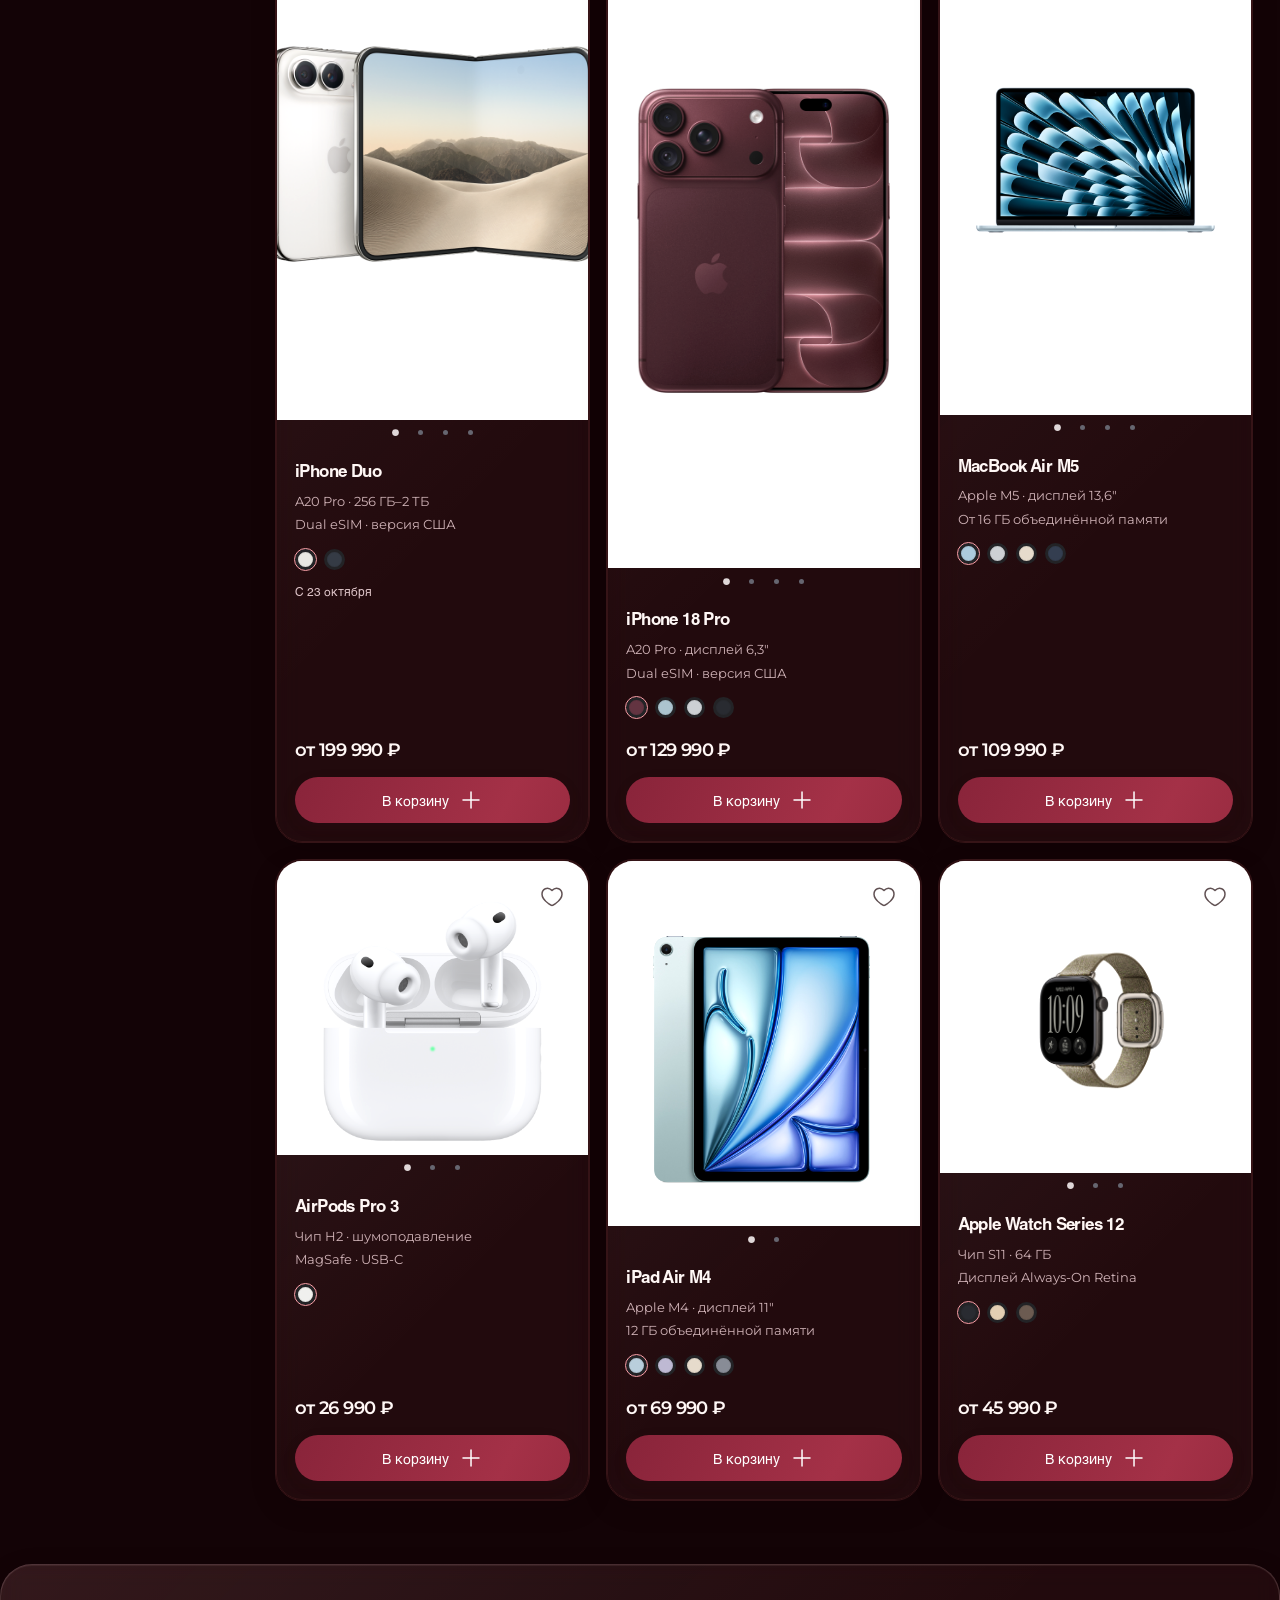
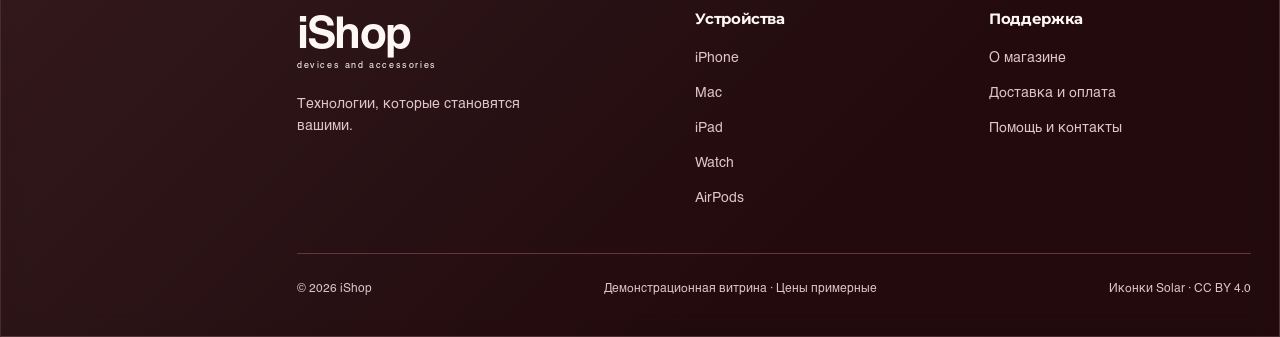
==== commit 38f97e7f: "Add files via upload" ====
--- a/index.html
+++ b/index.html
@@ -1 +1 @@
-<!doctype html><html lang="ru"><head><meta charset="utf-8"><meta name="viewport" content="width=device-width,initial-scale=1"><meta name="description" content="iShop — устройства Apple. Каталог iPhone, MacBook, iPad, AirPods и Apple Watch Series 12."><meta name="theme-color" content="#210608"><title>iShop — техника Apple</title><link rel="icon" type="image/svg+xml" href="favicon.svg?v=ishop-4"><script src="theme.js?v=ishop-4"></script><link rel="preconnect" href="https://fonts.googleapis.com"><link rel="preconnect" href="https://fonts.gstatic.com" crossorigin><link href="https://fonts.googleapis.com/css2?family=Montserrat:wght@400;500;600;700&amp;display=swap" rel="stylesheet"><link rel="stylesheet" href="style.css?v=ishop-4"><link rel="stylesheet" href="ishop.css?v=ishop-4"><script defer src="solar.js?v=ishop-4"></script><script defer src="products.js?v=ishop-4"></script><script defer src="app.js?v=ishop-4"></script></head><body data-page="home"><noscript>Для просмотра интерактивного каталога включите JavaScript.</noscript></body></html>+<!doctype html><html lang="ru"><head><meta charset="utf-8"><meta name="viewport" content="width=device-width,initial-scale=1"><meta name="description" content="iShop — устройства Apple. Каталог iPhone, MacBook, iPad, AirPods и Apple Watch Series 12."><meta name="theme-color" content="#130306"><title>iShop — техника Apple</title><link rel="icon" type="image/svg+xml" href="favicon.svg?v=ishop-7"><script src="theme.js?v=ishop-7"></script><link rel="preconnect" href="https://fonts.googleapis.com"><link rel="preconnect" href="https://fonts.gstatic.com" crossorigin><link href="https://fonts.googleapis.com/css2?family=Montserrat:wght@400;500;600;700&amp;display=swap" rel="stylesheet"><link rel="stylesheet" href="style.css?v=ishop-7"><link rel="stylesheet" href="ishop.css?v=ishop-7"><script defer src="solar.js?v=ishop-7"></script><script defer src="products.js?v=ishop-7"></script><script defer src="app.js?v=ishop-7"></script></head><body data-page="home"><noscript>Для просмотра интерактивного каталога включите JavaScript.</noscript></body></html>
--- a/ishop.css
+++ b/ishop.css
@@ -10,7 +10,7 @@
   background:var(--paper);color:var(--ink);
 }
 :root[data-theme=dark]{
-  --paper:#210608;--ink:#fff7f5;--muted:#d0b3b7;--secondary:#dfc5c9;
+  --paper:#130306;--ink:#fff7f5;--muted:#d0b3b7;--secondary:#dfc5c9;
   --surface:#361417;--line:#67333d;--accent:#ffc0c8;--accent-soft:#f4a1af;
   --frost:rgba(96,43,49,.20);--frost-edge:rgba(255,215,218,.17);
   --frost-shine:rgba(255,208,215,.075);--frost-shadow:0 8px 28px #10000220;
@@ -20,7 +20,7 @@
   background:var(--paper);color:var(--ink);
 }
 html{background:radial-gradient(ellipse at 80% 7%,#af465610,transparent 52%),radial-gradient(ellipse at 15% 55%,#83203908,transparent 60%),var(--paper);background-attachment:fixed}
-html[data-theme=dark]{background:radial-gradient(ellipse at 75% 5%,#75131d42,transparent 48%),radial-gradient(ellipse at 15% 60%,#59101830,transparent 60%),var(--paper);background-attachment:fixed}
+html[data-theme=dark]{background:radial-gradient(ellipse at 75% 5%,#57101b24,transparent 48%),radial-gradient(ellipse at 15% 60%,#40101a20,transparent 60%),var(--paper);background-attachment:fixed}
 #matrix{opacity:.60}
 html[data-theme=dark] #matrix{opacity:.45}
 html body .brand{font-family:'Manzana Helvetica',Helvetica,Arial,sans-serif;letter-spacing:0;gap:0}
@@ -169,3 +169,45 @@
  html body .catalog-dropdowns .sort-trigger{padding:0 13px;gap:7px;font-size:12px}
 }
 @media(prefers-reduced-motion:reduce){html body :is(.dock-indicator,.category-indicator,.card-track,.product-gallery-track,.contact-row){transition:none}}
+
+/* Contacts share one continuous glass surface. */
+.contacts-list{gap:0;padding:6px 24px;border-radius:32px;overflow:hidden;background:var(--frost-fill);border:1px solid var(--frost-edge);box-shadow:inset 0 1px 0 var(--frost-shine),var(--frost-shadow);backdrop-filter:blur(var(--frost-blur));-webkit-backdrop-filter:blur(var(--frost-blur))}
+html body .contacts-list .contact-row{padding:22px 4px;border:0;border-radius:0;background:none;box-shadow:none;backdrop-filter:none;-webkit-backdrop-filter:none}
+.contacts-list .contact-row+.contact-row{border-top:1px solid var(--line)!important}
+html body .contacts-list a.contact-row:hover{transform:none;background:var(--nav-hover)}
+
+/* Remove the old dark masks beneath headings and supporting text. */
+html body :is(.section-title,.breadcrumbs,.page-heading,.lead)::before{content:none;display:none;background:none;box-shadow:none;filter:none;backdrop-filter:none!important;-webkit-backdrop-filter:none!important}
+html body :is(.section-title,.breadcrumbs,.page-heading,.lead){text-shadow:none;box-shadow:none;background:transparent;backdrop-filter:none!important;-webkit-backdrop-filter:none!important}
+
+#device-icon{display:flex;align-items:center;flex:none}
+#device-icon .sf-category{width:21px;height:21px;color:var(--accent)}
+.device-option .sf-category{width:24px;height:24px;color:var(--accent);flex:none}
+html[data-theme=light] #device-icon .sf-category,html[data-theme=light] .device-option .sf-category{color:var(--ui-icon)}
+@media(max-width:760px){
+ html body .catalog-toolbar{display:flex;flex-wrap:nowrap;gap:6px;align-items:center}
+ html body .catalog-toolbar .catalog-tabs{flex:0 0 90px;max-width:90px;padding:3px;gap:0;height:50px}
+ html body .catalog-toolbar .catalog-tabs .chip{height:42px;padding:3px;font-size:12px}
+ html body .catalog-toolbar .catalog-tabs .chip svg{width:20px;height:20px}
+ html body .catalog-dropdowns{flex:1;min-width:0;width:auto;margin:0;gap:6px}
+ html body .catalog-dropdowns .sort-wrap{flex:1 1 0;min-width:0;position:static}
+ html body .catalog-dropdowns .sort-trigger{height:50px;min-width:0;padding:0 9px;gap:5px;font-size:12px;line-height:1.2;white-space:normal;justify-content:center}
+ .catalog-dropdowns .sort-trigger>span:not(#device-icon){min-width:0;overflow-wrap:anywhere}
+ html body .catalog-dropdowns .sort-trigger>svg:last-child{width:13px;height:13px;flex:none}
+ #device-icon .sf-category{width:18px;height:18px}
+ .catalog-dropdowns .device-menu{left:auto;right:0;max-width:calc(100vw - 32px);width:230px;transform-origin:top right}
+ .contacts-list{padding:4px 18px;border-radius:28px}
+ html body .contacts-list .contact-row{padding:18px 0;min-height:84px}
+}
+@media(max-width:360px){
+ html body .catalog-toolbar .catalog-tabs{flex-basis:80px;max-width:80px}
+ html body .catalog-dropdowns .sort-trigger{padding:0 6px;gap:4px}
+}
+
+/* A clipped rose-white highlight follows the pointer behind the button label. */
+@media(any-hover:hover) and (any-pointer:fine) and (prefers-reduced-motion:no-preference){
+ :where(.pill:not(.outline),.add-btn,.chat-form button,.catalog-buy){position:relative}
+ html body :is(.pill:not(.outline),.add-btn,.chat-form button,.catalog-buy){isolation:isolate;overflow:hidden}
+ html body :is(.pill:not(.outline),.add-btn,.chat-form button,.catalog-buy)::before{content:'';position:absolute;left:0;top:0;width:180px;height:180px;border-radius:50%;z-index:-1;pointer-events:none;background:radial-gradient(circle,rgba(255,229,236,.26) 0%,rgba(255,190,210,.13) 32%,rgba(255,190,210,0) 70%);transform:translate3d(var(--glow-x,0px),var(--glow-y,0px),0) translate(-50%,-50%);opacity:0;transition:opacity .32s var(--ease)}
+ html body :is(.pill:not(.outline),.add-btn,.chat-form button,.catalog-buy)[data-glow-active=true]::before{opacity:1}
+}
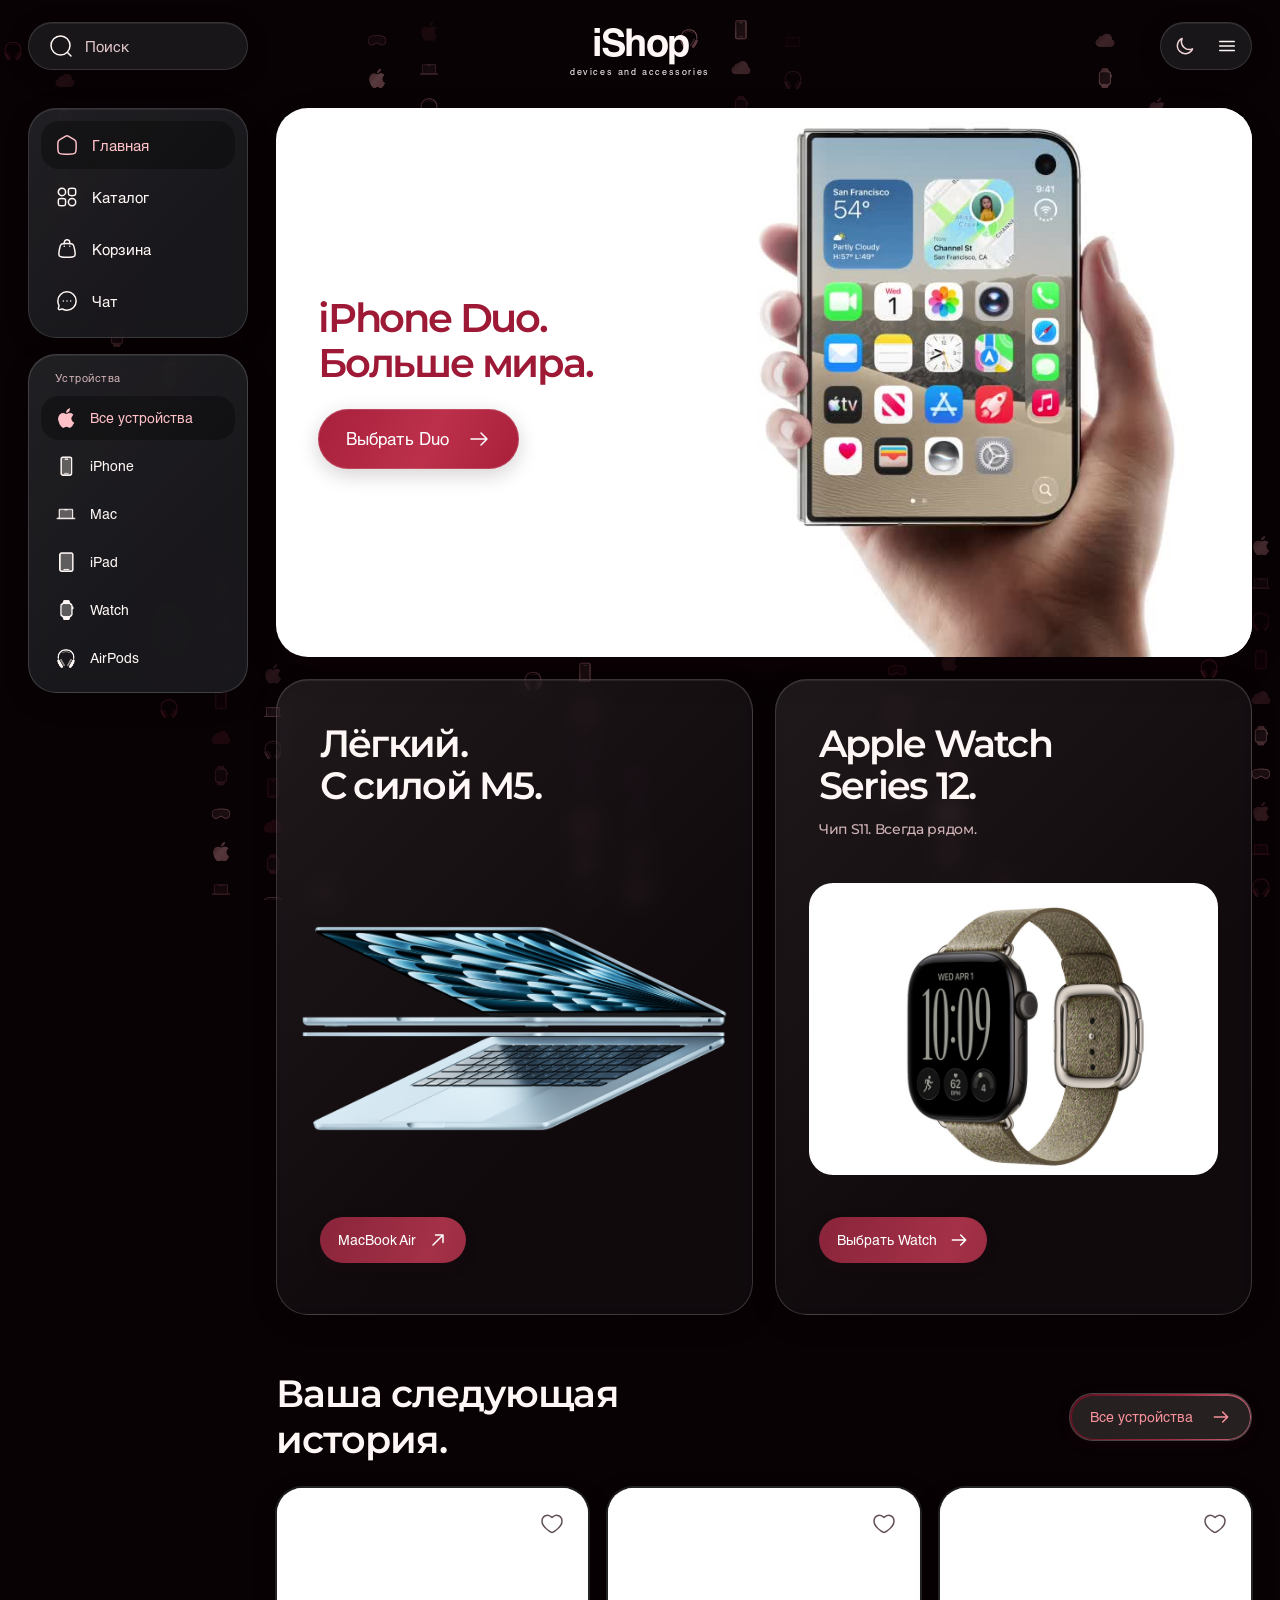
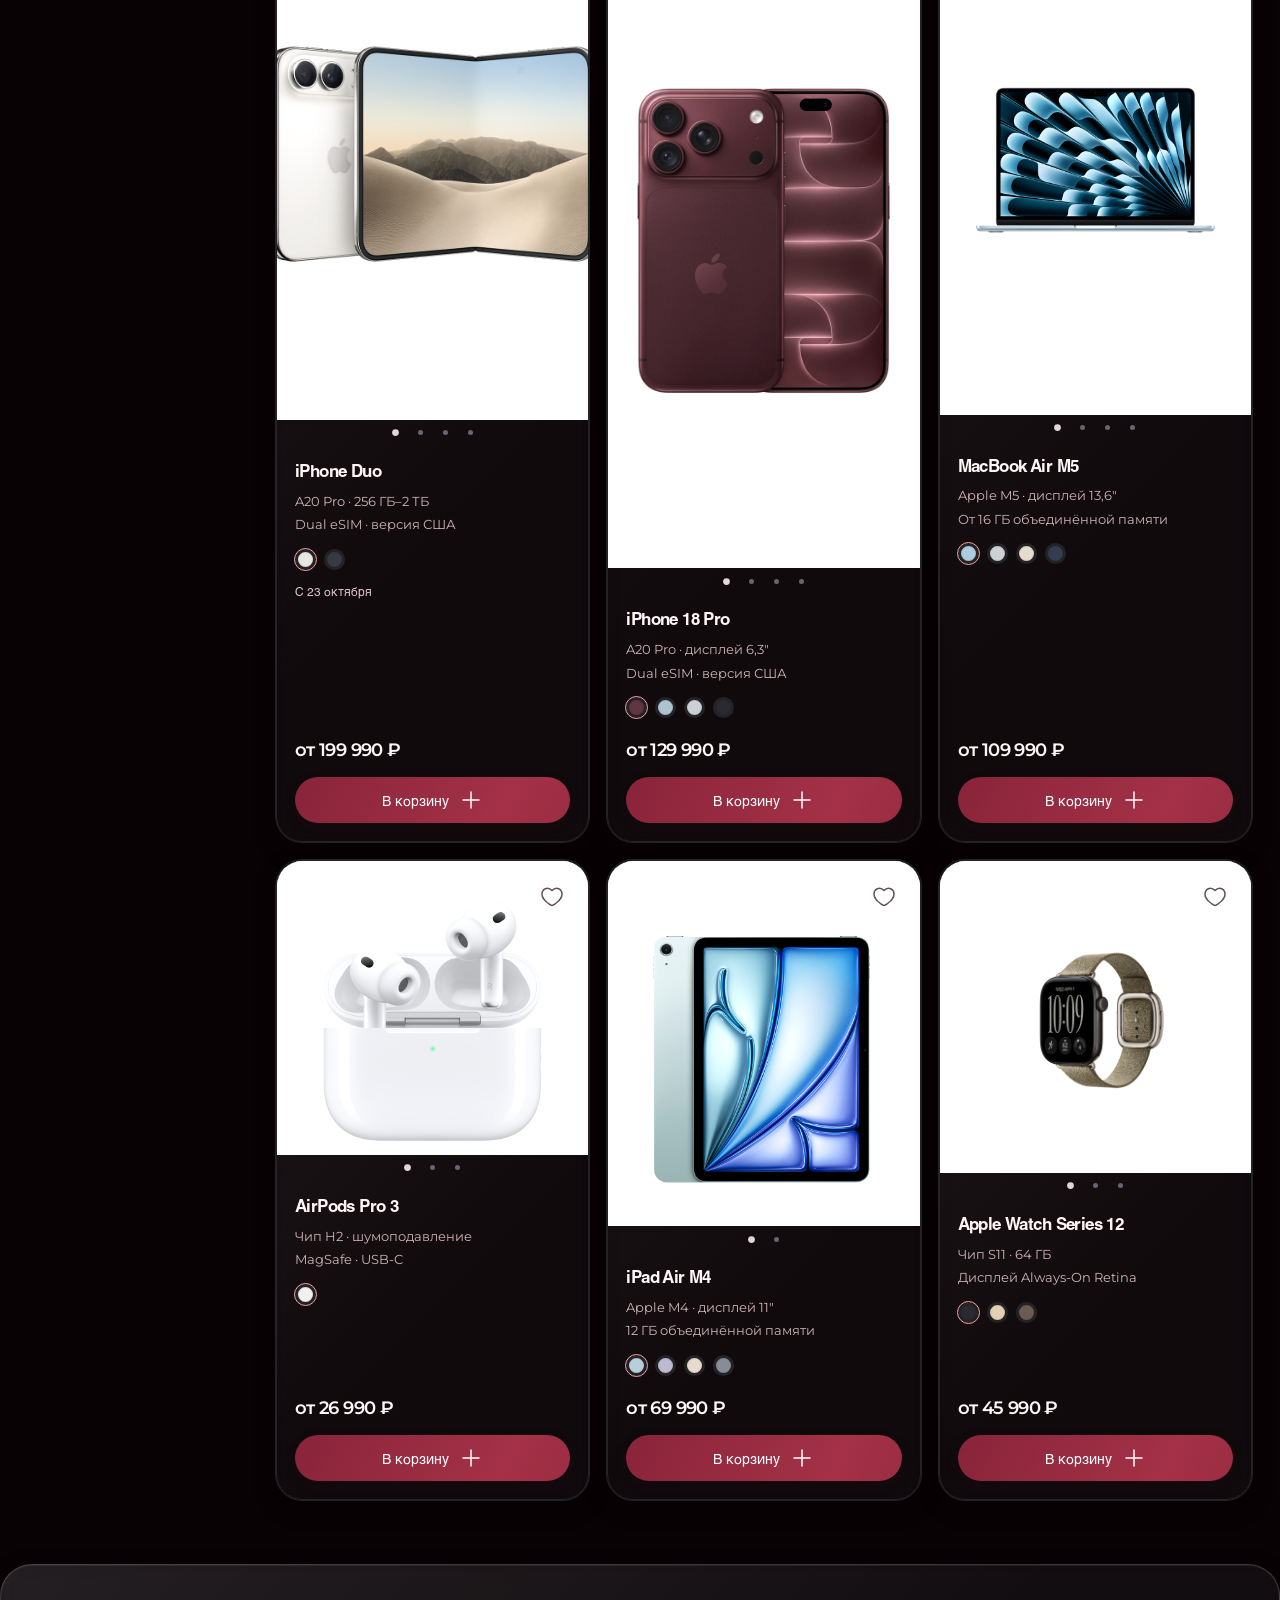
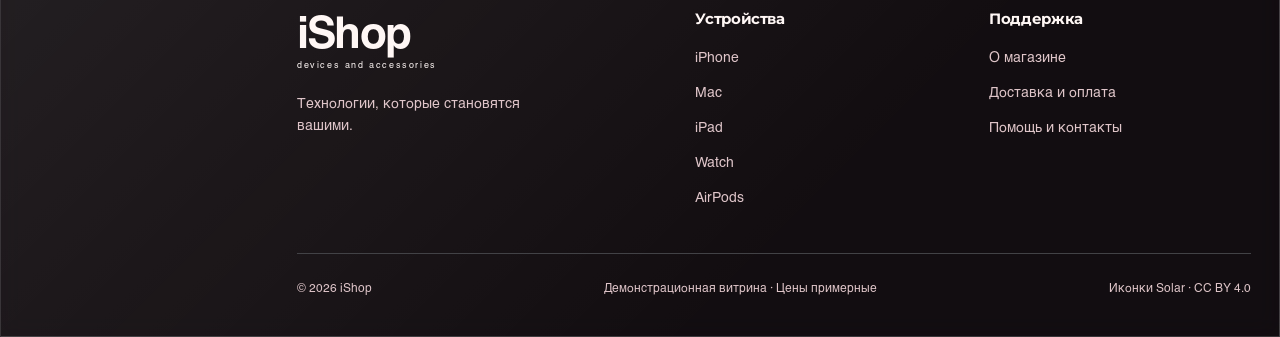
==== commit 8c6c14eb: "Add files via upload" ====
--- a/index.html
+++ b/index.html
@@ -1 +1 @@
-<!doctype html><html lang="ru"><head><meta charset="utf-8"><meta name="viewport" content="width=device-width,initial-scale=1"><meta name="description" content="iShop — устройства Apple. Каталог iPhone, MacBook, iPad, AirPods и Apple Watch Series 12."><meta name="theme-color" content="#130306"><title>iShop — техника Apple</title><link rel="icon" type="image/svg+xml" href="favicon.svg?v=ishop-7"><script src="theme.js?v=ishop-7"></script><link rel="preconnect" href="https://fonts.googleapis.com"><link rel="preconnect" href="https://fonts.gstatic.com" crossorigin><link href="https://fonts.googleapis.com/css2?family=Montserrat:wght@400;500;600;700&amp;display=swap" rel="stylesheet"><link rel="stylesheet" href="style.css?v=ishop-7"><link rel="stylesheet" href="ishop.css?v=ishop-7"><script defer src="solar.js?v=ishop-7"></script><script defer src="products.js?v=ishop-7"></script><script defer src="app.js?v=ishop-7"></script></head><body data-page="home"><noscript>Для просмотра интерактивного каталога включите JavaScript.</noscript></body></html>+<!doctype html><html lang="ru"><head><meta charset="utf-8"><meta name="viewport" content="width=device-width,initial-scale=1"><meta name="description" content="iShop — устройства Apple. Каталог iPhone, MacBook, iPad, AirPods и Apple Watch Series 12."><meta name="theme-color" content="#080205"><title>iShop — техника Apple</title><link rel="icon" type="image/svg+xml" href="favicon.svg?v=ishop-8"><script src="theme.js?v=ishop-8"></script><link rel="preconnect" href="https://fonts.googleapis.com"><link rel="preconnect" href="https://fonts.gstatic.com" crossorigin><link href="https://fonts.googleapis.com/css2?family=Montserrat:wght@400;500;600;700&amp;display=swap" rel="stylesheet"><link rel="stylesheet" href="style.css?v=ishop-8"><link rel="stylesheet" href="ishop.css?v=ishop-8"><script defer src="solar.js?v=ishop-8"></script><script defer src="products.js?v=ishop-8"></script><script defer src="catalog-tools.js?v=ishop-8"></script><script defer src="catalog-ui.js?v=ishop-8"></script><script defer src="app.js?v=ishop-8"></script></head><body data-page="home"><noscript>Для просмотра интерактивного каталога включите JavaScript.</noscript></body></html>
--- a/ishop.css
+++ b/ishop.css
@@ -1,26 +1,26 @@
-/* iShop identity: wine, porcelain, and softly tinted glass. */
+/* iShop identity: wine accents, porcelain, and neutral frosted glass. */
 :root{
   --paper:#f6f2f1;--ink:#29181c;--muted:#79676c;--secondary:#766369;
-  --surface:#fcf9f8;--line:#ddcdd0;--accent:#871d30;--accent-soft:#ad3348;
-  --frost:rgba(255,250,249,.55);--frost-edge:rgba(255,255,255,.8);
-  --frost-shine:rgba(255,255,255,.32);--frost-shadow:0 8px 28px #4e11210a;
-  --glass:rgba(255,250,249,.64);--selection:rgba(79,13,29,.11);
-  --nav-selection:rgba(68,18,30,.14);--nav-hover:rgba(68,18,30,.08);
+  --surface:#fafafa;--line:#d6d6d8;--accent:#871d30;--accent-soft:#ad3348;
+  --frost:rgba(255,255,255,.55);--frost-edge:rgba(255,255,255,.8);
+  --frost-shine:rgba(255,255,255,.32);--frost-shadow:0 8px 28px #0000000a;
+  --glass:rgba(255,255,255,.64);--selection:rgba(0,0,0,.11);
+  --nav-selection:rgba(0,0,0,.14);--nav-hover:rgba(0,0,0,.08);
   --button-blue:linear-gradient(115deg,#741627,#94223a 42%,#7f172b 76%,#861c30);
   background:var(--paper);color:var(--ink);
 }
 :root[data-theme=dark]{
-  --paper:#130306;--ink:#fff7f5;--muted:#d0b3b7;--secondary:#dfc5c9;
-  --surface:#361417;--line:#67333d;--accent:#ffc0c8;--accent-soft:#f4a1af;
-  --frost:rgba(96,43,49,.20);--frost-edge:rgba(255,215,218,.17);
-  --frost-shine:rgba(255,208,215,.075);--frost-shadow:0 8px 28px #10000220;
-  --glass:rgba(55,20,26,.62);--selection:rgba(13,0,4,.30);
-  --nav-selection:rgba(13,0,4,.32);--nav-hover:rgba(13,0,4,.22);
+  --paper:#080205;--ink:#fff7f5;--muted:#d0b3b7;--secondary:#dfc5c9;
+  --surface:#242426;--line:#424246;--accent:#ffc0c8;--accent-soft:#f4a1af;
+  --frost:rgba(61,61,65,.20);--frost-edge:rgba(255,255,255,.17);
+  --frost-shine:rgba(255,255,255,.075);--frost-shadow:0 8px 28px #00000020;
+  --glass:rgba(36,36,40,.62);--selection:rgba(0,0,0,.30);
+  --nav-selection:rgba(0,0,0,.32);--nav-hover:rgba(0,0,0,.22);
   --button-blue:linear-gradient(115deg,#89243a,#a43147 42%,#8d2539 76%,#982b41);
   background:var(--paper);color:var(--ink);
 }
 html{background:radial-gradient(ellipse at 80% 7%,#af465610,transparent 52%),radial-gradient(ellipse at 15% 55%,#83203908,transparent 60%),var(--paper);background-attachment:fixed}
-html[data-theme=dark]{background:radial-gradient(ellipse at 75% 5%,#57101b24,transparent 48%),radial-gradient(ellipse at 15% 60%,#40101a20,transparent 60%),var(--paper);background-attachment:fixed}
+html[data-theme=dark]{background:radial-gradient(ellipse at 75% 5%,#24081112,transparent 48%),radial-gradient(ellipse at 15% 60%,#19050a12,transparent 60%),var(--paper);background-attachment:fixed}
 #matrix{opacity:.60}
 html[data-theme=dark] #matrix{opacity:.45}
 html body .brand{font-family:'Manzana Helvetica',Helvetica,Arial,sans-serif;letter-spacing:0;gap:0}
@@ -30,8 +30,8 @@
 html body .footer .brand .ishop-wordmark{font-size:44px;align-items:flex-start}
 .footer p,.footer a:not(.brand),.footer-bottom,.availability,.search-label{color:var(--muted)}
 .theme-toggle[aria-pressed=true]{color:#f3d6d8}
-html body nav.dock{background:linear-gradient(135deg,#ffffff28,transparent 65%),rgba(243,232,233,.83)!important;border-color:#fff9}
-html[data-theme=dark] body nav.dock{background:linear-gradient(135deg,#ffd6df09,transparent 65%),rgba(47,16,23,.78)!important;border-color:#efb8c129}
+html body nav.dock{background:linear-gradient(135deg,#ffffff28,transparent 65%),rgba(238,238,241,.83)!important;border-color:#fff9}
+html[data-theme=dark] body nav.dock{background:linear-gradient(135deg,#ffffff09,transparent 65%),rgba(30,30,34,.78)!important;border-color:#ffffff29}
 html body nav.dock .dock-indicator{background:var(--nav-selection);box-shadow:none;border:0}
 html body nav.dock .dock-item{color:var(--ink)}
 html body nav.dock .dock-item:is(.active,[aria-expanded=true],.scrub-target){color:var(--accent)}
@@ -48,9 +48,9 @@
 html body :is(.pill:not(.outline),.add-btn,.chat-form button,.catalog-buy){box-shadow:0 5px 16px #5b0d2014}
 html body .pill:not(.outline):hover{box-shadow:0 8px 22px #5b0d2028}
 html body .message.user{background:var(--button-blue);color:#fff;border:0}
-html body dialog.search-dialog{background:linear-gradient(135deg,#ffffff28,transparent 65%),rgba(249,240,241,.80)!important}
-html[data-theme=dark] body dialog.search-dialog{background:linear-gradient(135deg,#ffe4ea0c,transparent 65%),rgba(49,17,25,.68)!important;color:var(--ink)}
-html[data-theme=dark] body .search-dialog .search-input{background:#ffe3e909;color:var(--ink);border-color:#efd0d32b}
+html body dialog.search-dialog{background:linear-gradient(135deg,#ffffff28,transparent 65%),rgba(245,245,247,.80)!important}
+html[data-theme=dark] body dialog.search-dialog{background:linear-gradient(135deg,#ffffff0c,transparent 65%),rgba(33,33,37,.68)!important;color:var(--ink)}
+html[data-theme=dark] body .search-dialog .search-input{background:#ffffff09;color:var(--ink);border-color:#ffffff2b}
 html[data-theme=dark] body .search-dialog .search-input::placeholder{color:#ccacb4}
 html[data-theme=dark] body .search-dialog .search-result{color:var(--ink)}
 html[data-theme=dark] body .search-dialog .search-result small{color:var(--muted)}
@@ -62,8 +62,8 @@
 html body .hero-visual::after{display:none}
 html body .hero-copy{padding-left:10%}
 html body .hero-copy .pill{background:linear-gradient(115deg,#a8203c,#bc304b 55%,#a91f3a);color:#fff;box-shadow:inset 0 0 0 1px #ffffff26,0 6px 20px #1c00032e}
-html body .second-row .portrait-banner{background:radial-gradient(ellipse at 20% 12%,#ffffff66,transparent 65%),rgba(241,224,226,.56)}
-html[data-theme=dark] body .second-row .portrait-banner{background:radial-gradient(ellipse at 20% 12%,#ad354026,transparent 65%),rgba(77,28,35,.36)}
+html body .second-row .portrait-banner{background:radial-gradient(ellipse at 20% 12%,#ffffff66,transparent 65%),rgba(255,255,255,.56)}
+html[data-theme=dark] body .second-row .portrait-banner{background:radial-gradient(ellipse at 20% 12%,#ffffff26,transparent 65%),rgba(48,48,52,.36)}
 html body .cards .card{border-color:var(--frost-edge)}
 html body .cards .card-viewport{background:#fff;box-shadow:inset 0 0 0 1px #fff}
 html body .footer{border-color:var(--frost-edge)}
@@ -122,8 +122,8 @@
 .catalog-dropdowns .sort-trigger[aria-expanded=true]>svg:last-child{transform:rotate(270deg)}
 .device-option{display:flex;align-items:center;gap:12px}
 .device-option svg{width:23px;height:23px;color:var(--accent);flex:none}
-html body .sort-menu{z-index:20;background:linear-gradient(135deg,#ffffff30,transparent 65%),rgba(249,240,241,.94);backdrop-filter:blur(18px)!important;-webkit-backdrop-filter:blur(18px)!important}
-html[data-theme=dark] body .sort-menu{background:linear-gradient(135deg,#ffe4ea0c,transparent 65%),rgba(49,17,25,.94)}
+html body .sort-menu{z-index:20;background:linear-gradient(135deg,#ffffff30,transparent 65%),rgba(245,245,247,.94);backdrop-filter:blur(18px)!important;-webkit-backdrop-filter:blur(18px)!important}
+html[data-theme=dark] body .sort-menu{background:linear-gradient(135deg,#ffffff0c,transparent 65%),rgba(33,33,37,.94)}
 html body .sort-menu button[aria-checked=true]{background:var(--selection);color:var(--accent)}
 .catalog-dropdowns .device-menu{width:258px}
 #catalog-cards>.empty{grid-column:1/-1;width:100%}
@@ -211,3 +211,88 @@
  html body :is(.pill:not(.outline),.add-btn,.chat-form button,.catalog-buy)::before{content:'';position:absolute;left:0;top:0;width:180px;height:180px;border-radius:50%;z-index:-1;pointer-events:none;background:radial-gradient(circle,rgba(255,229,236,.26) 0%,rgba(255,190,210,.13) 32%,rgba(255,190,210,0) 70%);transform:translate3d(var(--glow-x,0px),var(--glow-y,0px),0) translate(-50%,-50%);opacity:0;transition:opacity .32s var(--ease)}
  html body :is(.pill:not(.outline),.add-btn,.chat-form button,.catalog-buy)[data-glow-active=true]::before{opacity:1}
 }
+
+/* v8: neutral glass. Only content surfaces get a lighter opacity. */
+:root{--content-frost:rgba(255,255,255,.28);--content-shine:rgba(255,255,255,.15);--filter-glass:rgba(245,245,247,.80)}
+:root[data-theme=dark]{--content-frost:rgba(255,255,255,.035);--content-shine:rgba(255,255,255,.06);--filter-glass:rgba(33,33,37,.68)}
+html[data-theme] body :is(.cards .card,.cart-row,.summary,.specs,.empty,.product-copy,.second-row .portrait-banner){background:linear-gradient(135deg,var(--content-shine),transparent 65%),var(--content-frost)}
+html body .dialog-top .icon-btn{background:#e9e9ec80}
+html body dialog::backdrop{background:#0000004a}
+html[data-theme=dark] body dialog::backdrop{background:#0006}
+html body .gallery-thumb{padding:5px;overflow:hidden;flex-basis:76px;height:72px}
+html body .gallery-thumb img{display:block;width:100%;height:100%;padding:3px;object-fit:contain;mix-blend-mode:normal;filter:none;opacity:1;border-radius:10px;background:#fff}
+html body .gallery-thumb:focus-visible{outline:2px solid var(--accent-soft);outline-offset:3px}
+
+/* A native dialog supplies Escape, focus containment, and an inert page behind it. */
+html[data-theme] body dialog.filters-dialog{width:680px;max-width:calc(100% - 32px);max-height:calc(100dvh - 48px);padding:28px;border-radius:32px;overflow:hidden;background:linear-gradient(135deg,var(--frost-shine),transparent 65%),var(--filter-glass);backdrop-filter:blur(18px)!important;-webkit-backdrop-filter:blur(18px)!important}
+.filters-dialog[open]{display:flex;flex-direction:column}
+.filters-dialog .dialog-top{flex:none;margin-bottom:22px}
+.filters-dialog .dialog-top h2{font-size:26px;line-height:1.25}
+.filters-dialog .dialog-top .icon-btn{flex:none;width:42px;height:42px}
+#device-filter-form{display:flex;flex-direction:column;min-height:0;overflow:hidden}
+.device-filter-scroll{overflow:auto;overscroll-behavior:contain;padding:3px 5px 2px 2px;scrollbar-width:thin;scrollbar-color:var(--line) transparent}
+.device-filter-group{border:0;padding:0;margin:0 0 26px;min-width:0}
+.device-filter-group legend{float:none;padding:0;margin:0 0 12px;font-family:var(--heading-font);font-size:15px;font-weight:600}
+.filter-choices{display:flex;flex-wrap:wrap;gap:8px}
+.filter-choice{position:relative;display:flex;align-items:center;gap:9px;min-height:44px;max-width:100%;padding:10px 13px;border:1px solid var(--frost-edge);border-radius:999px;background:var(--frost-fill);font-size:14px;line-height:1.35;cursor:pointer;transition:background .4s var(--ease),border-color .4s var(--ease),transform .4s var(--ease)}
+.filter-choice input{position:absolute;width:1px;height:1px;opacity:0;pointer-events:none}
+.filter-choice>span:not(.sf-category):not(.filter-swatch){overflow-wrap:anywhere}
+.filter-choice>svg{width:15px;height:15px;flex:none;opacity:0;transition:opacity .35s var(--ease)}
+.filter-choice .sf-category{width:22px;height:22px;flex:none;color:var(--accent)}
+.filter-choice:has(input:checked){background:var(--selection);border-color:var(--accent-soft)}
+.filter-choice:has(input:checked)>svg{opacity:1;color:var(--accent)}
+.filter-choice:has(input:focus-visible){outline:2px solid var(--accent-soft);outline-offset:3px}
+.filter-choice:active{transform:scale(.97)}
+.filter-swatch{width:19px;height:19px;flex:none;border-radius:50%;background:var(--swatch);box-shadow:inset 0 0 0 1px #0002,0 0 0 2px #fff5}
+.filter-price-range{display:grid;grid-template-columns:repeat(2,minmax(0,1fr));gap:12px}
+.filter-price-range label{display:flex;align-items:center;gap:8px;min-width:0;padding:0 16px;border:1px solid var(--frost-edge);border-radius:18px;background:var(--frost-fill)}
+.filter-price-range label>span{font-size:14px;color:var(--muted)}
+html[data-theme] body .filter-price-range input{min-width:0;width:100%;height:48px;padding:0;border:0;background:transparent;font-size:16px;appearance:textfield;-moz-appearance:textfield}
+.filter-price-range input::-webkit-inner-spin-button,.filter-price-range input::-webkit-outer-spin-button{-webkit-appearance:none;margin:0}
+.filter-hint{color:var(--muted);font-size:12px;line-height:1.6;margin:9px 0 0}
+.filter-error{color:var(--accent);font-size:13px;line-height:1.5;margin:9px 0 0}
+.device-filter-bottom{display:flex;align-items:center;justify-content:space-between;gap:16px;flex:none;border-top:1px solid var(--line);padding-top:18px;margin-top:16px}
+.device-filter-bottom .pill{min-height:48px;gap:12px;padding:13px 20px;font-size:14px}
+.device-filter-bottom .pill svg{width:20px;height:20px;flex:none}
+.filter-reset{min-height:44px;padding:10px 8px;background:transparent;color:var(--muted);font-size:14px}
+.filter-reset:hover{color:var(--ink)}
+#device-filter-apply:disabled{opacity:.55;cursor:not-allowed}
+#device-filter-count{flex:none;display:grid;place-items:center;min-width:19px;height:19px;padding:0 4px;border-radius:50%;font-size:11px;background:var(--selection);color:var(--accent)}
+#device-filter-count[hidden],.filter-error[hidden]{display:none}
+.catalog-active-filters{display:flex;flex-wrap:wrap;gap:8px;margin:-2px 0 20px}
+.catalog-active-filters:empty{display:none}
+.catalog-active-filters button{display:inline-flex;align-items:center;gap:8px;min-height:36px;padding:7px 12px;font-size:12px;line-height:1.4;border:1px solid var(--frost-edge);border-radius:999px;background:var(--frost-fill)}
+.catalog-active-filters button svg{width:15px;height:15px;flex:none;color:var(--muted)}
+.catalog-active-filters .filter-clear-all{border-color:transparent;background:transparent;color:var(--muted)}
+@media(hover:hover){.filter-choice:hover{background:var(--nav-hover)}.catalog-active-filters button:hover{background:var(--nav-hover)}}
+
+/* Desktop-only categories align to the existing navigation without changing it. */
+.device-rail{display:none}
+html[data-theme=light] .device-rail-item .sf-category{color:var(--ui-icon)}
+html[data-theme=light] .device-rail-item:is(.active,.scrub-target) .sf-category{color:var(--ui-icon-active)}
+@media(min-width:1024px){
+ .device-rail{display:flex;position:fixed;z-index:15;flex-direction:column;gap:4px;padding:12px;isolation:isolate;overflow-y:auto;overscroll-behavior:contain;scrollbar-width:thin;border-radius:28px;border:1px solid #fff9;background:linear-gradient(135deg,#ffffff28,transparent 65%),rgba(238,238,241,.83);box-shadow:inset 0 1px 0 var(--frost-shine),var(--frost-shadow);backdrop-filter:blur(18px);-webkit-backdrop-filter:blur(18px)}
+ html[data-theme=dark] .device-rail{background:linear-gradient(135deg,#ffffff09,transparent 65%),rgba(30,30,34,.78);border-color:#ffffff29}
+ .device-rail-title{padding:3px 14px 7px;color:var(--muted);font-size:11px;line-height:1.4;letter-spacing:.04em}
+ .device-rail-item{position:relative;z-index:1;display:flex;align-items:center;gap:13px;flex-shrink:0;min-height:44px;padding:10px 14px;border-radius:18px;color:var(--ink);font-size:14px;line-height:1.3;user-select:none;-webkit-user-drag:none;transition:background .45s var(--ease),color .45s var(--ease)}
+ .device-rail-item .sf-category{width:22px;height:22px;flex:none}
+ .device-rail-item.active,.device-rail-item.scrub-target{color:var(--accent);touch-action:none}
+ .device-rail-item:hover{background:var(--nav-hover)}
+ .device-rail-indicator{position:absolute;top:0;left:0;z-index:0;pointer-events:none;border:0;border-radius:18px;background:var(--nav-selection);transition:transform .48s var(--ease),width .48s var(--ease),height .48s var(--ease),opacity .3s var(--ease)}
+ .device-rail.scrubbing .device-rail-indicator{transition-duration:.12s}
+}
+@media(max-width:760px){
+ html[data-theme] body dialog.filters-dialog{padding:20px;max-width:calc(100% - 24px);max-height:calc(100dvh - 24px);border-radius:28px}
+ .filters-dialog .dialog-top{gap:12px;margin-bottom:18px}
+ .filters-dialog .dialog-top h2{font-size:21px}
+ .filter-choice{padding:10px 11px;font-size:13px;gap:7px}
+ .device-filter-group{margin-bottom:22px}
+ .filter-price-range{gap:8px}
+ .filter-price-range label{padding:0 12px}
+ .device-filter-bottom{gap:8px;margin-top:12px;padding-top:14px}
+ .device-filter-bottom .pill{min-height:48px;padding:12px 15px;font-size:13px;gap:8px}
+ .filter-reset{font-size:13px;padding-left:0}
+ #device-filter-count{min-width:16px;height:16px;font-size:10px}
+ html body .gallery-thumb{flex-basis:70px;height:66px}
+}
+@media(prefers-reduced-motion:reduce){.device-rail-indicator,.device-rail-item,.filter-choice,.filter-choice>svg{transition:none}}
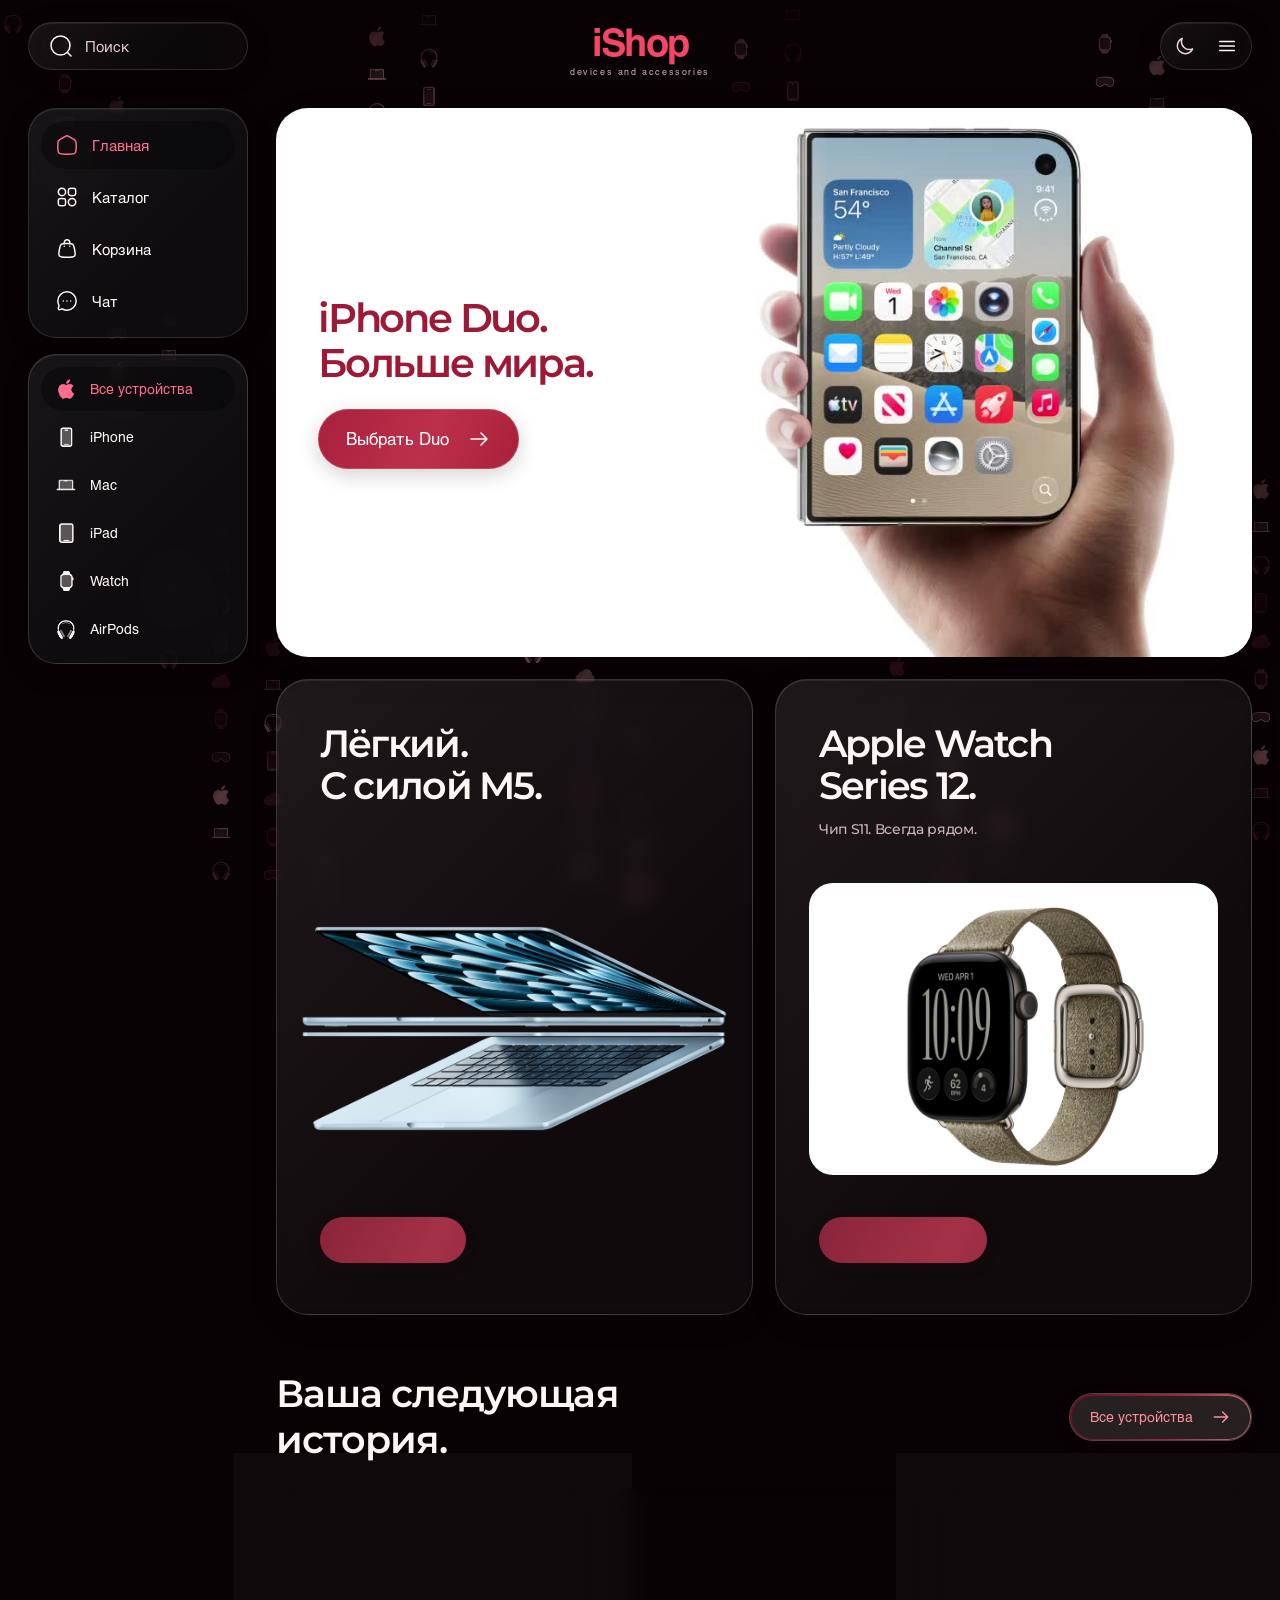
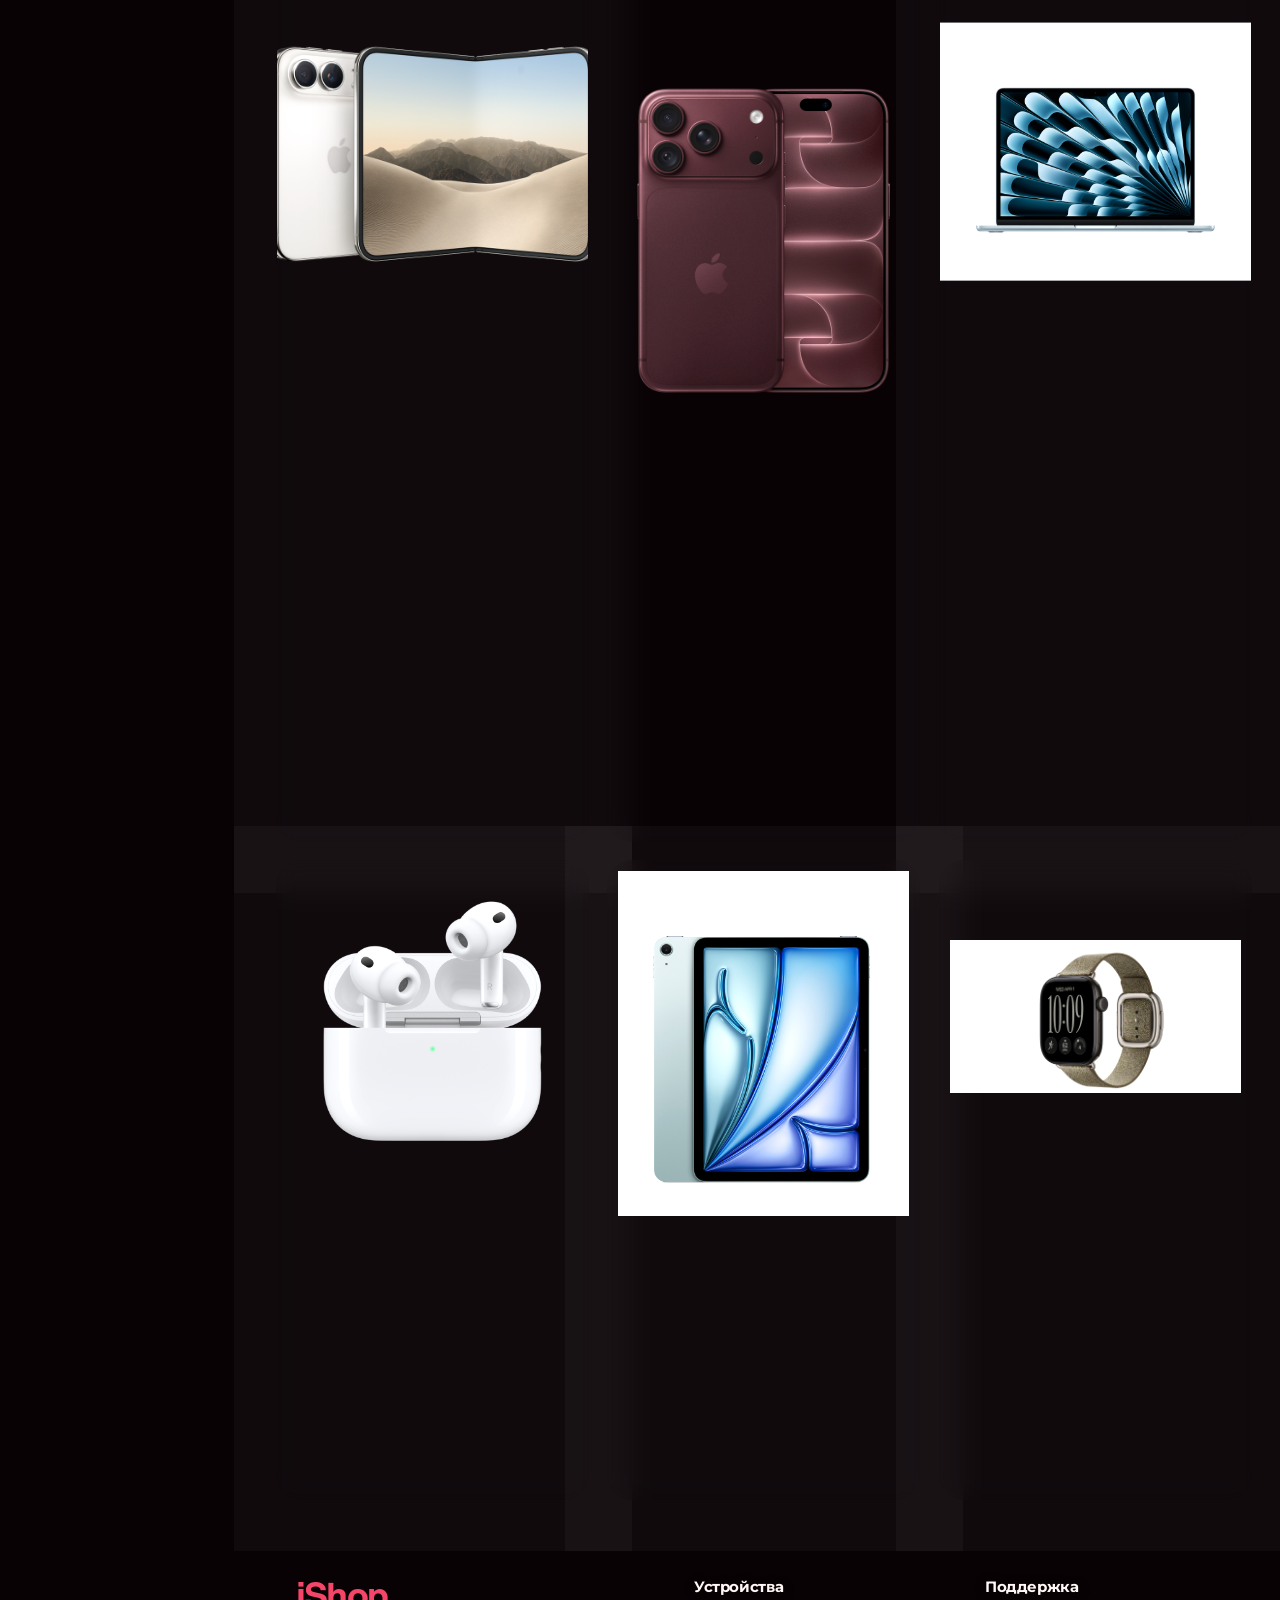
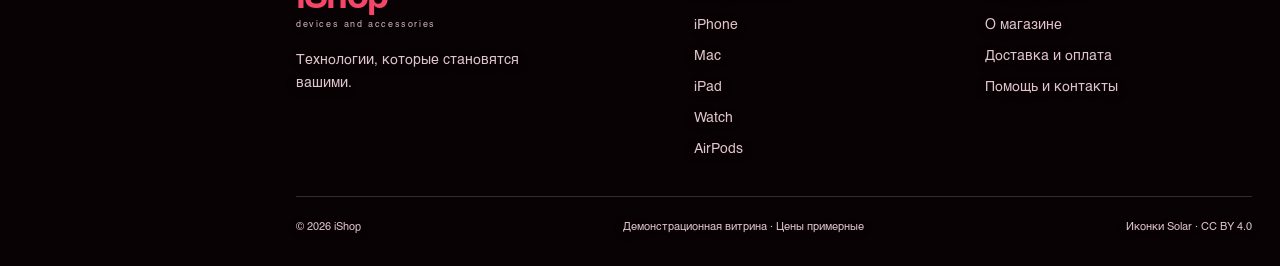
==== commit 00a3039b: "Add files via upload" ====
--- a/index.html
+++ b/index.html
@@ -1 +1 @@
-<!doctype html><html lang="ru"><head><meta charset="utf-8"><meta name="viewport" content="width=device-width,initial-scale=1"><meta name="description" content="iShop — устройства Apple. Каталог iPhone, MacBook, iPad, AirPods и Apple Watch Series 12."><meta name="theme-color" content="#080205"><title>iShop — техника Apple</title><link rel="icon" type="image/svg+xml" href="favicon.svg?v=ishop-8"><script src="theme.js?v=ishop-8"></script><link rel="preconnect" href="https://fonts.googleapis.com"><link rel="preconnect" href="https://fonts.gstatic.com" crossorigin><link href="https://fonts.googleapis.com/css2?family=Montserrat:wght@400;500;600;700&amp;display=swap" rel="stylesheet"><link rel="stylesheet" href="style.css?v=ishop-8"><link rel="stylesheet" href="ishop.css?v=ishop-8"><script defer src="solar.js?v=ishop-8"></script><script defer src="products.js?v=ishop-8"></script><script defer src="catalog-tools.js?v=ishop-8"></script><script defer src="catalog-ui.js?v=ishop-8"></script><script defer src="app.js?v=ishop-8"></script></head><body data-page="home"><noscript>Для просмотра интерактивного каталога включите JavaScript.</noscript></body></html>+<!doctype html><html lang="ru"><head><meta charset="utf-8"><meta name="viewport" content="width=device-width,initial-scale=1"><meta name="description" content="iShop — устройства Apple. Каталог iPhone, MacBook, iPad, AirPods и Apple Watch Series 12."><meta name="theme-color" content="#080205"><title>iShop — техника Apple</title><link rel="icon" type="image/svg+xml" href="favicon.svg?v=ishop-9"><script src="theme.js?v=ishop-9"></script><link rel="preconnect" href="https://fonts.googleapis.com"><link rel="preconnect" href="https://fonts.gstatic.com" crossorigin><link href="https://fonts.googleapis.com/css2?family=Montserrat:wght@400;500;600;700&amp;display=swap" rel="stylesheet"><link rel="stylesheet" href="style.css?v=ishop-9"><link rel="stylesheet" href="ishop.css?v=ishop-9"><script defer src="solar.js?v=ishop-9"></script><script defer src="products.js?v=ishop-9"></script><script defer src="catalog-tools.js?v=ishop-9"></script><script defer src="catalog-ui.js?v=ishop-9"></script><script defer src="app.js?v=ishop-9"></script></head><body data-page="home"><noscript>Для просмотра интерактивного каталога включите JavaScript.</noscript></body></html>
--- a/ishop.css
+++ b/ishop.css
@@ -296,3 +296,80 @@
  html body .gallery-thumb{flex-basis:70px;height:66px}
 }
 @media(prefers-reduced-motion:reduce){.device-rail-indicator,.device-rail-item,.filter-choice,.filter-choice>svg{transition:none}}
+
+/* v9 — capsule selections, quiet footer, and brighter wine accents. */
+:root{--active-ink:#b9143c;--brand-ink:#ce2549;--sort-glass:rgba(250,250,252,.74);--sort-shine:rgba(255,255,255,.15);--footer-shadow:0 2px 14px rgba(0,0,0,.06)}
+:root[data-theme=dark]{--active-ink:#ff6d8d;--brand-ink:#f54569;--sort-glass:rgba(25,25,29,.64);--sort-shine:rgba(255,255,255,.045);--footer-shadow:0 2px 16px rgba(0,0,0,.18)}
+
+/* Keep the footer in the content column, with no full-width glass panel. */
+html[data-theme] body footer.footer{background:transparent!important;border:0;border-radius:0!important;box-shadow:none;backdrop-filter:none!important;-webkit-backdrop-filter:none!important;overflow:visible;margin-top:48px;padding:28px 0 110px!important;text-shadow:var(--footer-shadow)}
+html[data-theme] body .footer-inner{gap:24px}
+html[data-theme] body .footer p{margin-top:16px;font-size:14px;line-height:1.65}
+html[data-theme] body .footer h4{font-size:15px;line-height:1.5;margin-bottom:14px}
+html[data-theme] body .footer a:not(.brand),html[data-theme] body .footer-label{font-size:14px;margin:10px 0;line-height:1.5}
+html[data-theme] body .footer .brand .ishop-wordmark{font-size:36px}
+html[data-theme] body .footer-bottom{padding-top:20px;margin-top:28px;gap:12px 22px;border-color:var(--frost-edge);font-size:11px;line-height:1.6}
+
+/* Fully rounded ends on both the moving indicator and hover target. */
+html[data-theme] body nav.dock :is(.dock-indicator,.dock-item),
+html[data-theme] body .device-rail :is(.device-rail-indicator,.device-rail-item),
+html[data-theme] body .catalog-tabs :is(.category-indicator,.chip){border-radius:999px}
+html[data-theme] body nav.dock .dock-indicator,
+html[data-theme] body .device-rail .device-rail-indicator{border:0;box-shadow:none;background:var(--nav-selection)}
+html[data-theme] body nav.dock .dock-item:is(.active,[aria-expanded=true],.scrub-target),
+html[data-theme] body .device-rail-item:is(.active,.scrub-target),
+html[data-theme] body .catalog-tabs .chip.active,
+html[data-theme] body .option.active{color:var(--active-ink)}
+html[data-theme] body nav.dock .dock-item:is(.active,[aria-expanded=true],.scrub-target) svg,
+html[data-theme] body .device-rail-item:is(.active,.scrub-target) .sf-category,
+html[data-theme] body .catalog-tabs .chip.active svg,
+html[data-theme] body .catalog-tabs .chip.active .sf-category{color:var(--active-ink);filter:none}
+html[data-theme] body .sort-trigger[aria-expanded=true],
+html[data-theme] body .sort-trigger[aria-expanded=true] svg{color:var(--active-ink)}
+html[data-theme] body .filter-choice:has(input:checked){color:var(--active-ink);border-color:var(--active-ink)}
+html[data-theme] body .filter-choice:has(input:checked) :is(svg,.sf-category){color:var(--active-ink)}
+
+/* The heart keeps its hit area, but no disc in any state or theme. */
+html[data-theme] body .cards .card .favorite{background:transparent!important;border:0;box-shadow:none;backdrop-filter:none!important;-webkit-backdrop-filter:none!important}
+html[data-theme] body .cards .card .favorite svg{filter:none}
+html[data-theme] body .cards .card .favorite.selected,
+html[data-theme] body .cards .card .favorite.selected svg{color:#c72348;fill:currentColor}
+
+html[data-theme] body .filter-price-range label{border-radius:999px;padding-inline:18px}
+html[data-theme] body .filter-price-range input{border-radius:0;outline:0}
+html[data-theme] body .filter-price-range label:focus-within{outline:2px solid var(--active-ink);outline-offset:3px}
+
+/* The dark checked-state rule in style.css must not tint this neutral material. */
+html[data-theme] body .sort-menu{padding:8px;border-radius:30px;background:linear-gradient(135deg,var(--sort-shine),transparent 65%),var(--sort-glass);backdrop-filter:blur(22px)!important;-webkit-backdrop-filter:blur(22px)!important}
+html[data-theme=dark] body .sort-menu{backdrop-filter:blur(22px) brightness(.8)!important;-webkit-backdrop-filter:blur(22px) brightness(.8)!important}
+html[data-theme] body .sort-menu button{min-height:46px;border-radius:999px;padding:13px 18px;justify-content:flex-start;line-height:1.4}
+html[data-theme] body .sort-menu button[aria-checked=true]{background:var(--nav-selection);color:var(--active-ink);border:0;box-shadow:none}
+html[data-theme] body .sort-menu button:is(:hover,:focus-visible):not([aria-checked=true]){background:var(--nav-hover)}
+html[data-theme] body .sort-menu button:focus-visible{outline:2px solid var(--active-ink);outline-offset:-3px}
+
+/* A localized sheen is clipped to the wordmark letters; no background plate. */
+html[data-theme] body :is(.brand-name,.menu-wordmark){position:relative;display:inline-block;color:var(--brand-ink);text-shadow:none;isolation:isolate}
+html[data-theme] body .ishop-wordmark small{color:var(--muted)}
+@media(any-hover:hover) and (any-pointer:fine) and (prefers-reduced-motion:no-preference){
+ html[data-theme] body :is(.brand-name,.menu-wordmark)::after{content:attr(data-logo-text);position:absolute;inset:0;pointer-events:none;color:transparent;-webkit-text-fill-color:transparent;background:radial-gradient(ellipse 64px 42px at var(--glow-x,50%) var(--glow-y,50%),#ffe9ed 0%,#ff8ea6 32%,#ff527855 60%,transparent 82%);background-clip:text;-webkit-background-clip:text;filter:drop-shadow(0 0 4px #fa41683d);opacity:0;transition:opacity .36s var(--ease)}
+ html[data-theme] body :is(.brand-name,.menu-wordmark)[data-glow-active=true]::after{opacity:1}
+}
+
+/* Desktop chrome gets less pigment while retaining a frosted background. */
+@media(min-width:1024px){
+ :root{--rail-glass:rgba(248,248,250,.58);--rail-shine:rgba(255,255,255,.11);--control-glass:rgba(255,255,255,.36);--control-shine:rgba(255,255,255,.18);--search-glass:rgba(245,245,247,.64)}
+ :root[data-theme=dark]{--rail-glass:rgba(24,24,28,.52);--rail-shine:rgba(255,255,255,.035);--control-glass:rgba(61,61,65,.13);--control-shine:rgba(255,255,255,.045);--search-glass:rgba(21,21,25,.60)}
+ html[data-theme] body :is(nav.dock,nav.device-rail){background:linear-gradient(135deg,var(--rail-shine),transparent 65%),var(--rail-glass)!important;backdrop-filter:blur(22px)!important;-webkit-backdrop-filter:blur(22px)!important}
+ html[data-theme=dark] body :is(nav.dock,nav.device-rail){backdrop-filter:blur(22px) brightness(.8)!important;-webkit-backdrop-filter:blur(22px) brightness(.8)!important}
+ html[data-theme] body :is(.header .top-control,.header-actions,.catalog-search,.catalog-tabs,.sort-trigger){background:linear-gradient(135deg,var(--control-shine),transparent 65%),var(--control-glass);backdrop-filter:blur(20px)!important;-webkit-backdrop-filter:blur(20px)!important}
+ html[data-theme=dark] body :is(.header .top-control,.header-actions){backdrop-filter:blur(20px) brightness(.46)!important;-webkit-backdrop-filter:blur(20px) brightness(.46)!important}
+ html[data-theme] body :is(dialog.search-dialog,dialog.filters-dialog){background:linear-gradient(135deg,var(--rail-shine),transparent 65%),var(--search-glass)!important;backdrop-filter:blur(22px)!important;-webkit-backdrop-filter:blur(22px)!important}
+ html[data-theme=dark] body :is(dialog.search-dialog,dialog.filters-dialog){backdrop-filter:blur(22px) brightness(.85)!important;-webkit-backdrop-filter:blur(22px) brightness(.85)!important}
+ html[data-theme] body footer.footer{padding-bottom:32px!important}
+}
+@media(max-width:760px){
+ html[data-theme] body footer.footer{margin-top:32px;padding-top:20px!important}
+ html[data-theme] body .footer-inner{gap:24px 18px}
+ html[data-theme] body .footer .brand .ishop-wordmark{font-size:32px}
+ html[data-theme] body .filter-price-range label{padding-inline:15px}
+}
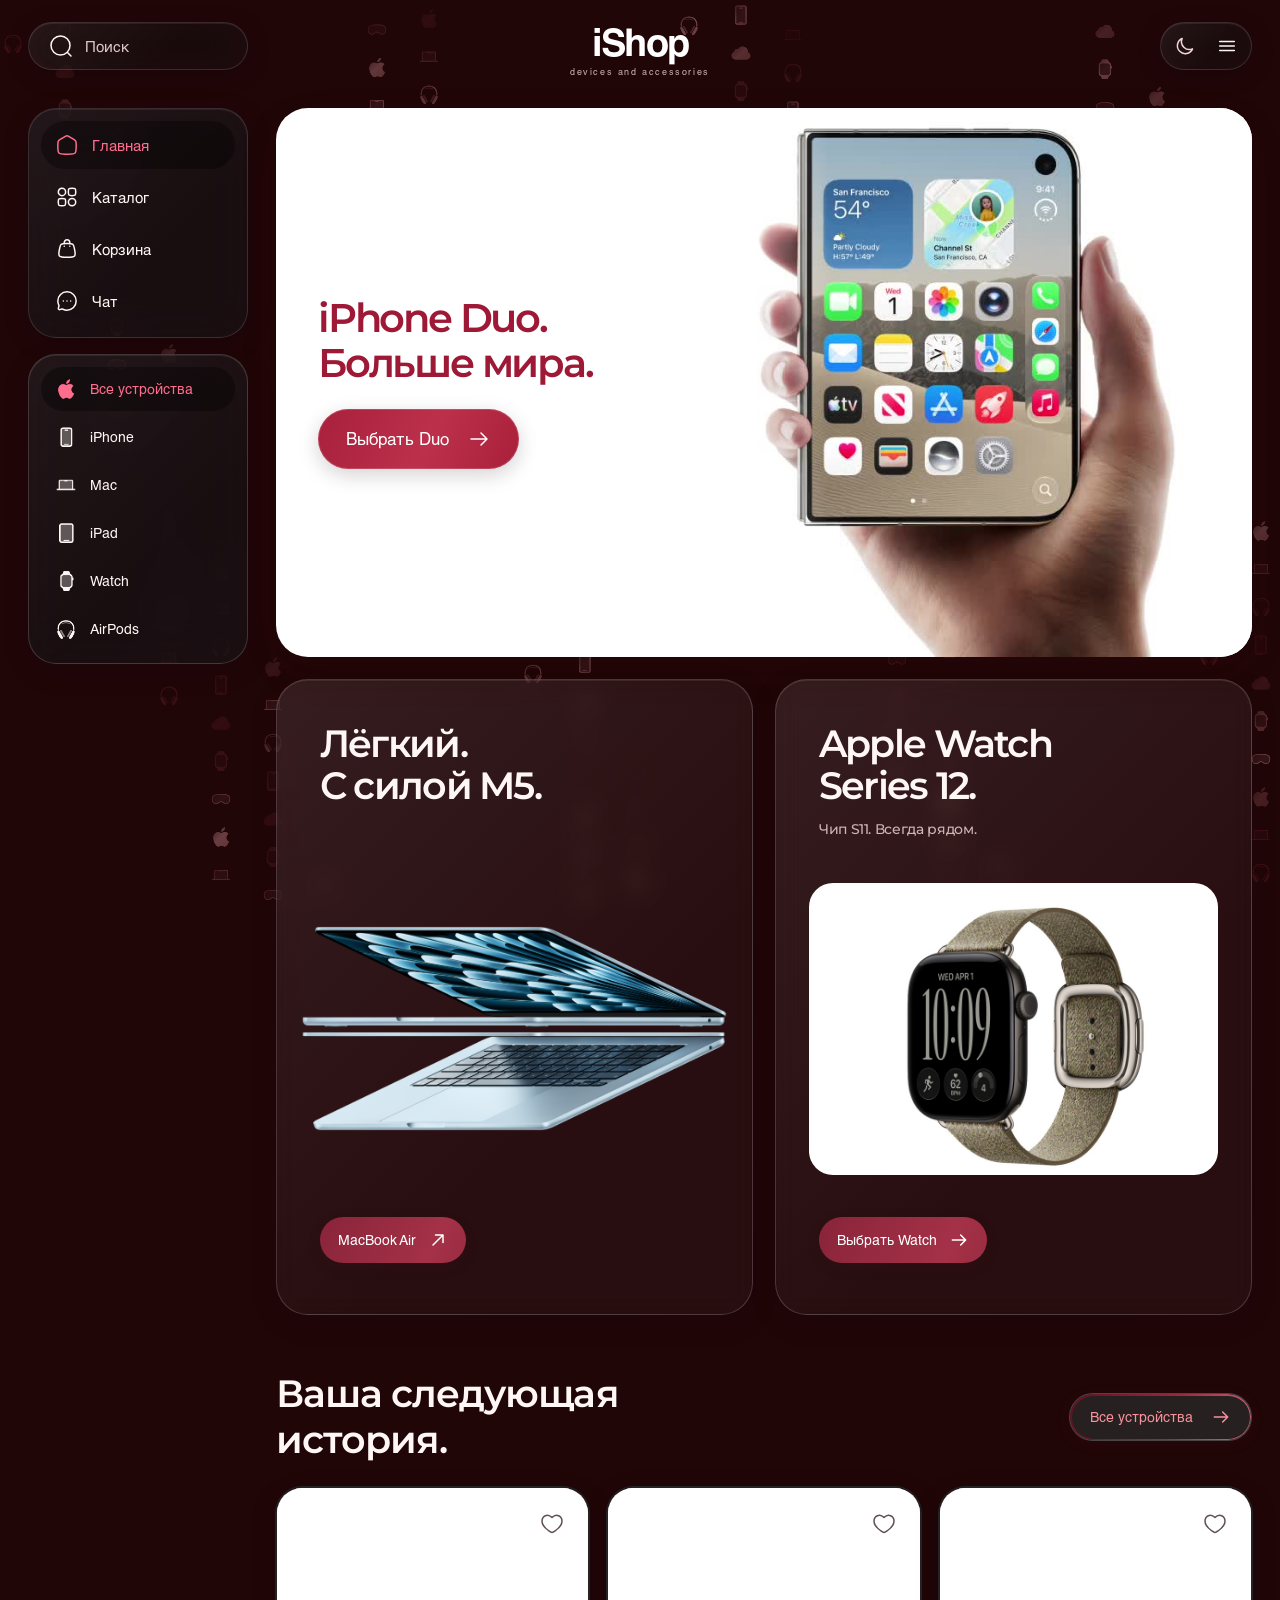
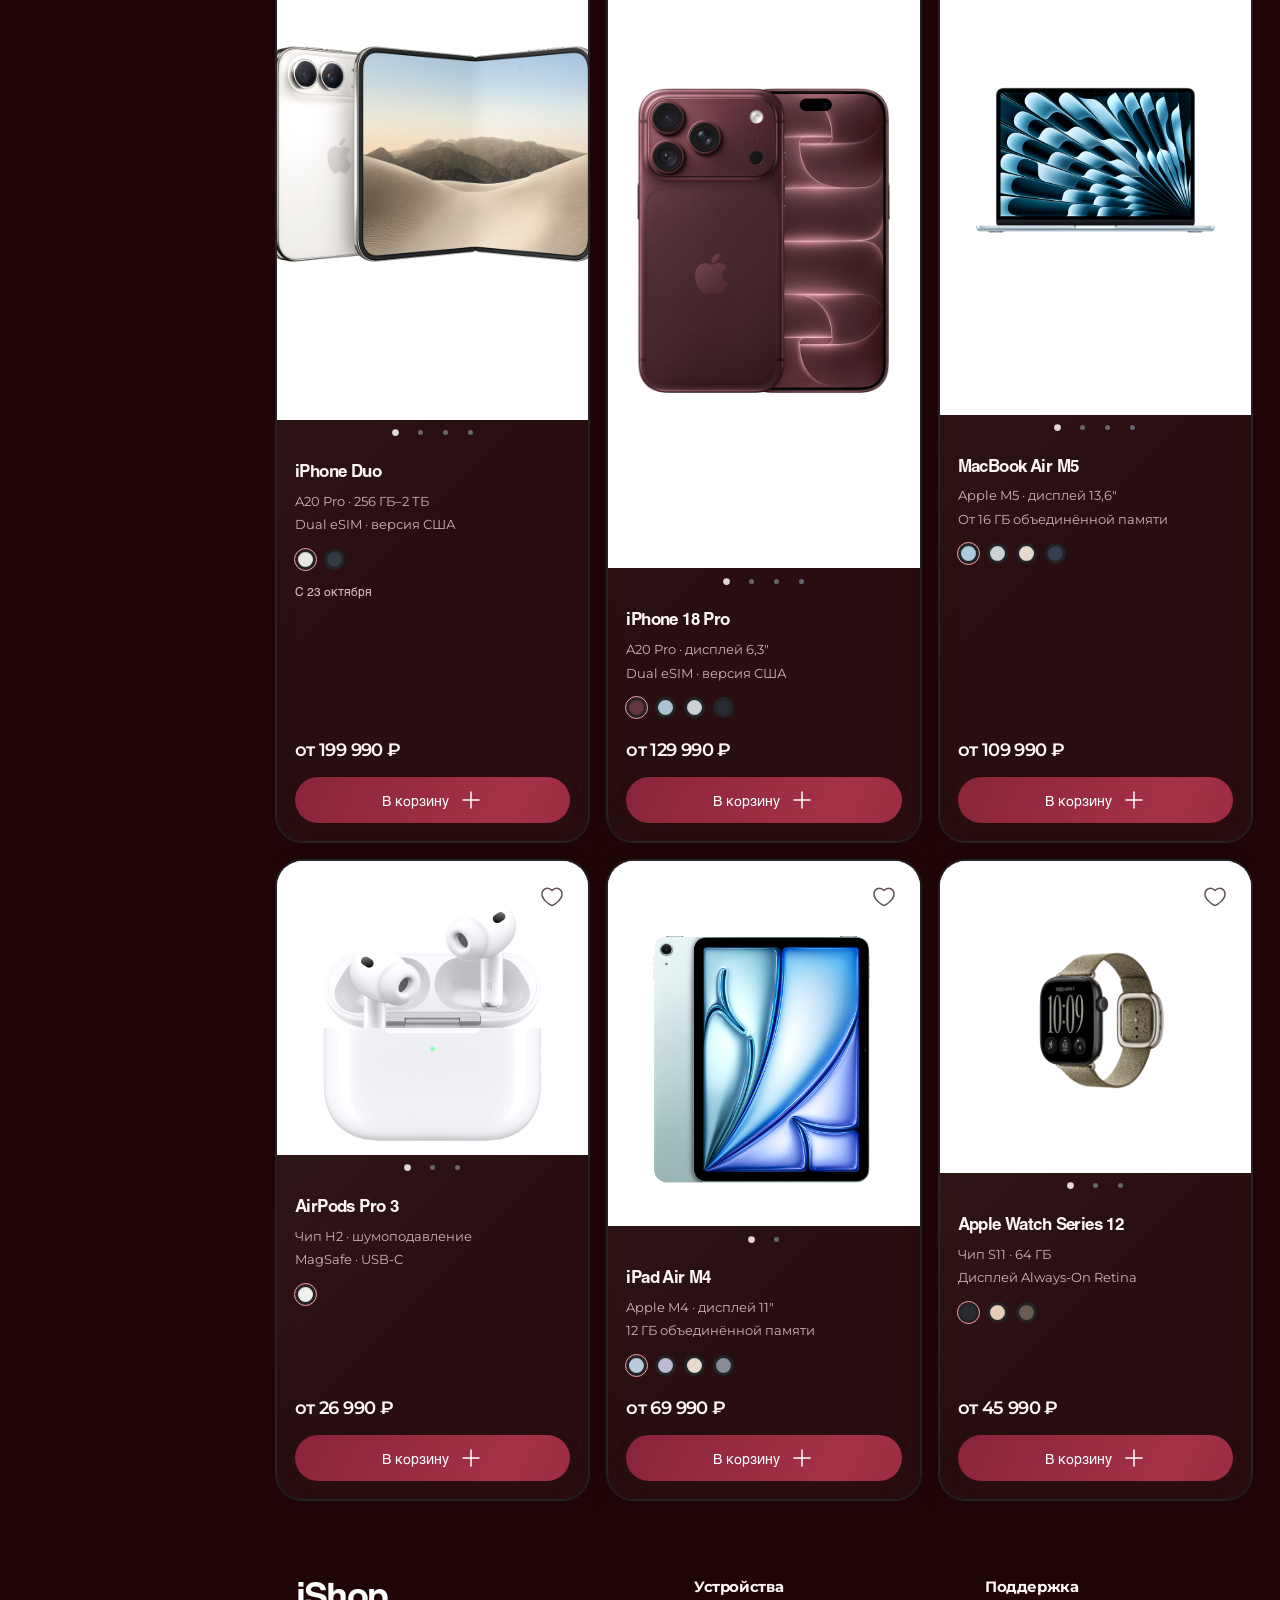
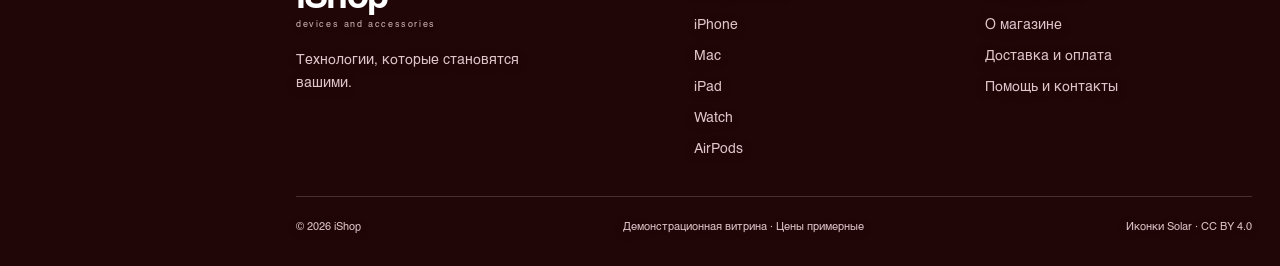
==== commit 6149b1f8: "Add files via upload" ====
--- a/index.html
+++ b/index.html
@@ -1 +1 @@
-<!doctype html><html lang="ru"><head><meta charset="utf-8"><meta name="viewport" content="width=device-width,initial-scale=1"><meta name="description" content="iShop — устройства Apple. Каталог iPhone, MacBook, iPad, AirPods и Apple Watch Series 12."><meta name="theme-color" content="#080205"><title>iShop — техника Apple</title><link rel="icon" type="image/svg+xml" href="favicon.svg?v=ishop-9"><script src="theme.js?v=ishop-9"></script><link rel="preconnect" href="https://fonts.googleapis.com"><link rel="preconnect" href="https://fonts.gstatic.com" crossorigin><link href="https://fonts.googleapis.com/css2?family=Montserrat:wght@400;500;600;700&amp;display=swap" rel="stylesheet"><link rel="stylesheet" href="style.css?v=ishop-9"><link rel="stylesheet" href="ishop.css?v=ishop-9"><script defer src="solar.js?v=ishop-9"></script><script defer src="products.js?v=ishop-9"></script><script defer src="catalog-tools.js?v=ishop-9"></script><script defer src="catalog-ui.js?v=ishop-9"></script><script defer src="app.js?v=ishop-9"></script></head><body data-page="home"><noscript>Для просмотра интерактивного каталога включите JavaScript.</noscript></body></html>+<!doctype html><html lang="ru"><head><meta charset="utf-8"><meta name="viewport" content="width=device-width,initial-scale=1"><meta name="description" content="iShop — устройства Apple. Каталог iPhone, MacBook, iPad, AirPods и Apple Watch Series 12."><meta name="theme-color" content="#210608"><title>iShop — техника Apple</title><link rel="icon" type="image/svg+xml" href="favicon.svg?v=ishop-10"><script src="theme.js?v=ishop-10"></script><link rel="preconnect" href="https://fonts.googleapis.com"><link rel="preconnect" href="https://fonts.gstatic.com" crossorigin><link href="https://fonts.googleapis.com/css2?family=Montserrat:wght@400;500;600;700&amp;display=swap" rel="stylesheet"><link rel="stylesheet" href="style.css?v=ishop-10"><link rel="stylesheet" href="ishop.css?v=ishop-10"><script defer src="solar.js?v=ishop-10"></script><script defer src="products.js?v=ishop-10"></script><script defer src="catalog-tools.js?v=ishop-10"></script><script defer src="catalog-ui.js?v=ishop-10"></script><script defer src="app.js?v=ishop-10"></script></head><body data-page="home"><noscript>Для просмотра интерактивного каталога включите JavaScript.</noscript></body></html>
--- a/ishop.css
+++ b/ishop.css
@@ -10,7 +10,7 @@
   background:var(--paper);color:var(--ink);
 }
 :root[data-theme=dark]{
-  --paper:#080205;--ink:#fff7f5;--muted:#d0b3b7;--secondary:#dfc5c9;
+  --paper:#210608;--ink:#fff7f5;--muted:#d0b3b7;--secondary:#dfc5c9;
   --surface:#242426;--line:#424246;--accent:#ffc0c8;--accent-soft:#f4a1af;
   --frost:rgba(61,61,65,.20);--frost-edge:rgba(255,255,255,.17);
   --frost-shine:rgba(255,255,255,.075);--frost-shadow:0 8px 28px #00000020;
@@ -20,7 +20,7 @@
   background:var(--paper);color:var(--ink);
 }
 html{background:radial-gradient(ellipse at 80% 7%,#af465610,transparent 52%),radial-gradient(ellipse at 15% 55%,#83203908,transparent 60%),var(--paper);background-attachment:fixed}
-html[data-theme=dark]{background:radial-gradient(ellipse at 75% 5%,#24081112,transparent 48%),radial-gradient(ellipse at 15% 60%,#19050a12,transparent 60%),var(--paper);background-attachment:fixed}
+html[data-theme=dark]{background:radial-gradient(ellipse at 75% 5%,#75131d42,transparent 48%),radial-gradient(ellipse at 15% 60%,#59101830,transparent 60%),var(--paper);background-attachment:fixed}
 #matrix{opacity:.60}
 html[data-theme=dark] #matrix{opacity:.45}
 html body .brand{font-family:'Manzana Helvetica',Helvetica,Arial,sans-serif;letter-spacing:0;gap:0}
@@ -299,7 +299,7 @@
 
 /* v9 — capsule selections, quiet footer, and brighter wine accents. */
 :root{--active-ink:#b9143c;--brand-ink:#ce2549;--sort-glass:rgba(250,250,252,.74);--sort-shine:rgba(255,255,255,.15);--footer-shadow:0 2px 14px rgba(0,0,0,.06)}
-:root[data-theme=dark]{--active-ink:#ff6d8d;--brand-ink:#f54569;--sort-glass:rgba(25,25,29,.64);--sort-shine:rgba(255,255,255,.045);--footer-shadow:0 2px 16px rgba(0,0,0,.18)}
+:root[data-theme=dark]{--active-ink:#ff6d8d;--brand-ink:#ffffff;--sort-glass:rgba(25,25,29,.64);--sort-shine:rgba(255,255,255,.045);--footer-shadow:0 2px 16px rgba(0,0,0,.18)}
 
 /* Keep the footer in the content column, with no full-width glass panel. */
 html[data-theme] body footer.footer{background:transparent!important;border:0;border-radius:0!important;box-shadow:none;backdrop-filter:none!important;-webkit-backdrop-filter:none!important;overflow:visible;margin-top:48px;padding:28px 0 110px!important;text-shadow:var(--footer-shadow)}
@@ -373,3 +373,8 @@
  html[data-theme] body .footer .brand .ishop-wordmark{font-size:32px}
  html[data-theme] body .filter-price-range label{padding-inline:15px}
 }
+
+/* White wordmark and a neutral pointer sheen in the dark theme. */
+@media(any-hover:hover) and (any-pointer:fine) and (prefers-reduced-motion:no-preference){
+ html[data-theme=dark] body :is(.brand-name,.menu-wordmark)::after{background-image:radial-gradient(ellipse 64px 42px at var(--glow-x,50%) var(--glow-y,50%),#fff 0%,#ffffffb3 32%,#ffffff55 60%,transparent 82%);filter:drop-shadow(0 0 4px #ffffff52)}
+}
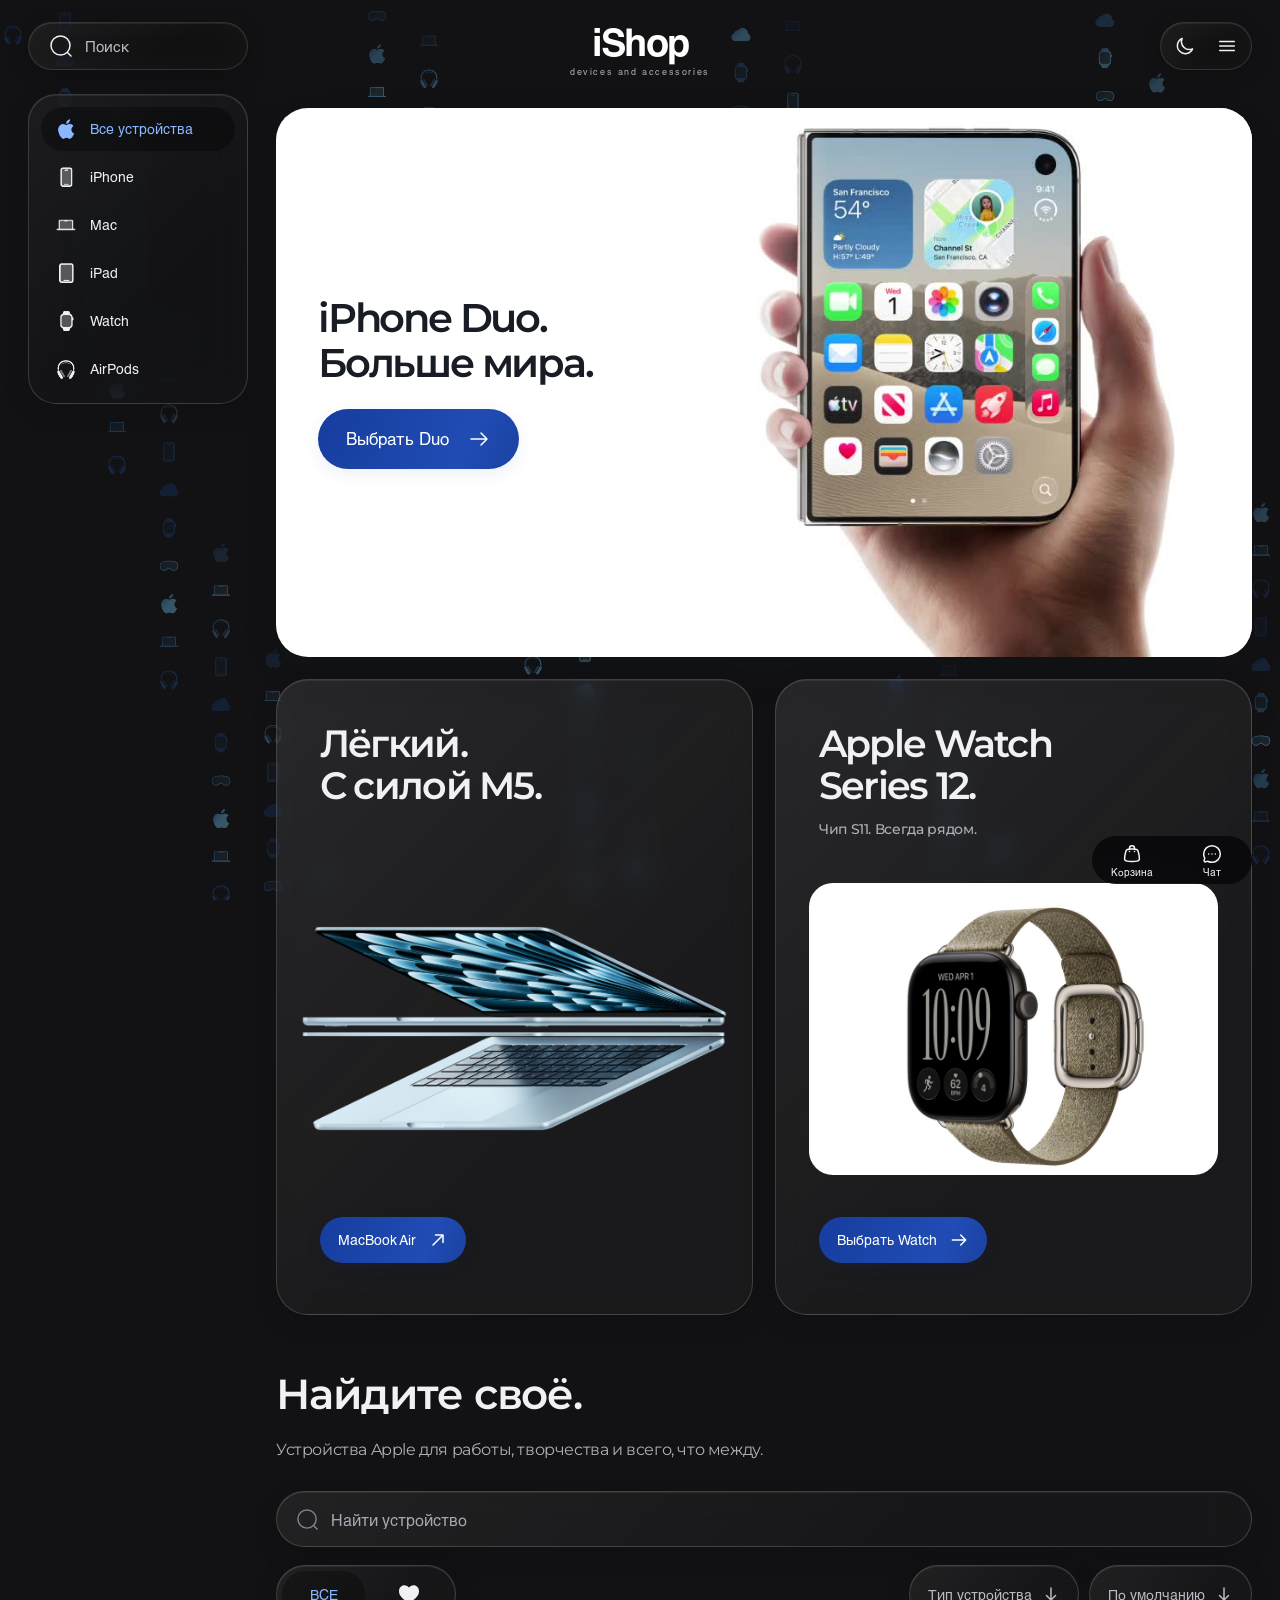
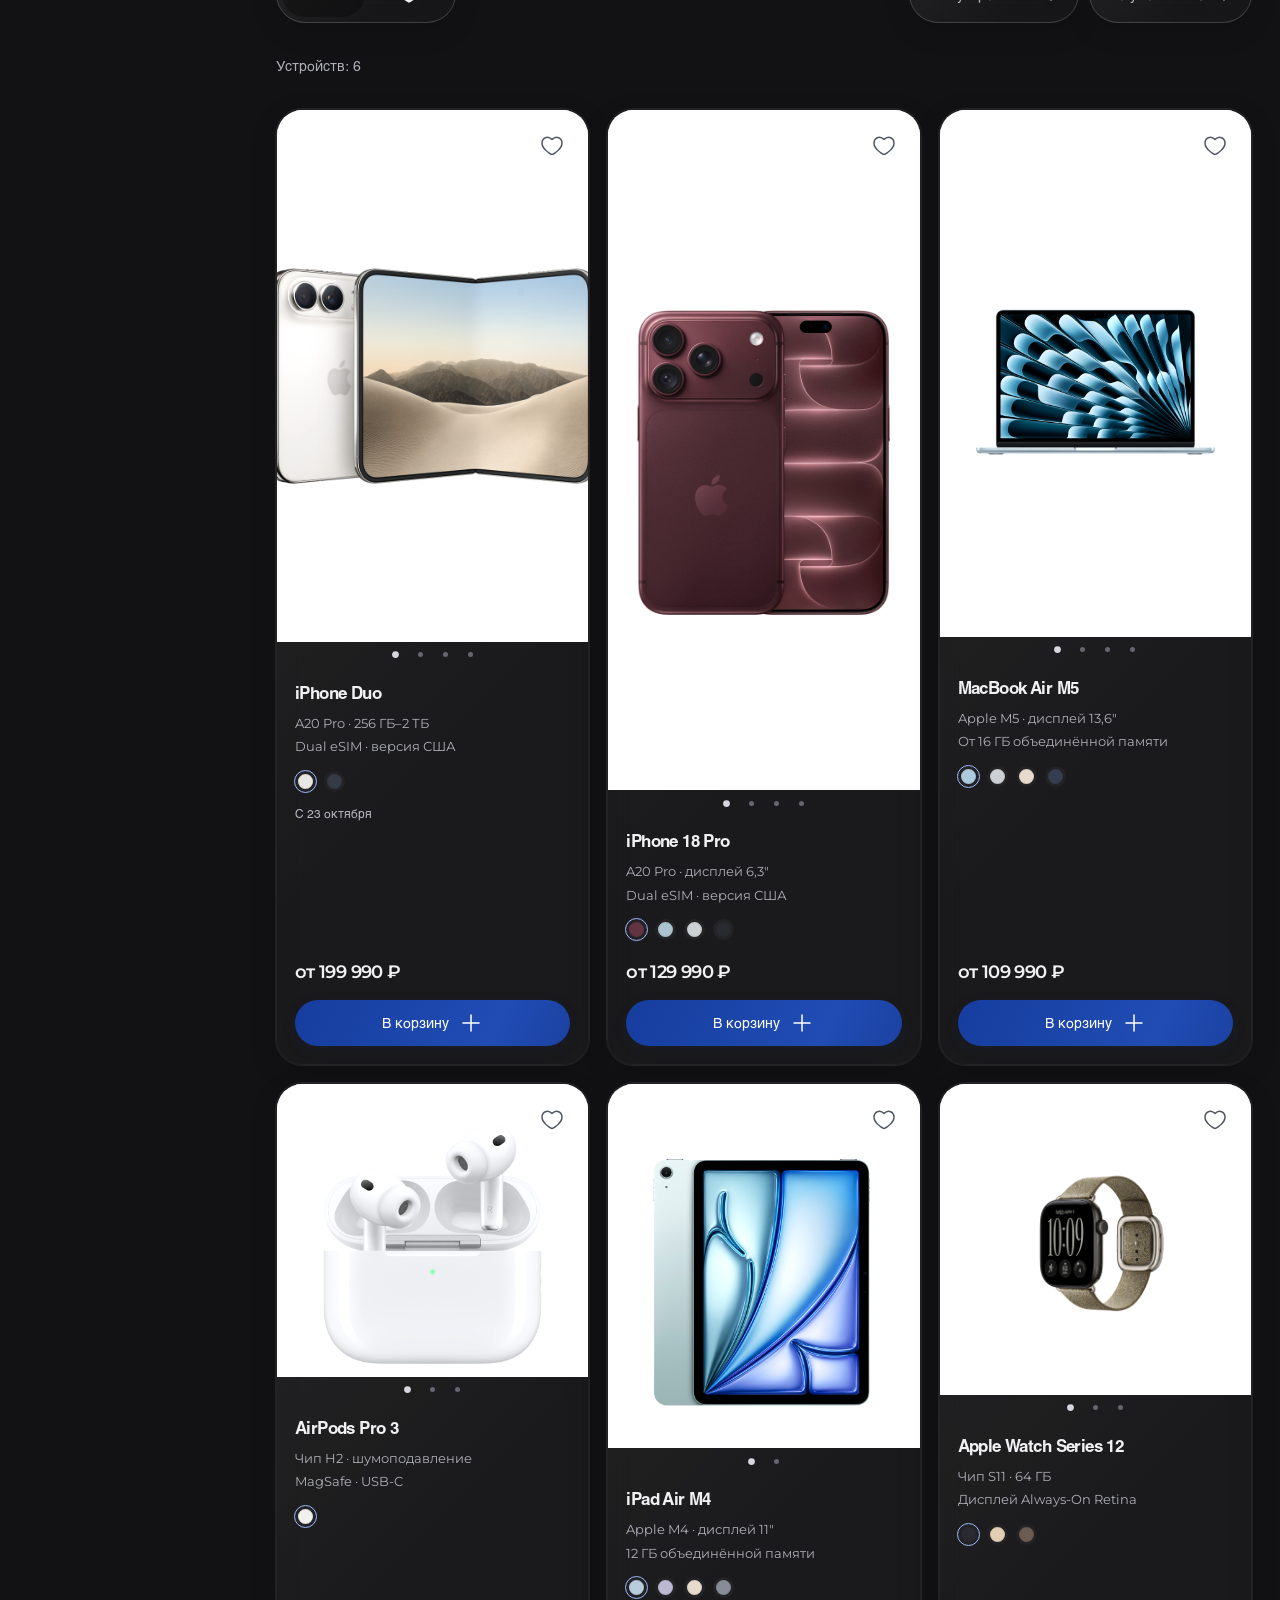
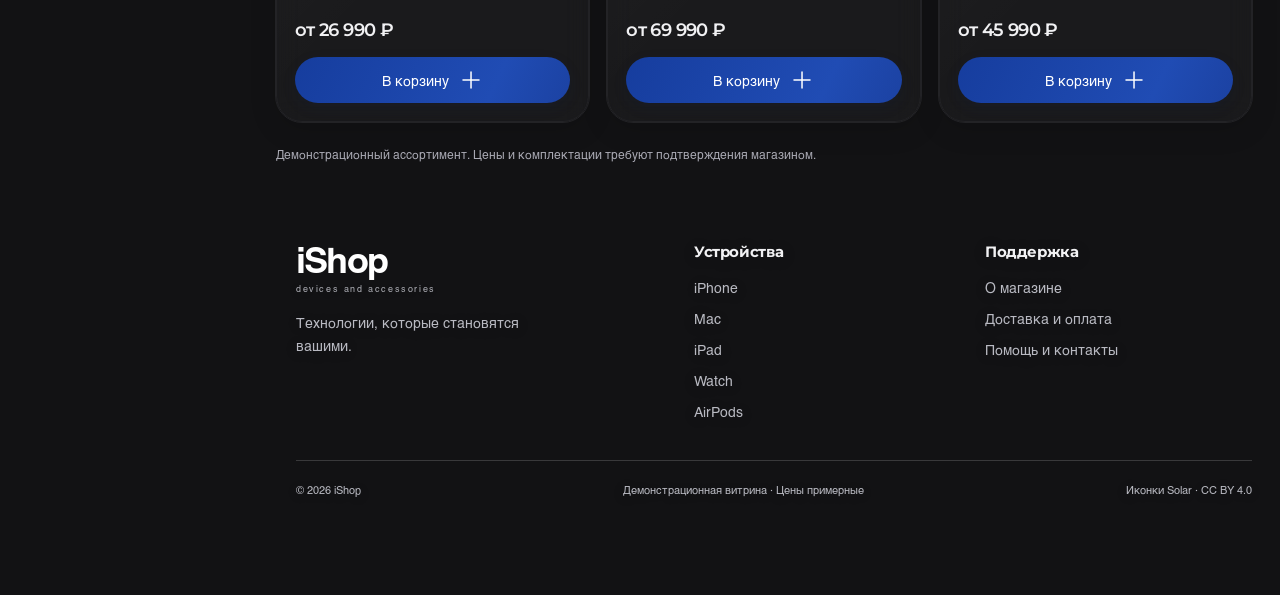
==== commit d0f96a8b: "Add files via upload" ====
--- a/index.html
+++ b/index.html
@@ -1 +1 @@
-<!doctype html><html lang="ru"><head><meta charset="utf-8"><meta name="viewport" content="width=device-width,initial-scale=1"><meta name="description" content="iShop — устройства Apple. Каталог iPhone, MacBook, iPad, AirPods и Apple Watch Series 12."><meta name="theme-color" content="#210608"><title>iShop — техника Apple</title><link rel="icon" type="image/svg+xml" href="favicon.svg?v=ishop-10"><script src="theme.js?v=ishop-10"></script><link rel="preconnect" href="https://fonts.googleapis.com"><link rel="preconnect" href="https://fonts.gstatic.com" crossorigin><link href="https://fonts.googleapis.com/css2?family=Montserrat:wght@400;500;600;700&amp;display=swap" rel="stylesheet"><link rel="stylesheet" href="style.css?v=ishop-10"><link rel="stylesheet" href="ishop.css?v=ishop-10"><script defer src="solar.js?v=ishop-10"></script><script defer src="products.js?v=ishop-10"></script><script defer src="catalog-tools.js?v=ishop-10"></script><script defer src="catalog-ui.js?v=ishop-10"></script><script defer src="app.js?v=ishop-10"></script></head><body data-page="home"><noscript>Для просмотра интерактивного каталога включите JavaScript.</noscript></body></html>+<!doctype html><html lang="ru"><head><meta charset="utf-8"><meta name="viewport" content="width=device-width,initial-scale=1"><meta name="description" content="iShop — устройства Apple. Каталог iPhone, MacBook, iPad, AirPods и Apple Watch Series 12."><meta name="theme-color" content="#121214"><title>iShop — техника Apple</title><link rel="icon" type="image/svg+xml" href="favicon.svg?v=ishop-11"><script src="theme.js?v=ishop-11"></script><link rel="preconnect" href="https://fonts.googleapis.com"><link rel="preconnect" href="https://fonts.gstatic.com" crossorigin><link href="https://fonts.googleapis.com/css2?family=Montserrat:wght@400;500;600;700&amp;display=swap" rel="stylesheet"><link rel="stylesheet" href="style.css?v=ishop-11"><link rel="stylesheet" href="ishop.css?v=ishop-11"><script defer src="solar.js?v=ishop-11"></script><script defer src="products.js?v=ishop-11"></script><script defer src="catalog-tools.js?v=ishop-11"></script><script defer src="catalog-ui.js?v=ishop-11"></script><script defer src="app.js?v=ishop-11"></script></head><body data-page="home"><noscript>Для просмотра интерактивного каталога включите JavaScript.</noscript></body></html>
--- a/style.css
+++ b/style.css
@@ -3,14 +3,14 @@
 @font-face{font-family:Manzana Helvetica;src:url('assets/fonts/helvetica-light.otf') format('opentype');font-weight:300;font-style:normal;font-display:swap}
 @font-face{font-family:Manzana Helvetica;src:url('assets/fonts/helvetica-bold.otf') format('opentype');font-weight:700;font-style:normal;font-display:swap}
 @font-face{font-family:Manzana Helvetica;src:url('assets/fonts/helvetica-oblique.otf') format('opentype');font-weight:400;font-style:italic;font-display:swap}
-:root{--ink:#23191a;--muted:#7d6a6c;--paper:#f7f4f4;--line:#ebe2e3;--radius:32px;--spring:cubic-bezier(.22,1.38,.38,1);--ease:cubic-bezier(.22,1,.36,1);--button-blue:linear-gradient(115deg,#c92130 0%,#791921 36%,#be2230 63%,#470d12 100%);font-family:'Manzana Helvetica',Helvetica,Arial,sans-serif;color:var(--ink);background:var(--paper);font-synthesis:none}
-*{box-sizing:border-box}html{scroll-behavior:smooth;scroll-padding-bottom:120px}body{margin:0;min-width:320px}button,input,select,textarea{font:inherit}button,input,select,a,summary{touch-action:manipulation}button,a{-webkit-tap-highlight-color:transparent}a{color:inherit;text-decoration:none}button{cursor:pointer;color:inherit;border:0;background:none}button:disabled{opacity:.5;cursor:not-allowed}[hidden]{display:none!important}button:focus-visible,a:focus-visible,input:focus-visible,select:focus-visible,summary:focus-visible{outline:3px solid #f44f5e;outline-offset:5px}img{display:block;max-width:100%;height:auto}svg{width:24px;height:24px;fill:none;flex-shrink:0}svg path{vector-effect:non-scaling-stroke}h1,h2,h3,.brand,.menu-wordmark{font-family:Coolvetica,'Manzana Helvetica',sans-serif;font-weight:400;letter-spacing:-.025em}p{line-height:1.6}#matrix{position:fixed;inset:0;width:100%;height:100%;pointer-events:none;z-index:-1}.container{width:min(100%,1424px);padding:0 48px;margin:auto}.header{height:92px;display:flex;justify-content:space-between;align-items:center;position:relative;z-index:6}.icon-btn{display:grid;place-items:center;width:44px;height:44px;border-radius:50%;transition:transform .55s var(--spring),background .25s}.icon-btn:hover{background:#f3eaeb}.icon-btn:active,.pill:active,.chip:active,.option:active,.add-btn:active,.dock-item:active{transform:scale(.93)}.top-control{background:#ffffff9c;border:1px solid #fff;box-shadow:inset 0 1px 2px #fff,0 3px 14px #3e222410;backdrop-filter:blur(20px);-webkit-backdrop-filter:blur(20px)}.brand{display:inline-flex;align-items:center;gap:16px;font-size:30px;letter-spacing:.13em;line-height:1}.logo-symbol{position:relative;display:block;overflow:hidden;width:61px;height:32px;flex-shrink:0;mix-blend-mode:multiply}.logo-symbol img{position:absolute;width:190px;height:95px;max-width:none;left:-64px;top:-19px}.home-brand{text-align:center;padding:7px 0 35px}.home-brand .brand{font-size:34px;gap:19px}.hero{aspect-ratio:16/9;border-radius:var(--radius);position:relative;overflow:hidden;background:#fff;display:grid;grid-template-columns:43% 57%;isolation:isolate;width:100%;box-shadow:0 12px 60px #45282b05}.hero-copy{z-index:2;display:flex;flex-direction:column;justify-content:center;align-items:flex-start;padding:10% 0 10% 13%;position:relative}.hero h1{font-size:clamp(36px,4.5vw,67px);line-height:1.02;letter-spacing:-.04em;margin:0 0 22px;white-space:nowrap}.hero p{font-weight:300;font-size:20px;color:#826668;margin:0 0 30px}.hero-visual{position:absolute;inset:0 0 0 35%;display:flex;align-items:center;justify-content:center;overflow:hidden}.hero-visual img{width:100%;height:100%;max-width:none;object-fit:cover;object-position:55% 50%}.hero-visual:after{content:'';position:absolute;inset:0;background:linear-gradient(90deg,#fff 0%,#ffffff00 27%);pointer-events:none}.pill{display:inline-flex;align-items:center;justify-content:center;gap:24px;padding:16px 24px;border-radius:50px;font-size:15px;line-height:1.3;color:#fff;background:var(--button-blue);background-size:280% 280%;animation:blue-sheen 9s ease-in-out infinite;box-shadow:0 3px 17px #c72e3c26,inset 0 1px 1px #ffffff2b;transition:transform .55s var(--spring),box-shadow .35s;min-height:50px}.pill:hover{transform:translateY(-2px);box-shadow:0 5px 24px #c72e3c3d,inset 0 1px 1px #ffffff40}.pill svg{width:20px;height:20px}.pill.outline{background:#ffffff75;color:#51292c;box-shadow:inset 0 0 0 1px #e4cfd1;animation:none}.second-row{display:grid;grid-template-columns:1fr 1fr;gap:24px;margin-top:24px}.portrait-banner{position:relative;aspect-ratio:3/4;border-radius:var(--radius);background:linear-gradient(155deg,#fee8ea,#faf2f3 65%,#f7dee0);overflow:hidden;padding:9%;display:flex;flex-direction:column;align-items:flex-start}.portrait-banner h2{font-size:clamp(38px,4.5vw,65px);line-height:1.02;margin:0;z-index:2}.portrait-banner img{position:absolute;left:3%;bottom:22%;width:94%;height:44%;object-fit:contain;transition:transform 1s var(--ease)}.portrait-banner:hover img{transform:translateY(-10px) rotate(-2deg)}.portrait-banner .pill{position:absolute;bottom:8%;left:9%;z-index:2}.editorial{display:flex;flex-direction:column;align-items:flex-start;justify-content:center;padding:11%;border-radius:var(--radius);background:#ffffffa8;backdrop-filter:blur(7px);-webkit-backdrop-filter:blur(7px);border:1px solid #fff9}.editorial h2{font-size:clamp(34px,4.3vw,62px);line-height:1.05;margin:0 0 30px}.editorial p{font-size:19px;font-weight:300;line-height:1.9;color:#8b7476;margin:0 0 32px}.text-link{display:inline-flex;align-items:center;gap:12px;font-size:15px;flex-shrink:0}.text-link svg{width:20px;height:20px}.section{padding-top:80px}.section-title{display:flex;align-items:center;justify-content:space-between;gap:25px;margin-bottom:30px}.section-title h2{font-size:42px;margin:0;line-height:1.1}.cards{display:grid;grid-template-columns:repeat(3,minmax(0,1fr));gap:20px}.card{position:relative;min-width:0;border-radius:28px;background:#fff;padding:25px;display:flex;flex-direction:column;box-shadow:0 8px 36px #3e1a1e04;transition:transform .65s var(--spring),box-shadow .4s}.card:hover{transform:translateY(-5px);box-shadow:0 14px 42px #3e1a1e0b}.card-link{display:block}.favorite{position:absolute;right:14px;top:14px;z-index:3;color:#82686a}.favorite.selected{color:#bb212f;background:#feeef0}.favorite.selected svg{fill:#fde1e3}.card-image{height:255px;display:flex;align-items:center;justify-content:center;margin:4px 0 20px}.card-image img{width:100%;height:100%;object-fit:contain;transition:transform .6s var(--ease);mix-blend-mode:multiply}.card:hover .card-image img{transform:scale(1.035)}.card h3{font-size:27px;line-height:1.1;margin:0 0 10px}.card .desc{font-size:14px;color:var(--muted);margin:0;min-height:43px}.card-bottom{display:flex;justify-content:space-between;align-items:center;gap:8px;padding-top:20px;margin-top:auto}.price{font-size:21px;letter-spacing:-.03em}.add-btn{width:42px;height:42px;display:grid;place-items:center;flex-shrink:0;border-radius:50%;color:#fff;background:var(--button-blue);background-size:280% 280%;animation:blue-sheen 9s ease-in-out infinite;box-shadow:0 3px 13px #c72e3c23;transition:transform .5s var(--spring)}.add-btn svg{width:23px;height:23px}.availability{font-size:13px;color:#866164;line-height:1.5;margin:14px 0 0}.footer{padding:58px 0 130px;margin-top:80px;background:#f1e8e9b8;border-top:1px solid #fff;backdrop-filter:blur(14px);-webkit-backdrop-filter:blur(14px)}.footer-inner{display:grid;grid-template-columns:2fr 1fr 1fr;gap:40px}.footer p{font-size:14px;color:#917779;max-width:270px;margin-top:25px}.footer h4{font-size:15px;font-weight:700;margin:0 0 22px}.footer a:not(.brand){display:block;font-size:14px;margin:14px 0;color:#815c5f}.footer .brand{font-size:25px;gap:10px}.footer .logo-symbol{transform:scale(.75);margin-left:-8px;margin-right:-6px}.footer-bottom{display:flex;justify-content:space-between;gap:20px;align-items:center;font-size:12px;color:#967e80;margin-top:32px;padding-top:25px;border-top:1px solid #e6d0d2}.footer-bottom a{font-size:12px!important;margin:0!important}
+:root{--ink:#181c24;--muted:#69717e;--paper:#f4f5f7;--line:#e1e5ec;--radius:32px;--spring:cubic-bezier(.22,1.38,.38,1);--ease:cubic-bezier(.22,1,.36,1);--button-blue:linear-gradient(115deg,#164dd4 0%,#122b80 36%,#174bc9 63%,#09194b 100%);font-family:'Manzana Helvetica',Helvetica,Arial,sans-serif;color:var(--ink);background:var(--paper);font-synthesis:none}
+*{box-sizing:border-box}html{scroll-behavior:smooth;scroll-padding-bottom:120px}body{margin:0;min-width:320px}button,input,select,textarea{font:inherit}button,input,select,a,summary{touch-action:manipulation}button,a{-webkit-tap-highlight-color:transparent}a{color:inherit;text-decoration:none}button{cursor:pointer;color:inherit;border:0;background:none}button:disabled{opacity:.5;cursor:not-allowed}[hidden]{display:none!important}button:focus-visible,a:focus-visible,input:focus-visible,select:focus-visible,summary:focus-visible{outline:3px solid #447dff;outline-offset:5px}img{display:block;max-width:100%;height:auto}svg{width:24px;height:24px;fill:none;flex-shrink:0}svg path{vector-effect:non-scaling-stroke}h1,h2,h3,.brand,.menu-wordmark{font-family:Coolvetica,'Manzana Helvetica',sans-serif;font-weight:400;letter-spacing:-.025em}p{line-height:1.6}#matrix{position:fixed;inset:0;width:100%;height:100%;pointer-events:none;z-index:-1}.container{width:min(100%,1424px);padding:0 48px;margin:auto}.header{height:92px;display:flex;justify-content:space-between;align-items:center;position:relative;z-index:6}.icon-btn{display:grid;place-items:center;width:44px;height:44px;border-radius:50%;transition:transform .55s var(--spring),background .25s}.icon-btn:hover{background:#e9edf4}.icon-btn:active,.pill:active,.chip:active,.option:active,.add-btn:active,.dock-item:active{transform:scale(.93)}.top-control{background:#ffffff9c;border:1px solid #fff;box-shadow:inset 0 1px 2px #fff,0 3px 14px #202a4010;backdrop-filter:blur(20px);-webkit-backdrop-filter:blur(20px)}.brand{display:inline-flex;align-items:center;gap:16px;font-size:30px;letter-spacing:.13em;line-height:1}.logo-symbol{position:relative;display:block;overflow:hidden;width:61px;height:32px;flex-shrink:0;mix-blend-mode:multiply}.logo-symbol img{position:absolute;width:190px;height:95px;max-width:none;left:-64px;top:-19px}.home-brand{text-align:center;padding:7px 0 35px}.home-brand .brand{font-size:34px;gap:19px}.hero{aspect-ratio:16/9;border-radius:var(--radius);position:relative;overflow:hidden;background:#fff;display:grid;grid-template-columns:43% 57%;isolation:isolate;width:100%;box-shadow:0 12px 60px #26304705}.hero-copy{z-index:2;display:flex;flex-direction:column;justify-content:center;align-items:flex-start;padding:10% 0 10% 13%;position:relative}.hero h1{font-size:clamp(36px,4.5vw,67px);line-height:1.02;letter-spacing:-.04em;margin:0 0 22px;white-space:nowrap}.hero p{font-weight:300;font-size:20px;color:#647084;margin:0 0 30px}.hero-visual{position:absolute;inset:0 0 0 35%;display:flex;align-items:center;justify-content:center;overflow:hidden}.hero-visual img{width:100%;height:100%;max-width:none;object-fit:cover;object-position:55% 50%}.hero-visual:after{content:'';position:absolute;inset:0;background:linear-gradient(90deg,#fff 0%,#ffffff00 27%);pointer-events:none}.pill{display:inline-flex;align-items:center;justify-content:center;gap:24px;padding:16px 24px;border-radius:50px;font-size:15px;line-height:1.3;color:#fff;background:var(--button-blue);background-size:280% 280%;animation:blue-sheen 9s ease-in-out infinite;box-shadow:0 3px 17px #2457d126,inset 0 1px 1px #ffffff2b;transition:transform .55s var(--spring),box-shadow .35s;min-height:50px}.pill:hover{transform:translateY(-2px);box-shadow:0 5px 24px #2457d13d,inset 0 1px 1px #ffffff40}.pill svg{width:20px;height:20px}.pill.outline{background:#ffffff75;color:#263754;box-shadow:inset 0 0 0 1px #ced6e5;animation:none}.second-row{display:grid;grid-template-columns:1fr 1fr;gap:24px;margin-top:24px}.portrait-banner{position:relative;aspect-ratio:3/4;border-radius:var(--radius);background:linear-gradient(155deg,#e7f0ff,#f2f4fa 65%,#dce8f9);overflow:hidden;padding:9%;display:flex;flex-direction:column;align-items:flex-start}.portrait-banner h2{font-size:clamp(38px,4.5vw,65px);line-height:1.02;margin:0;z-index:2}.portrait-banner img{position:absolute;left:3%;bottom:22%;width:94%;height:44%;object-fit:contain;transition:transform 1s var(--ease)}.portrait-banner:hover img{transform:translateY(-10px) rotate(-2deg)}.portrait-banner .pill{position:absolute;bottom:8%;left:9%;z-index:2}.editorial{display:flex;flex-direction:column;align-items:flex-start;justify-content:center;padding:11%;border-radius:var(--radius);background:#ffffffa8;backdrop-filter:blur(7px);-webkit-backdrop-filter:blur(7px);border:1px solid #fff9}.editorial h2{font-size:clamp(34px,4.3vw,62px);line-height:1.05;margin:0 0 30px}.editorial p{font-size:19px;font-weight:300;line-height:1.9;color:#727c8d;margin:0 0 32px}.text-link{display:inline-flex;align-items:center;gap:12px;font-size:15px;flex-shrink:0}.text-link svg{width:20px;height:20px}.section{padding-top:80px}.section-title{display:flex;align-items:center;justify-content:space-between;gap:25px;margin-bottom:30px}.section-title h2{font-size:42px;margin:0;line-height:1.1}.cards{display:grid;grid-template-columns:repeat(3,minmax(0,1fr));gap:20px}.card{position:relative;min-width:0;border-radius:28px;background:#fff;padding:25px;display:flex;flex-direction:column;box-shadow:0 8px 36px #18244004;transition:transform .65s var(--spring),box-shadow .4s}.card:hover{transform:translateY(-5px);box-shadow:0 14px 42px #1824400b}.card-link{display:block}.favorite{position:absolute;right:14px;top:14px;z-index:3;color:#667284}.favorite.selected{color:#1747c5;background:#edf2ff}.favorite.selected svg{fill:#dfe9ff}.card-image{height:255px;display:flex;align-items:center;justify-content:center;margin:4px 0 20px}.card-image img{width:100%;height:100%;object-fit:contain;transition:transform .6s var(--ease);mix-blend-mode:multiply}.card:hover .card-image img{transform:scale(1.035)}.card h3{font-size:27px;line-height:1.1;margin:0 0 10px}.card .desc{font-size:14px;color:var(--muted);margin:0;min-height:43px}.card-bottom{display:flex;justify-content:space-between;align-items:center;gap:8px;padding-top:20px;margin-top:auto}.price{font-size:21px;letter-spacing:-.03em}.add-btn{width:42px;height:42px;display:grid;place-items:center;flex-shrink:0;border-radius:50%;color:#fff;background:var(--button-blue);background-size:280% 280%;animation:blue-sheen 9s ease-in-out infinite;box-shadow:0 3px 13px #2457d123;transition:transform .5s var(--spring)}.add-btn svg{width:23px;height:23px}.availability{font-size:13px;color:#5e6d89;line-height:1.5;margin:14px 0 0}.footer{padding:58px 0 130px;margin-top:80px;background:#e7ebf2b8;border-top:1px solid #fff;backdrop-filter:blur(14px);-webkit-backdrop-filter:blur(14px)}.footer-inner{display:grid;grid-template-columns:2fr 1fr 1fr;gap:40px}.footer p{font-size:14px;color:#758093;max-width:270px;margin-top:25px}.footer h4{font-size:15px;font-weight:700;margin:0 0 22px}.footer a:not(.brand){display:block;font-size:14px;margin:14px 0;color:#596984}.footer .brand{font-size:25px;gap:10px}.footer .logo-symbol{transform:scale(.75);margin-left:-8px;margin-right:-6px}.footer-bottom{display:flex;justify-content:space-between;gap:20px;align-items:center;font-size:12px;color:#7c8698;margin-top:32px;padding-top:25px;border-top:1px solid #cfd8e7}.footer-bottom a{font-size:12px!important;margin:0!important}
 /* Floating glass navigation, using native blur and layered optical highlights. */
-.dock{position:fixed;bottom:max(18px,env(safe-area-inset-bottom));left:50%;transform:translateX(-50%);display:grid;grid-template-columns:repeat(5,minmax(0,1fr));align-items:center;width:min(560px,calc(100% - 28px));padding:7px;gap:3px;border-radius:46px;z-index:15;background:linear-gradient(140deg,#ffffffbc,#ffffff68 45%,#edd7d982);border:1px solid #fffffff5;box-shadow:inset 0 1px 1px #fff, inset 0 -1px 2px #bd999d70,0 8px 32px #54232824,0 1px 5px #49292c14;backdrop-filter:blur(28px) saturate(1.65);-webkit-backdrop-filter:blur(28px) saturate(1.65)}.dock-item{position:relative;display:flex;flex-direction:column;align-items:center;justify-content:center;gap:6px;height:62px;border-radius:34px;color:#795558;font-size:12px;line-height:1.1;transition:transform .5s var(--spring),background .4s,color .4s;isolation:isolate}.dock-item svg{width:24px;height:24px}.dock-item.active,.dock-item[aria-expanded=true]{background:linear-gradient(145deg,#fffcfcef,#fddbde9e);box-shadow:inset 0 1px 2px #fff,0 2px 8px #6c292f15;color:#bc222f}.dock-item:hover{background:#ffffff6e}.count{position:absolute;top:5px;right:calc(50% - 23px);font-size:10px;line-height:1;background:#bf2230;color:#fff;border:2px solid #fff8f9;min-width:18px;height:18px;padding:1px 3px;display:grid;place-items:center;border-radius:20px}
+.dock{position:fixed;bottom:max(18px,env(safe-area-inset-bottom));left:50%;transform:translateX(-50%);display:grid;grid-template-columns:repeat(5,minmax(0,1fr));align-items:center;width:min(560px,calc(100% - 28px));padding:7px;gap:3px;border-radius:46px;z-index:15;background:linear-gradient(140deg,#ffffffbc,#ffffff68 45%,#d5dfef82);border:1px solid #fffffff5;box-shadow:inset 0 1px 1px #fff, inset 0 -1px 2px #97a5bf70,0 8px 32px #20345724,0 1px 5px #27344b14;backdrop-filter:blur(28px) saturate(1.65);-webkit-backdrop-filter:blur(28px) saturate(1.65)}.dock-item{position:relative;display:flex;flex-direction:column;align-items:center;justify-content:center;gap:6px;height:62px;border-radius:34px;color:#52627c;font-size:12px;line-height:1.1;transition:transform .5s var(--spring),background .4s,color .4s;isolation:isolate}.dock-item svg{width:24px;height:24px}.dock-item.active,.dock-item[aria-expanded=true]{background:linear-gradient(145deg,#fcfdffef,#d9e5ff9e);box-shadow:inset 0 1px 2px #fff,0 2px 8px #24457115;color:#174dc7}.dock-item:hover{background:#ffffff6e}.count{position:absolute;top:5px;right:calc(50% - 23px);font-size:10px;line-height:1;background:#174aca;color:#fff;border:2px solid #f8faff;min-width:18px;height:18px;padding:1px 3px;display:grid;place-items:center;border-radius:20px}
 /* Search, menu and feedback are separate accessible modal surfaces. */
-dialog{color:var(--ink);background:#fdf9faed;border:1px solid #fff;border-radius:32px;padding:28px;box-shadow:inset 0 1px 2px #fff,0 25px 100px #401a1d30;max-width:calc(100% - 32px);backdrop-filter:blur(30px);-webkit-backdrop-filter:blur(30px);overflow:auto}dialog::backdrop{background:#4020231c;backdrop-filter:blur(5px);-webkit-backdrop-filter:blur(5px)}.dialog-top{display:flex;align-items:center;justify-content:space-between;gap:20px;margin-bottom:22px}.dialog-top h2{font-size:32px;margin:0}.dialog-top .icon-btn{background:#f1e6e780}.menu-dialog{position:fixed;inset:18px max(24px,calc((100vw - 1328px)/2)) auto auto;margin:0;width:390px;transform-origin:calc(100% - 44px) 28px;border-radius:34px;padding:20px 22px 26px}.menu-wordmark{font-size:23px;letter-spacing:.13em;padding-left:7px}.menu-dialog nav{display:flex;flex-direction:column;gap:7px}.menu-dialog nav a{display:flex;justify-content:space-between;align-items:center;font-size:18px;line-height:1.3;padding:16px;border-radius:19px;transition:background .25s,transform .45s var(--spring)}.menu-dialog nav a:hover{background:#f5e9ea}.menu-dialog nav a:active{transform:scale(.96)}.menu-dialog nav svg{width:18px;height:18px;color:#a18184}.search-dialog{width:660px}.search-input,input[type=search],input[type=number],select{width:100%;border:1px solid var(--line);border-radius:15px;background:#fff;padding:15px;font-size:16px;color:var(--ink)}.search-results{display:flex;flex-direction:column;margin-top:18px;max-height:55vh;overflow:auto}.search-result{display:flex;align-items:center;gap:20px;padding:12px;border-bottom:1px solid var(--line);font-size:16px;border-radius:13px}.search-result:hover{background:#fbeeef}.search-result img{width:62px;height:66px;object-fit:contain;mix-blend-mode:multiply}.search-result div{flex:1}.search-result small{display:block;font-size:13px;color:var(--muted);margin-top:7px}.chat{position:fixed;inset:auto 24px 110px auto;margin:0;padding:0;width:400px;max-height:calc(100dvh - 145px);overflow:hidden;transform-origin:bottom right}.chat-head{display:flex;justify-content:space-between;gap:15px;align-items:center;padding:20px 22px;border-bottom:1px solid var(--line)}.chat-head strong{font-family:Coolvetica,sans-serif;font-size:22px;letter-spacing:.1em;font-weight:400}.chat-head small{display:block;font-size:12px;color:var(--muted);margin-top:6px}.messages{display:flex;flex-direction:column;gap:12px;min-height:140px;max-height:min(330px,42dvh);padding:20px;overflow:auto;overscroll-behavior:contain}.message{font-size:15px;line-height:1.6;background:#f3eaeb;padding:13px 16px;border-radius:21px;max-width:94%;white-space:pre-wrap}.message.user{background:#fddfe2;align-self:flex-end}.chat-quick{display:flex;gap:7px;padding:0 18px 15px;flex-wrap:wrap}.chat-quick button{font-size:13px;padding:9px 13px;border:1px solid #efdadc;border-radius:30px;background:#fff8}.chat-form{display:flex;gap:8px;padding:13px;border-top:1px solid var(--line)}.chat-form input{min-width:0;flex:1;border:0;background:transparent;padding:12px;font-size:16px}.chat-form button{display:grid;place-items:center;width:45px;height:45px;border-radius:50%;color:#fff;background:var(--button-blue);background-size:280% 280%;animation:blue-sheen 9s ease-in-out infinite;box-shadow:0 3px 14px #c1212f28}
+dialog{color:var(--ink);background:#f9fafded;border:1px solid #fff;border-radius:32px;padding:28px;box-shadow:inset 0 1px 2px #fff,0 25px 100px #17274330;max-width:calc(100% - 32px);backdrop-filter:blur(30px);-webkit-backdrop-filter:blur(30px);overflow:auto}dialog::backdrop{background:#1e2b421c;backdrop-filter:blur(5px);-webkit-backdrop-filter:blur(5px)}.dialog-top{display:flex;align-items:center;justify-content:space-between;gap:20px;margin-bottom:22px}.dialog-top h2{font-size:32px;margin:0}.dialog-top .icon-btn{background:#e5eaf280}.menu-dialog{position:fixed;inset:18px max(24px,calc((100vw - 1328px)/2)) auto auto;margin:0;width:390px;transform-origin:calc(100% - 44px) 28px;border-radius:34px;padding:20px 22px 26px}.menu-wordmark{font-size:23px;letter-spacing:.13em;padding-left:7px}.menu-dialog nav{display:flex;flex-direction:column;gap:7px}.menu-dialog nav a{display:flex;justify-content:space-between;align-items:center;font-size:18px;line-height:1.3;padding:16px;border-radius:19px;transition:background .25s,transform .45s var(--spring)}.menu-dialog nav a:hover{background:#e8edf6}.menu-dialog nav a:active{transform:scale(.96)}.menu-dialog nav svg{width:18px;height:18px;color:#7f8da3}.search-dialog{width:660px}.search-input,input[type=search],input[type=number],select{width:100%;border:1px solid var(--line);border-radius:15px;background:#fff;padding:15px;font-size:16px;color:var(--ink)}.search-results{display:flex;flex-direction:column;margin-top:18px;max-height:55vh;overflow:auto}.search-result{display:flex;align-items:center;gap:20px;padding:12px;border-bottom:1px solid var(--line);font-size:16px;border-radius:13px}.search-result:hover{background:#edf2fc}.search-result img{width:62px;height:66px;object-fit:contain;mix-blend-mode:multiply}.search-result div{flex:1}.search-result small{display:block;font-size:13px;color:var(--muted);margin-top:7px}.chat{position:fixed;inset:auto 24px 110px auto;margin:0;padding:0;width:400px;max-height:calc(100dvh - 145px);overflow:hidden;transform-origin:bottom right}.chat-head{display:flex;justify-content:space-between;gap:15px;align-items:center;padding:20px 22px;border-bottom:1px solid var(--line)}.chat-head strong{font-family:Coolvetica,sans-serif;font-size:22px;letter-spacing:.1em;font-weight:400}.chat-head small{display:block;font-size:12px;color:var(--muted);margin-top:6px}.messages{display:flex;flex-direction:column;gap:12px;min-height:140px;max-height:min(330px,42dvh);padding:20px;overflow:auto;overscroll-behavior:contain}.message{font-size:15px;line-height:1.6;background:#e9edf4;padding:13px 16px;border-radius:21px;max-width:94%;white-space:pre-wrap}.message.user{background:#dde8ff;align-self:flex-end}.chat-quick{display:flex;gap:7px;padding:0 18px 15px;flex-wrap:wrap}.chat-quick button{font-size:13px;padding:9px 13px;border:1px solid #d9e1f0;border-radius:30px;background:#fff8}.chat-form{display:flex;gap:8px;padding:13px;border-top:1px solid var(--line)}.chat-form input{min-width:0;flex:1;border:0;background:transparent;padding:12px;font-size:16px}.chat-form button{display:grid;place-items:center;width:45px;height:45px;border-radius:50%;color:#fff;background:var(--button-blue);background-size:280% 280%;animation:blue-sheen 9s ease-in-out infinite;box-shadow:0 3px 14px #164dcc28}
 /* Catalog and detail pages. */
-.breadcrumbs{display:flex;gap:12px;font-size:13px;color:var(--muted);flex-wrap:wrap;margin:12px 0 35px}.page-heading{font-size:clamp(42px,5vw,70px);line-height:1.05;margin:0 0 22px}.lead{font-size:18px;font-weight:300;color:var(--muted);max-width:720px;margin:0 0 32px}.catalog-tabs{display:flex;flex-wrap:wrap;gap:8px;margin:34px 0}.chip{font-size:15px;padding:12px 22px;border:1px solid #ebd9db;background:#fff8;border-radius:30px;transition:transform .5s var(--spring),background .3s}.chip.active{background:var(--button-blue);background-size:280% 280%;animation:blue-sheen 9s ease-in-out infinite;color:#fff;box-shadow:0 2px 14px #b929361c;border-color:transparent}.catalog-layout{display:grid;grid-template-columns:210px minmax(0,1fr);gap:26px}.catalog-layout .cards{grid-template-columns:repeat(3,minmax(0,1fr))}.catalog-layout .card{padding:20px}.catalog-layout .card-image{height:205px}.catalog-layout .card h3{font-size:25px}.filters{align-self:start;padding:24px;background:#ffffffb8;border:1px solid #fff;border-radius:26px;backdrop-filter:blur(8px)}.filters h3{font-size:22px;margin:0 0 22px}.filters label{display:block;font-size:14px;margin:20px 0 9px}.filters input{padding:12px;font-size:15px}.filters .reset{font-size:13px;padding:0 0 3px;border-bottom:1px solid #bd898e;color:#9b5a60;margin-top:24px}.results-top{display:flex;align-items:center;justify-content:space-between;gap:14px;margin-bottom:20px;font-size:14px;color:var(--muted)}.results-top select{width:auto;background:#ffffff8c;border:0;padding:10px 13px;font-size:14px}.demo-note{font-size:12px!important;color:#917c7e!important;line-height:1.7!important;margin:22px 0 0!important}.empty{grid-column:1/-1;padding:65px 25px;background:#ffffffbd;border:1px solid #fff;border-radius:28px;text-align:center}.empty h2{font-size:32px;margin:0 0 17px}.empty p{font-size:16px;color:var(--muted);margin:0 auto 25px;max-width:450px}.product-layout{display:grid;grid-template-columns:1.12fr 1fr;gap:64px;align-items:start}.product-photo{display:flex;align-items:center;justify-content:center;aspect-ratio:1;border-radius:32px;background:#fff;position:sticky;top:24px;overflow:hidden}.product-photo img{width:88%;height:88%;object-fit:contain;mix-blend-mode:multiply}.product-copy{padding:20px 0 0}.product-copy h1{font-size:48px;margin:0 0 20px;line-height:1.05}.product-copy p{font-size:17px;line-height:1.7;color:var(--muted);font-weight:300;margin:0 0 20px}.product-copy .availability{color:#a23842;font-size:14px}.option-label{display:block;font-size:14px;margin:24px 0 12px}.options{display:flex;flex-wrap:wrap;gap:9px}.option{font-size:14px;border:1px solid #ecd9db;border-radius:16px;padding:13px 18px;background:#ffffffb8;transition:transform .5s var(--spring),background .3s}.option.active{border-color:#bc313e;box-shadow:inset 0 0 0 1px #bc313e;background:linear-gradient(120deg,#fef3f4,#fee8ea);color:#a5202c}.product-copy .price{display:block;font-size:36px;margin:30px 0 23px}.product-copy .pill{width:100%;justify-content:space-between}.specs{max-width:900px;margin:65px auto 0;padding:35px;border-radius:28px;background:#ffffffbc;backdrop-filter:blur(10px)}.specs h2{font-size:36px;margin:0 0 17px}.source-link{display:inline-flex;gap:8px;align-items:center;font-size:13px;color:#9a585e;margin-bottom:15px}.source-link svg{height:15px;width:15px}.spec-row{display:flex;justify-content:space-between;gap:20px;border-bottom:1px solid var(--line);font-size:15px;padding:18px 0;line-height:1.5}.spec-row span{color:var(--muted)}.spec-row strong{font-weight:400;text-align:right}.specs details{padding:20px 0}.specs details p{font-size:15px}.cart-layout{display:grid;grid-template-columns:1fr 360px;gap:40px}.cart-row{display:grid;grid-template-columns:100px 1fr auto;gap:24px;align-items:center;padding:25px 0;border-bottom:1px solid var(--line)}.cart-row img{width:100px;height:110px;object-fit:contain;background:#fff;border-radius:18px}.cart-row h3{font-size:25px;line-height:1.1;margin:0 0 9px}.cart-row p{font-size:13px;color:var(--muted)}.cart-row .price{font-size:20px}.quantity{display:inline-flex;align-items:center;border:1px solid var(--line);border-radius:30px;background:#ffffff9c}.quantity button{font-size:17px;padding:9px 14px}.quantity span{font-size:14px;min-width:23px;text-align:center}.summary{align-self:start;padding:28px;border-radius:28px;background:#ffffffd9;border:1px solid #fff;backdrop-filter:blur(12px)}.summary h2{font-size:29px;margin:0 0 24px}.summary .pill{width:100%;margin-top:25px;gap:10px}.summary p{font-size:13px;line-height:1.7;color:var(--muted)}.info-page{max-width:920px;margin:0 auto}.info-card{padding:35px;border-radius:28px;background:#ffffffd9;margin:20px 0}.info-card h2{font-size:33px;margin:0 0 20px}.info-card p{font-size:17px;font-weight:300;line-height:1.9;color:var(--muted);margin:0 0 25px}details{border-bottom:1px solid var(--line);padding:25px 0}summary{cursor:pointer;font-size:17px;line-height:1.5}details p{font-size:16px;line-height:1.8;color:var(--muted)}.toast{position:fixed;bottom:115px;left:50%;transform:translate(-50%,15px);background:#421f22ed;color:#fff;padding:15px 24px;border-radius:30px;z-index:25;opacity:0;pointer-events:none;max-width:calc(100% - 35px);font-size:14px;line-height:1.5;text-align:center;backdrop-filter:blur(15px);transition:transform .5s var(--spring),opacity .25s}.toast.show{opacity:1;transform:translate(-50%,0)}.muted{color:var(--muted)}.visually-hidden{position:absolute;width:1px;height:1px;overflow:hidden;clip:rect(0,0,0,0)}.eyebrow,.tag,.notice{display:none}
+.breadcrumbs{display:flex;gap:12px;font-size:13px;color:var(--muted);flex-wrap:wrap;margin:12px 0 35px}.page-heading{font-size:clamp(42px,5vw,70px);line-height:1.05;margin:0 0 22px}.lead{font-size:18px;font-weight:300;color:var(--muted);max-width:720px;margin:0 0 32px}.catalog-tabs{display:flex;flex-wrap:wrap;gap:8px;margin:34px 0}.chip{font-size:15px;padding:12px 22px;border:1px solid #d8e0ec;background:#fff8;border-radius:30px;transition:transform .5s var(--spring),background .3s}.chip.active{background:var(--button-blue);background-size:280% 280%;animation:blue-sheen 9s ease-in-out infinite;color:#fff;box-shadow:0 2px 14px #1f51c31c;border-color:transparent}.catalog-layout{display:grid;grid-template-columns:210px minmax(0,1fr);gap:26px}.catalog-layout .cards{grid-template-columns:repeat(3,minmax(0,1fr))}.catalog-layout .card{padding:20px}.catalog-layout .card-image{height:205px}.catalog-layout .card h3{font-size:25px}.filters{align-self:start;padding:24px;background:#ffffffb8;border:1px solid #fff;border-radius:26px;backdrop-filter:blur(8px)}.filters h3{font-size:22px;margin:0 0 22px}.filters label{display:block;font-size:14px;margin:20px 0 9px}.filters input{padding:12px;font-size:15px}.filters .reset{font-size:13px;padding:0 0 3px;border-bottom:1px solid #869bc0;color:#56729f;margin-top:24px}.results-top{display:flex;align-items:center;justify-content:space-between;gap:14px;margin-bottom:20px;font-size:14px;color:var(--muted)}.results-top select{width:auto;background:#ffffff8c;border:0;padding:10px 13px;font-size:14px}.demo-note{font-size:12px!important;color:#7b8392!important;line-height:1.7!important;margin:22px 0 0!important}.empty{grid-column:1/-1;padding:65px 25px;background:#ffffffbd;border:1px solid #fff;border-radius:28px;text-align:center}.empty h2{font-size:32px;margin:0 0 17px}.empty p{font-size:16px;color:var(--muted);margin:0 auto 25px;max-width:450px}.product-layout{display:grid;grid-template-columns:1.12fr 1fr;gap:64px;align-items:start}.product-photo{display:flex;align-items:center;justify-content:center;aspect-ratio:1;border-radius:32px;background:#fff;position:sticky;top:24px;overflow:hidden}.product-photo img{width:88%;height:88%;object-fit:contain;mix-blend-mode:multiply}.product-copy{padding:20px 0 0}.product-copy h1{font-size:48px;margin:0 0 20px;line-height:1.05}.product-copy p{font-size:17px;line-height:1.7;color:var(--muted);font-weight:300;margin:0 0 20px}.product-copy .availability{color:#315ca9;font-size:14px}.option-label{display:block;font-size:14px;margin:24px 0 12px}.options{display:flex;flex-wrap:wrap;gap:9px}.option{font-size:14px;border:1px solid #d8e0ed;border-radius:16px;padding:13px 18px;background:#ffffffb8;transition:transform .5s var(--spring),background .3s}.option.active{border-color:#285bc5;box-shadow:inset 0 0 0 1px #285bc5;background:linear-gradient(120deg,#f2f6ff,#e7eeff);color:#1746ae}.product-copy .price{display:block;font-size:36px;margin:30px 0 23px}.product-copy .pill{width:100%;justify-content:space-between}.specs{max-width:900px;margin:65px auto 0;padding:35px;border-radius:28px;background:#ffffffbc;backdrop-filter:blur(10px)}.specs h2{font-size:36px;margin:0 0 17px}.source-link{display:inline-flex;gap:8px;align-items:center;font-size:13px;color:#536f9f;margin-bottom:15px}.source-link svg{height:15px;width:15px}.spec-row{display:flex;justify-content:space-between;gap:20px;border-bottom:1px solid var(--line);font-size:15px;padding:18px 0;line-height:1.5}.spec-row span{color:var(--muted)}.spec-row strong{font-weight:400;text-align:right}.specs details{padding:20px 0}.specs details p{font-size:15px}.cart-layout{display:grid;grid-template-columns:1fr 360px;gap:40px}.cart-row{display:grid;grid-template-columns:100px 1fr auto;gap:24px;align-items:center;padding:25px 0;border-bottom:1px solid var(--line)}.cart-row img{width:100px;height:110px;object-fit:contain;background:#fff;border-radius:18px}.cart-row h3{font-size:25px;line-height:1.1;margin:0 0 9px}.cart-row p{font-size:13px;color:var(--muted)}.cart-row .price{font-size:20px}.quantity{display:inline-flex;align-items:center;border:1px solid var(--line);border-radius:30px;background:#ffffff9c}.quantity button{font-size:17px;padding:9px 14px}.quantity span{font-size:14px;min-width:23px;text-align:center}.summary{align-self:start;padding:28px;border-radius:28px;background:#ffffffd9;border:1px solid #fff;backdrop-filter:blur(12px)}.summary h2{font-size:29px;margin:0 0 24px}.summary .pill{width:100%;margin-top:25px;gap:10px}.summary p{font-size:13px;line-height:1.7;color:var(--muted)}.info-page{max-width:920px;margin:0 auto}.info-card{padding:35px;border-radius:28px;background:#ffffffd9;margin:20px 0}.info-card h2{font-size:33px;margin:0 0 20px}.info-card p{font-size:17px;font-weight:300;line-height:1.9;color:var(--muted);margin:0 0 25px}details{border-bottom:1px solid var(--line);padding:25px 0}summary{cursor:pointer;font-size:17px;line-height:1.5}details p{font-size:16px;line-height:1.8;color:var(--muted)}.toast{position:fixed;bottom:115px;left:50%;transform:translate(-50%,15px);background:#1d2944ed;color:#fff;padding:15px 24px;border-radius:30px;z-index:25;opacity:0;pointer-events:none;max-width:calc(100% - 35px);font-size:14px;line-height:1.5;text-align:center;backdrop-filter:blur(15px);transition:transform .5s var(--spring),opacity .25s}.toast.show{opacity:1;transform:translate(-50%,0)}.muted{color:var(--muted)}.visually-hidden{position:absolute;width:1px;height:1px;overflow:hidden;clip:rect(0,0,0,0)}.eyebrow,.tag,.notice{display:none}
 @keyframes blue-sheen{0%,100%{background-position:0% 50%}50%{background-position:100% 50%}}
 @media(min-width:1500px){.hero h1{font-size:67px}}
 @media(max-width:1100px){.container{padding:0 28px}.hero h1{font-size:clamp(32px,4.9vw,55px)}.hero p{font-size:17px}.hero .pill{font-size:14px;gap:14px;padding:15px 21px}.cards{grid-template-columns:repeat(2,minmax(0,1fr))}.catalog-layout .cards{grid-template-columns:repeat(2,minmax(0,1fr))}.product-layout{gap:35px}.product-copy h1{font-size:40px}.cart-layout{grid-template-columns:1fr 300px}.portrait-banner h2{font-size:50px}.editorial h2{font-size:45px}.editorial p{font-size:17px}.section-title h2{font-size:36px}}
@@ -19,13 +19,13 @@
 @media(prefers-reduced-motion:reduce){html{scroll-behavior:auto}*,*:before,*:after{animation:none!important;transition:none!important}#matrix{opacity:.35}}
 
 .header>.brand{position:absolute;left:50%;transform:translateX(-50%);font-size:23px;gap:2px;letter-spacing:.11em}.header>.brand .logo-symbol{transform:scale(.58);margin-left:-13px;margin-right:-9px}.header{margin-bottom:8px}@media(max-width:760px){.header>.brand{font-size:20px;gap:0;letter-spacing:.09em}.header>.brand .logo-symbol{transform:scale(.48);margin-left:-16px;margin-right:-13px}}
-.dock{background:linear-gradient(140deg,#ffffffeb,#fef6f6db 48%,#f9e5e7df);color:#6c383c}.dock-item{color:#734549}.dock-item.active,.dock-item[aria-expanded=true]{color:#b31f2c}.dock-item svg{filter:drop-shadow(0 1px 1px #ffffff80)}
-.footer-label{display:block;font-size:14px;margin:14px 0;color:#815c5f;cursor:default}.product-copy{background:#ffffff8c;border-radius:30px;padding:28px;backdrop-filter:blur(14px);-webkit-backdrop-filter:blur(14px)}.info-page{padding:25px;border-radius:32px;background:#ffffff72;backdrop-filter:blur(12px);-webkit-backdrop-filter:blur(12px)}.section-title,.breadcrumbs,.page-heading,.lead{backdrop-filter:blur(9px);-webkit-backdrop-filter:blur(9px);border-radius:15px}.page-heading,.lead{width:fit-content;max-width:100%}.hero-copy{backdrop-filter:blur(7px);-webkit-backdrop-filter:blur(7px);background:linear-gradient(90deg,#ffffff95,#ffffff00);border-radius:24px;mask-image:linear-gradient(90deg,#000 88%,transparent);padding-right:14px}.hero-copy>*{position:relative}.hero-visual:after{background:linear-gradient(90deg,#fff,#ffffff00 38%)}@media(max-width:760px){.product-copy{padding:24px 20px}.info-page{padding:20px}.info-page .page-heading{font-size:39px}.hero-copy{mask-image:none;backdrop-filter:blur(3px);-webkit-backdrop-filter:blur(3px)}}
-.product-gallery{position:sticky;top:24px;min-width:0}.product-gallery .product-photo{position:relative;top:auto;aspect-ratio:1;touch-action:pan-y;user-select:none;outline-offset:4px}.gallery-main{width:88%!important;height:83%!important;object-fit:contain;mix-blend-mode:multiply;filter:brightness(1.035)}.gallery-arrow{position:absolute;top:50%;transform:translateY(-50%);width:40px;height:40px;border-radius:50%;display:grid;place-items:center;background:#ffffffe6;border:1px solid #f4e9ea;box-shadow:0 3px 12px #41181c12;backdrop-filter:blur(12px);transition:scale .4s var(--spring)}.gallery-arrow:active{scale:.9}.gallery-arrow.previous{left:14px}.gallery-arrow.previous svg{transform:rotate(180deg)}.gallery-arrow.next{right:14px}.gallery-arrow svg{width:20px;height:20px}.gallery-counter{position:absolute;bottom:17px;left:50%;transform:translateX(-50%);border-radius:20px;padding:7px 12px;background:#faf3f4ee;color:#8d5d62;font-size:12px;backdrop-filter:blur(10px)}.gallery-thumbs{display:flex;gap:10px;overflow-x:auto;margin-top:14px;padding:3px;scrollbar-width:thin}.gallery-thumb{flex:0 0 83px;height:78px;border:1px solid #f0e4e5;border-radius:18px;padding:8px;background:#fff;transition:transform .4s var(--spring),border-color .3s}.gallery-thumb img{width:100%;height:100%;object-fit:contain;mix-blend-mode:multiply}.gallery-thumb.active{border-color:#c62c3a;box-shadow:0 0 0 1px #c62c3a}.gallery-thumb:active{transform:scale(.92)}.card-image{position:relative;height:275px;padding:0 0 34px;margin-bottom:17px;overflow:hidden}.card-image>a{width:100%;height:100%;display:flex;align-items:center;justify-content:center}.card-image img{width:94%;height:94%;object-fit:contain;filter:brightness(1.035);mix-blend-mode:multiply}.card:hover .card-image img{transform:none}.card-gallery-controls{display:flex;align-items:center;gap:12px;position:absolute;bottom:0;left:50%;transform:translateX(-50%);white-space:nowrap;color:#98777a;font-size:11px}.card-gallery-controls button{width:29px;height:29px;border-radius:50%;background:#f9f1f2;display:grid;place-items:center}.card-gallery-controls button:active{transform:scale(.9)}.card-gallery-controls button:first-child svg{transform:rotate(180deg)}.card-gallery-controls svg{width:16px;height:16px}.card-colors{display:flex;gap:9px;margin-top:18px;flex-wrap:wrap}.color-dot{width:21px;height:21px;border-radius:50%;background:var(--swatch);box-shadow:inset 0 0 0 1px #0000000f;border:3px solid #fff;outline:1px solid transparent;transition:transform .4s var(--spring)}.color-dot.active{outline-color:#c03e4a}.color-dot:active{transform:scale(.86)}.catalog-layout .card-image{height:240px}@media(max-width:760px){.product-gallery{position:static}.product-gallery .product-photo{aspect-ratio:1.04}.gallery-main{width:87%!important;height:81%!important}.gallery-arrow{width:34px;height:34px}.gallery-arrow.previous{left:10px}.gallery-arrow.next{right:10px}.gallery-thumb{flex-basis:72px;height:67px;border-radius:16px}.card-image,.catalog-layout .card-image{height:195px;padding-bottom:28px;margin-bottom:14px}.card-image img{width:100%;height:96%}.card-gallery-controls{gap:6px;font-size:10px}.card-gallery-controls button{width:27px;height:27px}.card-colors{gap:8px;margin-top:14px}.color-dot{width:20px;height:20px}}@media(max-width:360px){.card-image,.catalog-layout .card-image{height:170px}}
+.dock{background:linear-gradient(140deg,#ffffffeb,#f5f8ffdb 48%,#e4ecfadf);color:#344b70}.dock-item{color:#425776}.dock-item.active,.dock-item[aria-expanded=true]{color:#1547bd}.dock-item svg{filter:drop-shadow(0 1px 1px #ffffff80)}
+.footer-label{display:block;font-size:14px;margin:14px 0;color:#596984;cursor:default}.product-copy{background:#ffffff8c;border-radius:30px;padding:28px;backdrop-filter:blur(14px);-webkit-backdrop-filter:blur(14px)}.info-page{padding:25px;border-radius:32px;background:#ffffff72;backdrop-filter:blur(12px);-webkit-backdrop-filter:blur(12px)}.section-title,.breadcrumbs,.page-heading,.lead{backdrop-filter:blur(9px);-webkit-backdrop-filter:blur(9px);border-radius:15px}.page-heading,.lead{width:fit-content;max-width:100%}.hero-copy{backdrop-filter:blur(7px);-webkit-backdrop-filter:blur(7px);background:linear-gradient(90deg,#ffffff95,#ffffff00);border-radius:24px;mask-image:linear-gradient(90deg,#000 88%,transparent);padding-right:14px}.hero-copy>*{position:relative}.hero-visual:after{background:linear-gradient(90deg,#fff,#ffffff00 38%)}@media(max-width:760px){.product-copy{padding:24px 20px}.info-page{padding:20px}.info-page .page-heading{font-size:39px}.hero-copy{mask-image:none;backdrop-filter:blur(3px);-webkit-backdrop-filter:blur(3px)}}
+.product-gallery{position:sticky;top:24px;min-width:0}.product-gallery .product-photo{position:relative;top:auto;aspect-ratio:1;touch-action:pan-y;user-select:none;outline-offset:4px}.gallery-main{width:88%!important;height:83%!important;object-fit:contain;mix-blend-mode:multiply;filter:brightness(1.035)}.gallery-arrow{position:absolute;top:50%;transform:translateY(-50%);width:40px;height:40px;border-radius:50%;display:grid;place-items:center;background:#ffffffe6;border:1px solid #e8edf5;box-shadow:0 3px 12px #15274412;backdrop-filter:blur(12px);transition:scale .4s var(--spring)}.gallery-arrow:active{scale:.9}.gallery-arrow.previous{left:14px}.gallery-arrow.previous svg{transform:rotate(180deg)}.gallery-arrow.next{right:14px}.gallery-arrow svg{width:20px;height:20px}.gallery-counter{position:absolute;bottom:17px;left:50%;transform:translateX(-50%);border-radius:20px;padding:7px 12px;background:#f3f6faee;color:#5a6f90;font-size:12px;backdrop-filter:blur(10px)}.gallery-thumbs{display:flex;gap:10px;overflow-x:auto;margin-top:14px;padding:3px;scrollbar-width:thin}.gallery-thumb{flex:0 0 83px;height:78px;border:1px solid #e3e8f1;border-radius:18px;padding:8px;background:#fff;transition:transform .4s var(--spring),border-color .3s}.gallery-thumb img{width:100%;height:100%;object-fit:contain;mix-blend-mode:multiply}.gallery-thumb.active{border-color:#2255d0;box-shadow:0 0 0 1px #2255d0}.gallery-thumb:active{transform:scale(.92)}.card-image{position:relative;height:275px;padding:0 0 34px;margin-bottom:17px;overflow:hidden}.card-image>a{width:100%;height:100%;display:flex;align-items:center;justify-content:center}.card-image img{width:94%;height:94%;object-fit:contain;filter:brightness(1.035);mix-blend-mode:multiply}.card:hover .card-image img{transform:none}.card-gallery-controls{display:flex;align-items:center;gap:12px;position:absolute;bottom:0;left:50%;transform:translateX(-50%);white-space:nowrap;color:#75849a;font-size:11px}.card-gallery-controls button{width:29px;height:29px;border-radius:50%;background:#f1f4f9;display:grid;place-items:center}.card-gallery-controls button:active{transform:scale(.9)}.card-gallery-controls button:first-child svg{transform:rotate(180deg)}.card-gallery-controls svg{width:16px;height:16px}.card-colors{display:flex;gap:9px;margin-top:18px;flex-wrap:wrap}.color-dot{width:21px;height:21px;border-radius:50%;background:var(--swatch);box-shadow:inset 0 0 0 1px #0000000f;border:3px solid #fff;outline:1px solid transparent;transition:transform .4s var(--spring)}.color-dot.active{outline-color:#3564c9}.color-dot:active{transform:scale(.86)}.catalog-layout .card-image{height:240px}@media(max-width:760px){.product-gallery{position:static}.product-gallery .product-photo{aspect-ratio:1.04}.gallery-main{width:87%!important;height:81%!important}.gallery-arrow{width:34px;height:34px}.gallery-arrow.previous{left:10px}.gallery-arrow.next{right:10px}.gallery-thumb{flex-basis:72px;height:67px;border-radius:16px}.card-image,.catalog-layout .card-image{height:195px;padding-bottom:28px;margin-bottom:14px}.card-image img{width:100%;height:96%}.card-gallery-controls{gap:6px;font-size:10px}.card-gallery-controls button{width:27px;height:27px}.card-colors{gap:8px;margin-top:14px}.color-dot{width:20px;height:20px}}@media(max-width:360px){.card-image,.catalog-layout .card-image{height:170px}}
 /* Feathered reading zones: blur and backing fade together, never the text. */
 .product-copy,.info-page,.section-title,.breadcrumbs,.page-heading,.lead,.hero-copy{position:relative;isolation:isolate;backdrop-filter:none!important;-webkit-backdrop-filter:none!important;mask-image:none!important;background:transparent}
 .product-copy::before,.info-page::before,.section-title::before,.breadcrumbs::before,.page-heading::before,.lead::before,.hero-copy::before{content:'';position:absolute;inset:-34px -38px;z-index:-1;pointer-events:none;border-radius:inherit;background:#ffffffa3;backdrop-filter:blur(17px);-webkit-backdrop-filter:blur(17px);mask-image:radial-gradient(ellipse farthest-side at center,#000 48%,#000e 61%,#0009 74%,#0003 88%,transparent 100%);-webkit-mask-image:radial-gradient(ellipse farthest-side at center,#000 48%,#000e 61%,#0009 74%,#0003 88%,transparent 100%)}
-.page-heading::before,.lead::before,.breadcrumbs::before,.section-title::before{inset:-25px -35px;background:#f7f4f49c;backdrop-filter:blur(13px);-webkit-backdrop-filter:blur(13px)}
+.page-heading::before,.lead::before,.breadcrumbs::before,.section-title::before{inset:-25px -35px;background:#f4f5f79c;backdrop-filter:blur(13px);-webkit-backdrop-filter:blur(13px)}
 .hero-copy::before{inset:-12% -35% -12% -15%;background:#ffffffda;backdrop-filter:blur(12px);-webkit-backdrop-filter:blur(12px);mask-image:radial-gradient(ellipse farthest-side at 35% 50%,#000 20%,#000e 43%,#0008 66%,#0002 87%,transparent 100%);-webkit-mask-image:radial-gradient(ellipse farthest-side at 35% 50%,#000 20%,#000e 43%,#0008 66%,#0002 87%,transparent 100%)}
 @media(max-width:760px){.product-copy::before,.info-page::before{inset:-25px -16px}.hero-copy::before{inset:-15% -35% -15% -20%}.page-heading::before,.lead::before,.breadcrumbs::before,.section-title::before{inset:-20px -15px}}
 /* Apple product photography on a seamless white stage. */
@@ -39,29 +39,29 @@
 /* Consistent controls, restrained typography and responsive catalog. */
 :root{--control-radius:24px;--panel-radius:28px}
 .search-label{display:none}
-input:focus,input:focus-visible,textarea:focus,textarea:focus-visible{outline:none!important;box-shadow:none!important;border-color:#beabad}
-button:focus-visible,a:focus-visible,summary:focus-visible,.card-viewport:focus-visible{outline:2px solid #9d8b8d;outline-offset:4px}
+input:focus,input:focus-visible,textarea:focus,textarea:focus-visible{outline:none!important;box-shadow:none!important;border-color:#aab2bf}
+button:focus-visible,a:focus-visible,summary:focus-visible,.card-viewport:focus-visible{outline:2px solid #8a929e;outline-offset:4px}
 .card,.filters,.sort-menu,.menu-dialog,.info-card,.specs,.summary{border-radius:var(--panel-radius)}
 .card{padding:24px;gap:0}.card:hover{transform:translateY(-3px)}
 .card h3,.catalog-layout .card h3{font-family:'Manzana Helvetica',Helvetica,sans-serif;font-weight:400;font-size:22px;line-height:1.3;letter-spacing:-.025em;margin:0;min-height:2.6em}
 .card .desc{display:none}.card-colors{margin:13px 0 0;gap:10px}.card .availability{font-size:12px;margin:12px 0 0;line-height:1.5}.card-bottom{padding-top:23px;gap:12px}.card .price{font-size:18px;line-height:1.4;letter-spacing:-.025em}
-.favorite.selected{color:#bb212f;background:transparent}.favorite.selected svg{fill:currentColor}.favorite{transition:transform .45s var(--spring),color .3s}.favorite:active{transform:scale(1.18)}
+.favorite.selected{color:#1747c5;background:transparent}.favorite.selected svg{fill:currentColor}.favorite{transition:transform .45s var(--spring),color .3s}.favorite:active{transform:scale(1.18)}
 .card-image,.catalog-layout .card-image{height:282px;display:block;padding:0;margin:2px 0 22px;overflow:visible}
 .card-viewport{height:calc(100% - 28px);width:100%;overflow:hidden;touch-action:pan-y;cursor:grab;user-select:none;border-radius:16px}
 .card-viewport.dragging{cursor:grabbing}.card-track{display:flex;width:100%;height:100%;transition:transform .6s cubic-bezier(.22,1.08,.3,1);will-change:transform}
 .card-slide{flex:0 0 100%;min-width:0;height:100%;display:flex;align-items:center;justify-content:center;overflow:hidden;padding:12px}
-.card-slide img{width:100%;height:100%;object-fit:contain;pointer-events:none;transition:none!important}.card:hover .card-slide img{transform:none}.photo-dots{display:flex;justify-content:center;align-items:center;height:28px;gap:0}.photo-dot{width:25px;height:28px;padding:0;display:grid;place-items:center}.photo-dot span{width:5px;height:5px;border-radius:50%;background:#d7cecf;transition:background .3s,transform .5s var(--spring)}.photo-dot.active span{background:#806a6c;transform:scale(1.35)}.photo-dot:active span{transform:scale(1.7)}
-.add-btn svg{width:19px;height:19px}.dialog-top .icon-btn{background:transparent}.dialog-top .icon-btn:hover{background:#f1e6e780}
-.catalog-layout{display:block}.catalog-content{min-width:0}.catalog-search{display:flex;align-items:center;gap:12px;width:100%;height:56px;padding:0 19px;border-radius:var(--control-radius);background:#ffffffd9;border:1px solid #ffffff;box-shadow:0 3px 20px #3e222406;backdrop-filter:blur(18px)}.catalog-search svg{width:21px;height:21px;color:#907b7d}.catalog-search input{height:100%;min-width:0;border:0;background:transparent;padding:0;font-size:16px;border-radius:0}.catalog-search:focus-within{border-color:#beabad}.catalog-tabs{margin:20px 0 24px;gap:8px}.chip{padding:12px 20px;border-radius:var(--control-radius)}
-.results-top{min-height:48px;margin-bottom:20px;gap:12px}.sort-wrap{position:relative;z-index:7}.sort-trigger{display:flex;align-items:center;justify-content:space-between;gap:16px;min-height:46px;padding:12px 17px;background:#ffffffd6;border:1px solid #fff;border-radius:var(--control-radius);color:#5e4547;font-size:14px;transition:transform .5s var(--spring),background .3s}.sort-trigger:active{transform:scale(.95)}.sort-trigger svg{width:17px;height:17px;transform:rotate(90deg);transition:transform .5s var(--spring)}.sort-trigger[aria-expanded=true] svg{transform:rotate(-90deg)}
-.sort-menu{position:absolute;top:calc(100% + 9px);right:0;width:244px;max-width:calc(100vw - 32px);padding:10px;transform-origin:top right;background:#fef9faef;border:1px solid #fff;box-shadow:inset 0 1px #fff,0 16px 45px #4a252924;backdrop-filter:blur(26px);-webkit-backdrop-filter:blur(26px)}.sort-menu button{display:flex;align-items:center;justify-content:space-between;width:100%;gap:15px;text-align:left;padding:15px 14px;border-radius:18px;font-size:14px;transition:background .25s,transform .4s var(--spring)}.sort-menu button:hover,.sort-menu button:focus-visible{background:#f4eaeb;outline:none}.sort-menu button:active{transform:scale(.96)}.sort-menu [aria-checked=true]{background:#f8e9ea;color:#9a1f2a}.sort-check{visibility:hidden}.sort-menu [aria-checked=true] .sort-check{visibility:visible}
+.card-slide img{width:100%;height:100%;object-fit:contain;pointer-events:none;transition:none!important}.card:hover .card-slide img{transform:none}.photo-dots{display:flex;justify-content:center;align-items:center;height:28px;gap:0}.photo-dot{width:25px;height:28px;padding:0;display:grid;place-items:center}.photo-dot span{width:5px;height:5px;border-radius:50%;background:#cdd1d8;transition:background .3s,transform .5s var(--spring)}.photo-dot.active span{background:#687382;transform:scale(1.35)}.photo-dot:active span{transform:scale(1.7)}
+.add-btn svg{width:19px;height:19px}.dialog-top .icon-btn{background:transparent}.dialog-top .icon-btn:hover{background:#e5eaf280}
+.catalog-layout{display:block}.catalog-content{min-width:0}.catalog-search{display:flex;align-items:center;gap:12px;width:100%;height:56px;padding:0 19px;border-radius:var(--control-radius);background:#ffffffd9;border:1px solid #ffffff;box-shadow:0 3px 20px #202a4006;backdrop-filter:blur(18px)}.catalog-search svg{width:21px;height:21px;color:#7a8391}.catalog-search input{height:100%;min-width:0;border:0;background:transparent;padding:0;font-size:16px;border-radius:0}.catalog-search:focus-within{border-color:#aab2bf}.catalog-tabs{margin:20px 0 24px;gap:8px}.chip{padding:12px 20px;border-radius:var(--control-radius)}
+.results-top{min-height:48px;margin-bottom:20px;gap:12px}.sort-wrap{position:relative;z-index:7}.sort-trigger{display:flex;align-items:center;justify-content:space-between;gap:16px;min-height:46px;padding:12px 17px;background:#ffffffd6;border:1px solid #fff;border-radius:var(--control-radius);color:#434e60;font-size:14px;transition:transform .5s var(--spring),background .3s}.sort-trigger:active{transform:scale(.95)}.sort-trigger svg{width:17px;height:17px;transform:rotate(90deg);transition:transform .5s var(--spring)}.sort-trigger[aria-expanded=true] svg{transform:rotate(-90deg)}
+.sort-menu{position:absolute;top:calc(100% + 9px);right:0;width:244px;max-width:calc(100vw - 32px);padding:10px;transform-origin:top right;background:#f9fafeef;border:1px solid #fff;box-shadow:inset 0 1px #fff,0 16px 45px #23344c24;backdrop-filter:blur(26px);-webkit-backdrop-filter:blur(26px)}.sort-menu button{display:flex;align-items:center;justify-content:space-between;width:100%;gap:15px;text-align:left;padding:15px 14px;border-radius:18px;font-size:14px;transition:background .25s,transform .4s var(--spring)}.sort-menu button:hover,.sort-menu button:focus-visible{background:#e9edf5;outline:none}.sort-menu button:active{transform:scale(.96)}.sort-menu [aria-checked=true]{background:#e8eef9;color:#1747a2}.sort-check{visibility:hidden}.sort-menu [aria-checked=true] .sort-check{visibility:visible}
 .filters h3{font-family:'Manzana Helvetica',Helvetica,sans-serif;font-size:17px;line-height:1.4;font-weight:400;letter-spacing:-.02em}.filters input{border-radius:18px}.lead{font-weight:400;line-height:1.6}.page-heading{margin-bottom:18px}.product-copy p{line-height:1.7}.option{border-radius:20px}.chat-quick button:active{transform:scale(.95)}
 @media(min-width:1024px){
  :root{--rail:220px;--rail-gap:28px;--side:max(28px,calc((100vw - 1328px)/2))}
- .container{width:100%;max-width:1424px;padding:0 48px}.header{height:92px}.header [data-open=search-dialog]{width:var(--rail);border-radius:var(--control-radius);display:flex;justify-content:flex-start;gap:12px;padding:0 20px;height:48px}.search-label{display:inline;font-size:15px;color:#766062}.header>.brand{left:calc(50% + 110px)}
+ .container{width:100%;max-width:1424px;padding:0 48px}.header{height:92px}.header [data-open=search-dialog]{width:var(--rail);border-radius:var(--control-radius);display:flex;justify-content:flex-start;gap:12px;padding:0 20px;height:48px}.search-label{display:inline;font-size:15px;color:#5e6878}.header>.brand{left:calc(50% + 110px)}
  #main{margin-left:calc(var(--rail) + var(--rail-gap));min-height:60vh;padding-top:8px}
- .dock{left:var(--side);top:100px;bottom:auto;transform:none;width:var(--rail);display:flex;flex-direction:column;align-items:stretch;gap:4px;padding:12px;border-radius:var(--panel-radius);box-shadow:inset 0 1px #fff,0 8px 30px #5423280d;background:linear-gradient(145deg,#ffffffdf,#fbf5f6e6)}
- .dock-item{flex-direction:row;justify-content:flex-start;gap:14px;height:48px;padding:0 15px;border-radius:18px;font-size:15px}.dock-item svg{width:22px;height:22px}.dock-item .count{right:8px;top:14px}.dock-item.active{background:linear-gradient(130deg,#feeef0,#f9e5e7);box-shadow:none}
+ .dock{left:var(--side);top:100px;bottom:auto;transform:none;width:var(--rail);display:flex;flex-direction:column;align-items:stretch;gap:4px;padding:12px;border-radius:var(--panel-radius);box-shadow:inset 0 1px #fff,0 8px 30px #2034570d;background:linear-gradient(145deg,#ffffffdf,#f5f7fbe6)}
+ .dock-item{flex-direction:row;justify-content:flex-start;gap:14px;height:48px;padding:0 15px;border-radius:18px;font-size:15px}.dock-item svg{width:22px;height:22px}.dock-item .count{right:8px;top:14px}.dock-item.active{background:linear-gradient(130deg,#edf2ff,#e4eafa);box-shadow:none}
  .filters{position:fixed;top:410px;left:var(--side);width:var(--rail);padding:22px;max-height:calc(100dvh - 435px);overflow:auto;margin:0;z-index:5;background:#ffffffcc;backdrop-filter:blur(22px)}.filters h3{margin:0 0 18px}.filters label{font-size:13px;margin:0 0 10px}.filters .reset{font-size:12px;margin-top:20px}.catalog-layout .cards,.cards{grid-template-columns:repeat(2,minmax(0,1fr));gap:22px}.catalog-tabs{justify-content:flex-start}.footer .container{padding-left:296px}.footer{padding-bottom:40px}.footer-inner{grid-template-columns:1.4fr 1fr 1fr;gap:25px}.footer-bottom{flex-wrap:wrap}.toast{bottom:30px}.chat{bottom:24px}.hero h1{font-size:clamp(30px,3.3vw,52px)}.hero .pill{font-size:14px;padding:14px 19px}.hero p{font-size:17px}.hero-copy{padding-left:11%}.portrait-banner h2{font-size:clamp(36px,3.7vw,55px)}.editorial h2{font-size:clamp(33px,3.2vw,48px)}.product-layout{gap:30px;grid-template-columns:1fr 1fr}.product-copy{padding:15px}.product-copy h1{font-size:40px}.product-copy .price{font-size:30px}.product-copy .options{gap:8px}.product-copy .option{padding:12px;font-size:13px}
 }
 @media(min-width:1024px) and (max-width:1423px){.container{padding:0 28px}.footer .container{padding-left:276px}.card-image,.catalog-layout .card-image{height:240px}.hero p{display:none}.hero h1{font-size:clamp(29px,3.6vw,45px)}}
@@ -74,7 +74,7 @@
 @media(prefers-reduced-motion:reduce){.card-track{transition:none!important}}
 html{overflow-x:clip}
 /* APPLE MARKET wordmark and pinned navigation controls. */
-.brand{gap:10px}.brand-mark{display:block;width:30px;height:32px;flex:none;object-fit:contain}.header{z-index:30}.header>.brand{font-family:'Manzana Helvetica',Helvetica,sans-serif;font-size:20px;font-weight:700;letter-spacing:.055em;gap:9px}.footer .brand{font-family:'Manzana Helvetica',Helvetica,sans-serif;font-size:22px;font-weight:700;letter-spacing:.055em;gap:10px}.header .top-control{position:fixed;top:22px;z-index:31;background:#fffbfcf0;backdrop-filter:blur(24px);-webkit-backdrop-filter:blur(24px)}.header [data-open=search-dialog]{left:max(28px,calc((100vw - 1328px)/2))}.header .menu-trigger{right:max(28px,calc((100vw - 1328px)/2))}.hero-visual video{width:100%;height:100%;max-width:none;object-fit:cover;object-position:55% 50%}.video-toggle{position:absolute;bottom:18px;right:18px;z-index:4;width:32px;height:32px;padding:0;display:grid;place-items:center;border-radius:50%;background:#ffffffcf;color:#60484a;backdrop-filter:blur(12px);font-size:16px;transition:transform .45s var(--spring)}.video-toggle:active{transform:scale(.9)}
+.brand{gap:10px}.brand-mark{display:block;width:30px;height:32px;flex:none;object-fit:contain}.header{z-index:30}.header>.brand{font-family:'Manzana Helvetica',Helvetica,sans-serif;font-size:20px;font-weight:700;letter-spacing:.055em;gap:9px}.footer .brand{font-family:'Manzana Helvetica',Helvetica,sans-serif;font-size:22px;font-weight:700;letter-spacing:.055em;gap:10px}.header .top-control{position:fixed;top:22px;z-index:31;background:#fbfcfff0;backdrop-filter:blur(24px);-webkit-backdrop-filter:blur(24px)}.header [data-open=search-dialog]{left:max(28px,calc((100vw - 1328px)/2))}.header .menu-trigger{right:max(28px,calc((100vw - 1328px)/2))}.hero-visual video{width:100%;height:100%;max-width:none;object-fit:cover;object-position:55% 50%}.video-toggle{position:absolute;bottom:18px;right:18px;z-index:4;width:32px;height:32px;padding:0;display:grid;place-items:center;border-radius:50%;background:#ffffffcf;color:#465162;backdrop-filter:blur(12px);font-size:16px;transition:transform .45s var(--spring)}.video-toggle:active{transform:scale(.9)}
 @media(min-width:1024px){.dock{top:108px}.header [data-open=search-dialog]{top:22px}}
 @media(max-width:1023px){.header [data-open=search-dialog]{left:28px}.header .menu-trigger{right:28px}}
 @media(max-width:760px){.header .top-control{top:17px}.header [data-open=search-dialog]{left:16px}.header .menu-trigger{right:16px}.header>.brand{font-size:17px;gap:6px;letter-spacing:.035em}.header>.brand .brand-mark{width:25px;height:28px}.footer .brand{font-size:21px}.video-toggle{width:27px;height:27px;right:12px;bottom:12px;font-size:13px}}
@@ -83,8 +83,8 @@
 :root{--surface:#fff;--glass:rgba(255,255,255,.76);--selection:#e9e9eb;--secondary:#62666e}
 .dock{background:var(--glass);border-color:#ffffffb3;box-shadow:0 5px 24px #00000010,inset 0 1px 0 #ffffffa6;backdrop-filter:blur(24px) saturate(1.08);-webkit-backdrop-filter:blur(24px) saturate(1.08)}
 .dock-item{color:var(--ink);user-select:none;-webkit-user-select:none;-webkit-touch-callout:none;touch-action:none}
-.dock-item svg{filter:none}.dock-item.active,.dock-item[aria-expanded=true],.dock-item.scrub-target{background:var(--selection);box-shadow:none;color:#b9212f;transform:none}
-.dock-item:hover{background:#80808012}.dock.scrubbing .dock-item{background:transparent;transform:none}.dock.scrubbing .dock-item.scrub-target{background:var(--selection);color:#b9212f}
+.dock-item svg{filter:none}.dock-item.active,.dock-item[aria-expanded=true],.dock-item.scrub-target{background:var(--selection);box-shadow:none;color:#176bc3;transform:none}
+.dock-item:hover{background:#80808012}.dock.scrubbing .dock-item{background:transparent;transform:none}.dock.scrubbing .dock-item.scrub-target{background:var(--selection);color:#176bc3}
 .header-actions{position:fixed;top:22px;right:max(28px,calc((100vw - 1328px)/2));display:flex;align-items:center;padding:3px;border-radius:99px;background:var(--glass);border:1px solid #ffffffa6;box-shadow:0 3px 14px #0000000a;backdrop-filter:blur(24px);-webkit-backdrop-filter:blur(24px);z-index:31}
 .header-actions .icon-btn{width:42px;height:40px;position:static}.header-actions .icon-btn svg{width:22px;height:22px}.theme-toggle[aria-pressed=true]{color:#f2ddaa}.header .top-control{background:var(--glass)}
 .option{border-radius:999px}.option.active{box-shadow:none}
@@ -96,40 +96,40 @@
 }
 @media(max-width:350px){.header>.brand{font-size:12px;gap:3px;left:calc(50% - 16px)}.header>.brand .brand-mark{width:19px}.card-image,.catalog-layout .card-image{height:145px}.card .price{font-size:11px}.card h3,.catalog-layout .card h3{font-size:14px}}
 /* Dark palette: explicit surfaces preserve the original colours of Apple photography. */
-:root[data-theme=dark]{color-scheme:dark;--ink:#f3f1f1;--muted:#afb0b7;--paper:#121214;--line:#39393f;--surface:#232326;--glass:rgba(37,37,40,.83);--selection:#3d3d42;--secondary:#b9bac2;background:var(--paper);color:var(--ink)}
+:root[data-theme=dark]{color-scheme:dark;--ink:#f1f1f3;--muted:#afb0b7;--paper:#121214;--line:#39393f;--surface:#232326;--glass:rgba(37,37,40,.83);--selection:#3d3d42;--secondary:#b9bac2;background:var(--paper);color:var(--ink)}
 [data-theme=dark] .brand-mark{filter:brightness(0) invert(1)}
 [data-theme=dark] :is(.card,.editorial,.specs,.summary,.info-card,.empty){background:var(--surface);border-color:#39393e;box-shadow:none}
 [data-theme=dark] :is(dialog,.sort-menu){background:#242427f2;border-color:#4a4a50;box-shadow:0 20px 70px #0006}
 [data-theme=dark] dialog::backdrop{background:#0006}
 [data-theme=dark] :is(.dock,.header-actions,.header .top-control){background:var(--glass);border-color:#ffffff20;box-shadow:0 5px 24px #0003,inset 0 1px #ffffff12}
-[data-theme=dark] :is(.dock-item.active,.dock-item[aria-expanded=true],.dock-item.scrub-target){color:#f8939c}
+[data-theme=dark] :is(.dock-item.active,.dock-item[aria-expanded=true],.dock-item.scrub-target){color:#8cbfff}
 [data-theme=dark] :is(.icon-btn:hover,.menu-dialog nav a:hover,.sort-menu button:hover,.search-result:hover){background:#ffffff12}
 [data-theme=dark] :is(.footer p,.footer-label,.footer a:not(.brand),.footer-bottom,.editorial p,.availability,.search-label,.sort-trigger,.source-link,.gallery-counter){color:var(--secondary)}
 [data-theme=dark] .footer{background:#1c1c1fbe;border-color:var(--line)}[data-theme=dark] .footer-bottom{border-color:var(--line)}
 [data-theme=dark] :is(.product-copy,.info-page,.section-title,.breadcrumbs,.page-heading,.lead)::before{background:#121214d4}
-[data-theme=dark] .portrait-banner{background:linear-gradient(140deg,#383131,#262122 70%,#3b3334)}
-[data-theme=dark] .hero-copy::before{background:#17171aee}[data-theme=dark] .hero-visual:after{background:linear-gradient(90deg,#17171a,transparent 58%)}
+[data-theme=dark] .portrait-banner{background:linear-gradient(140deg,#303039,#212126 70%,#33333b)}
+[data-theme=dark] .hero{background:#17171a}[data-theme=dark] .hero-copy::before{background:#17171aee}[data-theme=dark] .hero-visual:after{background:linear-gradient(90deg,#17171a,transparent 58%)}
 [data-theme=dark] .hero p{color:#b9bac2}
 [data-theme=dark] :is(.catalog-search,.sort-trigger,.option,.chip,.quantity,.chat-quick button,input[type=search],input[type=number],select){background:#29292e;border-color:#47474d;color:var(--ink)}
 [data-theme=dark] .catalog-search input{background:transparent;border:0}[data-theme=dark] input::placeholder{color:#a8a8b0}[data-theme=dark] .chat-form input{color:var(--ink)}
-[data-theme=dark] :is(.option.active,.sort-menu [aria-checked=true]){background:#513638;border-color:#f88d97;color:#fddbde}
+[data-theme=dark] :is(.option.active,.sort-menu [aria-checked=true]){background:#343d53;border-color:#86aaff;color:#d9e5ff}
 [data-theme=dark] .chip.active{background:var(--button-blue);color:#fff;border-color:transparent}
 [data-theme=dark] .pill.outline{background:#ffffff0a;color:var(--ink);box-shadow:inset 0 0 0 1px #65656d}
-[data-theme=dark] .message{background:#36363c}[data-theme=dark] .message.user{background:#65282e;color:#fef2f3}
-[data-theme=dark] .favorite{color:#cdc5c5}[data-theme=dark] .favorite.selected{color:#f999a2;background:transparent}
-[data-theme=dark] .color-dot{border-color:#232326}[data-theme=dark] .color-dot.active{outline-color:#f9a1a9}
+[data-theme=dark] .message{background:#36363c}[data-theme=dark] .message.user{background:#243d69;color:#f1f4ff}
+[data-theme=dark] .favorite{color:#c4c4ce}[data-theme=dark] .favorite.selected{color:#93baff;background:transparent}
+[data-theme=dark] .color-dot{border-color:#232326}[data-theme=dark] .color-dot.active{outline-color:#9bbcff}
 [data-theme=dark] .demo-note{color:#aaaab4!important}
 [data-theme=dark] :is(.card-viewport,.product-photo,.gallery-thumb){background:#f3f3f4}
-[data-theme=dark] .gallery-thumb.active{border-color:#f999a2;box-shadow:0 0 0 1px #f999a2}
-[data-theme=dark] .gallery-arrow{background:#303034e8;border-color:#55555c;color:#f6f4f4}[data-theme=dark] .gallery-counter{background:#28282ddd;color:#f2eced}
-[data-theme=dark] .photo-dot span{background:#666670}[data-theme=dark] .photo-dot.active span{background:#dfd7d8}
+[data-theme=dark] .gallery-thumb.active{border-color:#93baff;box-shadow:0 0 0 1px #93baff}
+[data-theme=dark] .gallery-arrow{background:#303034e8;border-color:#55555c;color:#f4f4f6}[data-theme=dark] .gallery-counter{background:#28282ddd;color:#ececf2}
+[data-theme=dark] .photo-dot span{background:#666670}[data-theme=dark] .photo-dot.active span{background:#d7d7df}
 [data-theme=dark] .video-toggle{background:#28282ddd;color:#fff}[data-theme=dark] .count{border-color:#28282c}
 /* Equal-height rows; photographs meet the dark catalog card's rounded edges. */
 .cards,.cards .cards{align-items:stretch}
 .card-bottom{margin-top:auto}
-.favorite{color:#615153;text-shadow:none}.favorite svg{filter:drop-shadow(0 1px 2px #ffffffc0)}
-[data-theme=dark] .favorite{color:#615153;background:#ffffffb8;backdrop-filter:blur(8px);-webkit-backdrop-filter:blur(8px)}
-[data-theme=dark] .favorite.selected{color:#b12a36;background:#ffffffe0}
+.favorite{color:#505662;text-shadow:none}.favorite svg{filter:drop-shadow(0 1px 2px #ffffffc0)}
+[data-theme=dark] .favorite{color:#505662;background:#ffffffb8;backdrop-filter:blur(8px);-webkit-backdrop-filter:blur(8px)}
+[data-theme=dark] .favorite.selected{color:#215bba;background:#ffffffe0}
 .cards .card{--card-inset:24px;padding:var(--card-inset);overflow:hidden}
 .cards .card-image{width:calc(100% + var(--card-inset)*2);margin:calc(-1 * var(--card-inset)) calc(-1 * var(--card-inset)) 16px}
 .cards .card-viewport{border-radius:0;background:#f3f3f4}
@@ -139,23 +139,23 @@
 @media(max-width:350px){.cards .card-image{height:164px}}
 
 /* The hero retains its light photography stage in both themes. */
-
+[data-theme=dark] .hero{background:#fff;color:#181c24}
 [data-theme=dark] .hero-copy::before{background:#ffffffda}
 [data-theme=dark] .hero-visual:after{background:linear-gradient(90deg,#fff,#ffffff00 38%)}
-[data-theme=dark] .hero p{color:#826668}
-[data-theme=dark] .hero .video-toggle{background:#ffffffcf;color:#60484a}
+[data-theme=dark] .hero p{color:#647084}
+[data-theme=dark] .hero .video-toggle{background:#ffffffcf;color:#465162}
 .theme-toggle[aria-pressed=true]{color:#fff}
 /* Keep keyboard focus visible without Safari's automatic ring after a touch. */
 html:not(.keyboard-navigation) [data-close]:focus{outline:none!important;box-shadow:none!important}
 [data-close],.dialog-top [data-close]:hover{background:transparent!important}
-.cards .card{box-shadow:0 2px 12px #3e1a1e0c;outline:1px solid #e3dadb}
+.cards .card{box-shadow:0 2px 12px #1824400c;outline:1px solid #d9dde4}
 [data-theme=dark] .cards .card{outline-color:#36363c}
 @media(max-width:760px){
 html.ios-safari .dock{bottom:0}
 .card-track{will-change:auto}
 .product-copy::before,.info-page::before,.section-title::before,.breadcrumbs::before,.page-heading::before,.lead::before,.hero-copy::before{backdrop-filter:none!important;-webkit-backdrop-filter:none!important}
 .editorial,.specs,.summary,.info-page,.footer,.catalog-search{backdrop-filter:none!important;-webkit-backdrop-filter:none!important}
-dialog::backdrop{backdrop-filter:none;-webkit-backdrop-filter:none;background:#301c1e4a}
+dialog::backdrop{backdrop-filter:none;-webkit-backdrop-filter:none;background:#1b20314a}
 .dock,.header-actions,.header .top-control,dialog{backdrop-filter:blur(12px);-webkit-backdrop-filter:blur(12px)}
 .pill,.add-btn,.chip.active,.chat-form button{animation:none;background-size:100% 100%}
 .card:hover{transform:none}.card{transition:none}
@@ -173,10 +173,10 @@
 @media(prefers-reduced-motion:reduce){.dock-indicator{transition:none}}
 
 /* Blue outline actions. */
-.pill.outline.blue-outline{position:relative;isolation:isolate;background:#ffffffb8;color:#b5212e;box-shadow:0 3px 14px #b5212e0d;white-space:nowrap;gap:18px;border-radius:999px;animation:none}
-.pill.blue-outline::after{content:"";position:absolute;inset:0;padding:1.5px;border-radius:inherit;pointer-events:none;background:linear-gradient(110deg,#7e1720,#d52e3d,#f77a86,#bb2331,#600d14,#d52e3d);background-size:300% 100%;-webkit-mask:linear-gradient(#fff 0 0) content-box,linear-gradient(#fff 0 0);-webkit-mask-composite:xor;mask:linear-gradient(#fff 0 0) content-box,linear-gradient(#fff 0 0);mask-composite:exclude;animation:outline-flow 6s ease-in-out infinite}
-.pill.blue-outline:hover{box-shadow:0 4px 18px #b5212e20}.pill.blue-outline svg{color:inherit}
-[data-theme=dark] .pill.outline.blue-outline{color:#f8919a;background:#272021;box-shadow:0 3px 14px #600d1420}
+.pill.outline.blue-outline{position:relative;isolation:isolate;background:#ffffffb8;color:#1745bf;box-shadow:0 3px 14px #1745bf0d;white-space:nowrap;gap:18px;border-radius:999px;animation:none}
+.pill.blue-outline::after{content:"";position:absolute;inset:0;padding:1.5px;border-radius:inherit;pointer-events:none;background:linear-gradient(110deg,#102c85,#235be0,#729bff,#1948c5,#071d66,#235be0);background-size:300% 100%;-webkit-mask:linear-gradient(#fff 0 0) content-box,linear-gradient(#fff 0 0);-webkit-mask-composite:xor;mask:linear-gradient(#fff 0 0) content-box,linear-gradient(#fff 0 0);mask-composite:exclude;animation:outline-flow 6s ease-in-out infinite}
+.pill.blue-outline:hover{box-shadow:0 4px 18px #1745bf20}.pill.blue-outline svg{color:inherit}
+[data-theme=dark] .pill.outline.blue-outline{color:#8aaeff;background:#202127;box-shadow:0 3px 14px #071d6620}
 .all-devices{flex-shrink:0;font-size:14px;padding:13px 20px;min-height:46px}
 @keyframes outline-flow{0%,100%{background-position:0% 50%}50%{background-position:100% 50%}}
 @media(max-width:760px){.section-title:has(.all-devices){align-items:flex-start;flex-direction:column;gap:18px}.section-title .all-devices{align-self:flex-start;font-size:14px;min-height:44px;padding:12px 19px;gap:20px}.editorial .blue-outline{font-size:15px;padding:14px 23px}}
@@ -187,7 +187,7 @@
 [data-theme=dark] .cards .card-viewport{box-shadow:inset 0 0 0 1px #fff}
 
 /* Shared frosted surfaces, with a small blur radius for mobile compositing. */
-:root{--frost:rgba(255,255,255,.60);--frost-edge:rgba(255,255,255,.85);--frost-shine:rgba(255,255,255,.38);--frost-shadow:0 6px 24px #3e1b1e0a;--glass:rgba(255,255,255,.66)}
+:root{--frost:rgba(255,255,255,.60);--frost-edge:rgba(255,255,255,.85);--frost-shine:rgba(255,255,255,.38);--frost-shadow:0 6px 24px #1928400a;--glass:rgba(255,255,255,.66)}
 :root[data-theme=dark]{--frost:rgba(37,37,42,.64);--frost-edge:rgba(255,255,255,.12);--frost-shine:rgba(255,255,255,.045);--frost-shadow:0 6px 24px #00000015;--glass:rgba(32,32,38,.68)}
 html body :is(.cards .card,.cart-row,.summary,.specs,.info-card,.empty,.product-copy,.info-page,.footer,dialog,.sort-menu,.dock,.header-actions,.header .top-control){background:linear-gradient(135deg,var(--frost-shine),transparent 65%),var(--frost);border:1px solid var(--frost-edge);box-shadow:inset 0 1px 0 var(--frost-shine),var(--frost-shadow);backdrop-filter:blur(8px);-webkit-backdrop-filter:blur(8px)}
 html body .cards .card{outline:none}
@@ -196,8 +196,8 @@
 html body .cart-row{padding:20px;margin-bottom:16px;border-radius:28px}
 html body :is(.chip:not(.active),.option:not(.selected),.sort-trigger,.quantity,.gallery-thumb,.chat-quick button,.message:not(.user),.catalog-search,.search-input,.chat-form input){background:var(--frost);border:1px solid var(--frost-edge);box-shadow:inset 0 1px 0 var(--frost-shine)}
 html body .pill.outline{background:var(--frost)}
-.second-row{display:flex;justify-content:center}.second-row .portrait-banner{width:100%;max-width:640px;flex:none;background:linear-gradient(145deg,#fddee199,#faf1f266),var(--frost);border:1px solid var(--frost-edge);backdrop-filter:blur(8px);-webkit-backdrop-filter:blur(8px)}
-[data-theme=dark] .second-row .portrait-banner{background:linear-gradient(145deg,#693b3f55,#25252a44),var(--frost)}
+.second-row{display:flex;justify-content:center}.second-row .portrait-banner{width:100%;max-width:640px;flex:none;background:linear-gradient(145deg,#dce9ff99,#f0f3fb66),var(--frost);border:1px solid var(--frost-edge);backdrop-filter:blur(8px);-webkit-backdrop-filter:blur(8px)}
+[data-theme=dark] .second-row .portrait-banner{background:linear-gradient(145deg,#384b6c55,#25252a44),var(--frost)}
 @media(max-width:760px){html body .cart-row{padding:14px;gap:10px;border-radius:24px}html body .cart-row h3{font-size:19px}html body :is(.cards .card,.cart-row,.summary,.specs,.info-card,.empty,.product-copy,.info-page,.footer){backdrop-filter:blur(4px);-webkit-backdrop-filter:blur(4px)}.second-row .portrait-banner{max-width:none}}
 
 /* One material across every UI surface; nested controls avoid double blur. */
@@ -225,14 +225,14 @@
 .catalog-toolbar{display:flex;align-items:center;justify-content:space-between;gap:16px;margin:24px 0 16px;position:relative;z-index:5}
 html body .catalog-tabs{position:relative;isolation:isolate;display:flex;flex:1;max-width:560px;gap:2px;padding:5px;margin:0;overflow:visible;border-radius:999px;background:var(--frost-fill);border:1px solid var(--frost-edge);box-shadow:inset 0 1px var(--frost-shine);backdrop-filter:blur(var(--frost-blur));-webkit-backdrop-filter:blur(var(--frost-blur));touch-action:pan-y}
 html body .catalog-tabs .chip{display:flex;align-items:center;justify-content:center;flex:1;min-width:0;height:48px;padding:8px;border:0;background:transparent;box-shadow:none;color:var(--ink);font-size:13px;animation:none;z-index:1}
-html body .catalog-tabs .chip.active{background:transparent;color:#c12b39}[data-theme=dark] body .catalog-tabs .chip.active{color:#f8919a}
+html body .catalog-tabs .chip.active{background:transparent;color:#215acb}[data-theme=dark] body .catalog-tabs .chip.active{color:#8abaff}
 .category-indicator{position:absolute;left:0;top:0;background:var(--selection);border-radius:999px;pointer-events:none;transition:transform .4s cubic-bezier(.22,1,.36,1),width .3s;height:48px}
 .sf-category{width:27px;height:27px;background:currentColor;mask:var(--symbol) center/contain no-repeat;-webkit-mask:var(--symbol) center/contain no-repeat}
 .catalog-toolbar .sort-wrap{flex:none}.catalog-toolbar .sort-trigger{height:58px;white-space:nowrap}.catalog-content>.results-top{margin:0 0 18px}
 #catalog-cards .card-bottom{display:flex;flex-direction:column;align-items:stretch;gap:14px;margin-top:auto}#catalog-cards .card-bottom .price{align-self:flex-start}
 .catalog-buy{display:flex;align-items:center;justify-content:space-between;width:100%;min-height:48px;border-radius:999px;color:#fff;background:var(--button-blue);background-size:180% 180%;animation:gentle-blue 10s ease-in-out infinite;overflow:hidden}
 .catalog-buy button{display:flex;align-items:center;justify-content:center;min-width:48px;height:48px;color:#fff;font-size:24px;transition:transform .4s var(--spring),background .25s}.catalog-buy button:active{transform:scale(.9);background:#ffffff15}.catalog-buy .buy-initial{width:100%;font-size:15px;gap:15px}.catalog-buy span{font-size:18px;font-variant-numeric:tabular-nums}
-:root{--button-blue:linear-gradient(115deg,#961e29,#ab2935 40%,#851d26 75%,#a0242f)}
+:root{--button-blue:linear-gradient(115deg,#163d9e,#204cb4 40%,#16358c 75%,#1c46a8)}
 html body :is(.pill:not(.outline),.add-btn,.chat-form button){background:var(--button-blue);background-size:180% 180%;animation:gentle-blue 10s ease-in-out infinite}
 @keyframes gentle-blue{0%,100%{background-position:0% 50%}50%{background-position:100% 50%}}
 :where(.sort-trigger,.gallery-thumb,.chat-quick button,.quantity button,.option,.photo-dot,.search-result,.menu-dialog nav a){transition:transform .4s var(--spring),background-color .25s,color .25s}
@@ -242,10 +242,10 @@
 
 /* Clear frosted material and a consistent responsive rhythm. */
 :root{--frost:rgba(255,255,255,.22);--frost-edge:rgba(255,255,255,.60);--frost-shine:rgba(255,255,255,.30);--frost-blur:12px;--glass:rgba(255,255,255,.22);--heading-font:'Montserrat','Manzana Helvetica',sans-serif}
-:root[data-theme=dark]{--frost:rgba(255,255,255,.055);--frost-edge:rgba(255,255,255,.18);--frost-shine:rgba(255,255,255,.10);--glass:rgba(255,255,255,.055);--muted:#ccc0c1;--secondary:#d2c7c8}
+:root[data-theme=dark]{--frost:rgba(255,255,255,.055);--frost-edge:rgba(255,255,255,.18);--frost-shine:rgba(255,255,255,.10);--glass:rgba(255,255,255,.055);--muted:#bfc3cd;--secondary:#c6cad3}
 html body :is(.cards .card,.cart-row,.summary,.specs,.info-card,.empty,.product-copy,.info-page,.footer,dialog,.sort-menu,.dock,.header-actions,.header .top-control,.catalog-tabs,.catalog-search,.sort-trigger,.search-input,.chat-form input,.second-row .portrait-banner){background:var(--frost-fill);border:1px solid var(--frost-edge);backdrop-filter:blur(var(--frost-blur))!important;-webkit-backdrop-filter:blur(var(--frost-blur))!important;box-shadow:inset 0 1px 0 var(--frost-shine),var(--frost-shadow)}
 html body :is(.option,.quantity,.message,.chat-quick button,.gallery-thumb){background:var(--frost-fill)}
-html body .option.active{background:#bb2e3a1f;border-color:#e27983;box-shadow:0 0 0 1px #e2798340}
+html body .option.active{background:#245bc51f;border-color:#729ee9;box-shadow:0 0 0 1px #729ee940}
 html body .product-copy{border-radius:28px;padding:28px;overflow:hidden}
 html body .info-page{padding:28px;border-radius:28px}
 html body .footer{border-radius:32px 32px 0 0;overflow:hidden;margin-top:64px;padding-top:44px}
@@ -291,10 +291,10 @@
 html body nav.dock .dock-item:hover{background:var(--nav-hover);box-shadow:none}
 html body .menu-dialog nav a:hover{background:var(--nav-hover);box-shadow:none}
 html body .menu-dialog nav a:is(.active,[aria-current=page]){background:var(--nav-selection);box-shadow:none}
-html body .dock-item{color:#423637}html[data-theme=dark] body .dock-item{color:#f4f0f1}html body .dock-item.active,html body .dock-item[aria-expanded=true]{color:#c12b39}html[data-theme=dark] body .dock-item.active,html[data-theme=dark] body .dock-item[aria-expanded=true]{color:#f8919a}
+html body .dock-item{color:#353943}html[data-theme=dark] body .dock-item{color:#f0f1f4}html body .dock-item.active,html body .dock-item[aria-expanded=true]{color:#215acb}html[data-theme=dark] body .dock-item.active,html[data-theme=dark] body .dock-item[aria-expanded=true]{color:#8abaff}
 html body dialog.search-dialog{background:linear-gradient(135deg,#ffffff20,transparent 65%),rgba(245,247,251,.78)!important;backdrop-filter:blur(18px)!important;-webkit-backdrop-filter:blur(18px)!important}
-html[data-theme=dark] body dialog.search-dialog{background:linear-gradient(135deg,#ffffff0c,transparent 65%),rgba(32,35,43,.62)!important;color:#faf6f7}
-html[data-theme=dark] body .search-dialog .search-input{background:rgba(255,255,255,.08);color:#fff;border-color:#ffffff26}.search-dialog .search-input::placeholder{color:#766567;opacity:1}html[data-theme=dark] .search-dialog .search-input::placeholder{color:#ccbabc;opacity:1}html[data-theme=dark] .search-dialog .search-result{color:#faf6f7}html[data-theme=dark] .search-dialog .search-result small{color:#d9c6c8}
+html[data-theme=dark] body dialog.search-dialog{background:linear-gradient(135deg,#ffffff0c,transparent 65%),rgba(32,35,43,.62)!important;color:#f6f7fa}
+html[data-theme=dark] body .search-dialog .search-input{background:rgba(255,255,255,.08);color:#fff;border-color:#ffffff26}.search-dialog .search-input::placeholder{color:#646a77;opacity:1}html[data-theme=dark] .search-dialog .search-input::placeholder{color:#b9bfcd;opacity:1}html[data-theme=dark] .search-dialog .search-result{color:#f6f7fa}html[data-theme=dark] .search-dialog .search-result small{color:#c5cada}
 html body .catalog-toolbar .sort-trigger{border-radius:999px}
 .category-indicator{transition:transform .38s cubic-bezier(.22,1,.36,1),width .3s,height .3s}
 html body .product-buy{width:100%;min-height:50px;flex-shrink:0}.product-buy button{height:50px;min-width:56px}.product-buy .buy-initial{font-size:15px}.product-buy>span{flex:1;text-align:center;font-size:19px}
--- a/ishop.css
+++ b/ishop.css
@@ -1,26 +1,26 @@
 /* iShop identity: wine accents, porcelain, and neutral frosted glass. */
 :root{
-  --paper:#f6f2f1;--ink:#29181c;--muted:#79676c;--secondary:#766369;
-  --surface:#fafafa;--line:#d6d6d8;--accent:#871d30;--accent-soft:#ad3348;
+  --paper:#f6f2f1;--ink:#181d29;--muted:#676d79;--secondary:#636976;
+  --surface:#fafafa;--line:#d6d6d8;--accent:#1d3e87;--accent-soft:#3359ad;
   --frost:rgba(255,255,255,.55);--frost-edge:rgba(255,255,255,.8);
   --frost-shine:rgba(255,255,255,.32);--frost-shadow:0 8px 28px #0000000a;
   --glass:rgba(255,255,255,.64);--selection:rgba(0,0,0,.11);
   --nav-selection:rgba(0,0,0,.14);--nav-hover:rgba(0,0,0,.08);
-  --button-blue:linear-gradient(115deg,#741627,#94223a 42%,#7f172b 76%,#861c30);
+  --button-blue:linear-gradient(115deg,#163374,#224594 42%,#17377f 76%,#1c3d86);
   background:var(--paper);color:var(--ink);
 }
 :root[data-theme=dark]{
-  --paper:#210608;--ink:#fff7f5;--muted:#d0b3b7;--secondary:#dfc5c9;
-  --surface:#242426;--line:#424246;--accent:#ffc0c8;--accent-soft:#f4a1af;
+  --paper:#060e21;--ink:#fff7f5;--muted:#b3bcd0;--secondary:#c5cddf;
+  --surface:#242426;--line:#424246;--accent:#c0d4ff;--accent-soft:#a1bbf4;
   --frost:rgba(61,61,65,.20);--frost-edge:rgba(255,255,255,.17);
   --frost-shine:rgba(255,255,255,.075);--frost-shadow:0 8px 28px #00000020;
   --glass:rgba(36,36,40,.62);--selection:rgba(0,0,0,.30);
   --nav-selection:rgba(0,0,0,.32);--nav-hover:rgba(0,0,0,.22);
-  --button-blue:linear-gradient(115deg,#89243a,#a43147 42%,#8d2539 76%,#982b41);
+  --button-blue:linear-gradient(115deg,#244389,#3155a4 42%,#25458d 76%,#2b4d98);
   background:var(--paper);color:var(--ink);
 }
-html{background:radial-gradient(ellipse at 80% 7%,#af465610,transparent 52%),radial-gradient(ellipse at 15% 55%,#83203908,transparent 60%),var(--paper);background-attachment:fixed}
-html[data-theme=dark]{background:radial-gradient(ellipse at 75% 5%,#75131d42,transparent 48%),radial-gradient(ellipse at 15% 60%,#59101830,transparent 60%),var(--paper);background-attachment:fixed}
+html{background:radial-gradient(ellipse at 80% 7%,#4667af10,transparent 52%),radial-gradient(ellipse at 15% 55%,#203f8308,transparent 60%),var(--paper);background-attachment:fixed}
+html[data-theme=dark]{background:radial-gradient(ellipse at 75% 5%,#13317542,transparent 48%),radial-gradient(ellipse at 15% 60%,#10275930,transparent 60%),var(--paper);background-attachment:fixed}
 #matrix{opacity:.60}
 html[data-theme=dark] #matrix{opacity:.45}
 html body .brand{font-family:'Manzana Helvetica',Helvetica,Arial,sans-serif;letter-spacing:0;gap:0}
@@ -29,7 +29,7 @@
 html body .menu-wordmark{font-family:'Manzana Helvetica',Helvetica,Arial,sans-serif;font-size:34px;font-weight:700;letter-spacing:-1.4px;padding:0}
 html body .footer .brand .ishop-wordmark{font-size:44px;align-items:flex-start}
 .footer p,.footer a:not(.brand),.footer-bottom,.availability,.search-label{color:var(--muted)}
-.theme-toggle[aria-pressed=true]{color:#f3d6d8}
+.theme-toggle[aria-pressed=true]{color:#d6dff3}
 html body nav.dock{background:linear-gradient(135deg,#ffffff28,transparent 65%),rgba(238,238,241,.83)!important;border-color:#fff9}
 html[data-theme=dark] body nav.dock{background:linear-gradient(135deg,#ffffff09,transparent 65%),rgba(30,30,34,.78)!important;border-color:#ffffff29}
 html body nav.dock .dock-indicator{background:var(--nav-selection);box-shadow:none;border:0}
@@ -37,42 +37,42 @@
 html body nav.dock .dock-item:is(.active,[aria-expanded=true],.scrub-target){color:var(--accent)}
 html body .catalog-tabs .chip.active{color:var(--accent)}
 .category-indicator{background:var(--selection)}
-html body .count{background:#9a2840;border-color:var(--paper);color:#fff}
+html body .count{background:#284b9a;border-color:var(--paper);color:#fff}
 html body .option.active{background:var(--selection);border-color:var(--accent-soft);box-shadow:none;color:var(--ink)}
 html body .color-dot.active{outline-color:var(--accent-soft)}
 html body .gallery-thumb.active{border-color:var(--accent-soft);box-shadow:0 0 0 1px var(--accent-soft)}
-html body .favorite.selected{color:#8f1e35;background:#f9e6ea}
-html body .favorite.selected svg{fill:#efd0d6}
+html body .favorite.selected{color:#1e418f;background:#f9e6ea}
+html body .favorite.selected svg{fill:#d0daef}
 html body .pill.outline.blue-outline{color:var(--accent);box-shadow:none}
-.pill.blue-outline::after{background-image:linear-gradient(110deg,#601020,#9c2940,#d77d8c,#8f2035,#5c1020,#9c2940)}
-html body :is(.pill:not(.outline),.add-btn,.chat-form button,.catalog-buy){box-shadow:0 5px 16px #5b0d2014}
-html body .pill:not(.outline):hover{box-shadow:0 8px 22px #5b0d2028}
+.pill.blue-outline::after{background-image:linear-gradient(110deg,#102960,#294d9c,#7d99d7,#20428f,#10285c,#294d9c)}
+html body :is(.pill:not(.outline),.add-btn,.chat-form button,.catalog-buy){box-shadow:0 5px 16px #0d255b14}
+html body .pill:not(.outline):hover{box-shadow:0 8px 22px #0d255b28}
 html body .message.user{background:var(--button-blue);color:#fff;border:0}
 html body dialog.search-dialog{background:linear-gradient(135deg,#ffffff28,transparent 65%),rgba(245,245,247,.80)!important}
 html[data-theme=dark] body dialog.search-dialog{background:linear-gradient(135deg,#ffffff0c,transparent 65%),rgba(33,33,37,.68)!important;color:var(--ink)}
 html[data-theme=dark] body .search-dialog .search-input{background:#ffffff09;color:var(--ink);border-color:#ffffff2b}
-html[data-theme=dark] body .search-dialog .search-input::placeholder{color:#ccacb4}
+html[data-theme=dark] body .search-dialog .search-input::placeholder{color:#acb6cc}
 html[data-theme=dark] body .search-dialog .search-result{color:var(--ink)}
 html[data-theme=dark] body .search-dialog .search-result small{color:var(--muted)}
 html body :is(.search-result,.sort-menu button):hover{background:var(--nav-hover)}
 html body .sort-menu button[aria-checked=true]{color:var(--accent)}
-html body section.hero,html[data-theme=dark] body section.hero{background:radial-gradient(ellipse at 20% 85%,#751c29,#33070c 72%);color:#fff8f6;box-shadow:0 14px 40px #33070c15}
+html body section.hero,html[data-theme=dark] body section.hero{background:radial-gradient(ellipse at 20% 85%,#1c3875,#071533 72%);color:#fff8f6;box-shadow:0 14px 40px #07153315}
 html body .hero h1{color:#fff8f6}
 html body .hero-visual{left:38%;border-radius:0;background:#fff;-webkit-mask-image:linear-gradient(90deg,transparent 0%,#000 30%);mask-image:linear-gradient(90deg,transparent 0%,#000 30%)}
 html body .hero-visual::after{display:none}
 html body .hero-copy{padding-left:10%}
-html body .hero-copy .pill{background:linear-gradient(115deg,#a8203c,#bc304b 55%,#a91f3a);color:#fff;box-shadow:inset 0 0 0 1px #ffffff26,0 6px 20px #1c00032e}
+html body .hero-copy .pill{background:linear-gradient(115deg,#204aa8,#305bbc 55%,#1f4aa9);color:#fff;box-shadow:inset 0 0 0 1px #ffffff26,0 6px 20px #00091c2e}
 html body .second-row .portrait-banner{background:radial-gradient(ellipse at 20% 12%,#ffffff66,transparent 65%),rgba(255,255,255,.56)}
 html[data-theme=dark] body .second-row .portrait-banner{background:radial-gradient(ellipse at 20% 12%,#ffffff26,transparent 65%),rgba(48,48,52,.36)}
 html body .cards .card{border-color:var(--frost-edge)}
 html body .cards .card-viewport{background:#fff;box-shadow:inset 0 0 0 1px #fff}
 html body .footer{border-color:var(--frost-edge)}
 html body .footer-bottom{border-color:var(--line)}
-::selection{background:#9b2d46;color:#fff}
+::selection{background:#2d4f9b;color:#fff}
 button:focus-visible,a:focus-visible,input:focus-visible,select:focus-visible,summary:focus-visible{outline-color:var(--accent-soft)}
 @media(max-width:760px){
-  html body .header>.brand .ishop-wordmark{font-size:31px;letter-spacing:-1.4px}
-  html body .header>.brand .ishop-wordmark small{font-size:7px;letter-spacing:.7px;margin-top:4px}
+  html body .header .brand .ishop-wordmark{font-size:31px;letter-spacing:-1.4px}
+  html body .header .brand .ishop-wordmark small{font-size:7px;letter-spacing:.7px;margin-top:4px}
   html body .hero-visual{border-radius:0}
   html body .hero h1{font-size:clamp(17px,4.5vw,30px)}
   html body .hero-copy{padding-left:10%}
@@ -80,10 +80,10 @@
 }
 
 /* Centre the wordmark independently of the unequal side controls. */
-html body .header>.brand{position:absolute;left:50%;transform:translateX(-50%);padding-left:0;margin:0;width:max-content}
+html body .header .brand{position:absolute;left:50%;transform:translateX(-50%);padding-left:0;margin:0;width:max-content}
 
 /* Brighter wine-coloured glyphs on light glass; solid-button glyphs stay white. */
-html[data-theme=light]{--ui-icon:#a34356;--ui-icon-active:#bf2e4b}
+html[data-theme=light]{--ui-icon:#4361a3;--ui-icon-active:#2e5bbf}
 html[data-theme=light] body :is(.icon-btn,.dock-item,.sort-trigger,.pill.outline,.menu-dialog nav a,.search-result) svg,
 html[data-theme=light] body .catalog-tabs .sf-category{color:var(--ui-icon)}
 html[data-theme=light] body nav.dock .dock-item:is(.active,[aria-expanded=true],.scrub-target) svg,
@@ -96,8 +96,8 @@
 html body :is(.dock-indicator,.category-indicator){transition-duration:.48s}
 html body .card-track,html body .product-gallery-track{transition-duration:.52s}
 html body .dock{grid-template-columns:repeat(4,minmax(0,1fr))}
-html body section.hero,html[data-theme=dark] body section.hero{background:#fff;color:#9e1935}
-html body .hero h1{color:#9e1935}
+html body section.hero,html[data-theme=dark] body section.hero{background:#fff;color:#19429e}
+html body .hero h1{color:#19429e}
 html body .hero-copy .pill{min-height:58px;padding:18px 28px;font-size:17px;gap:18px}
 html body .hero-copy .pill svg{width:24px;height:24px}
 html body .cart-row{grid-template-columns:84px minmax(0,1fr) auto;grid-template-rows:auto auto 44px;column-gap:18px;row-gap:8px;align-items:center;padding:20px}
@@ -208,7 +208,7 @@
 @media(any-hover:hover) and (any-pointer:fine) and (prefers-reduced-motion:no-preference){
  :where(.pill:not(.outline),.add-btn,.chat-form button,.catalog-buy){position:relative}
  html body :is(.pill:not(.outline),.add-btn,.chat-form button,.catalog-buy){isolation:isolate;overflow:hidden}
- html body :is(.pill:not(.outline),.add-btn,.chat-form button,.catalog-buy)::before{content:'';position:absolute;left:0;top:0;width:180px;height:180px;border-radius:50%;z-index:-1;pointer-events:none;background:radial-gradient(circle,rgba(255,229,236,.26) 0%,rgba(255,190,210,.13) 32%,rgba(255,190,210,0) 70%);transform:translate3d(var(--glow-x,0px),var(--glow-y,0px),0) translate(-50%,-50%);opacity:0;transition:opacity .32s var(--ease)}
+ html body :is(.pill:not(.outline),.add-btn,.chat-form button,.catalog-buy)::before{content:'';position:absolute;left:0;top:0;width:180px;height:180px;border-radius:50%;z-index:-1;pointer-events:none;background:radial-gradient(circle,rgba(229,240,255,.26) 0%,rgba(190,215,255,.13) 32%,rgba(190,215,255,0) 70%);transform:translate3d(var(--glow-x,0px),var(--glow-y,0px),0) translate(-50%,-50%);opacity:0;transition:opacity .32s var(--ease)}
  html body :is(.pill:not(.outline),.add-btn,.chat-form button,.catalog-buy)[data-glow-active=true]::before{opacity:1}
 }
 
@@ -298,8 +298,8 @@
 @media(prefers-reduced-motion:reduce){.device-rail-indicator,.device-rail-item,.filter-choice,.filter-choice>svg{transition:none}}
 
 /* v9 — capsule selections, quiet footer, and brighter wine accents. */
-:root{--active-ink:#b9143c;--brand-ink:#ce2549;--sort-glass:rgba(250,250,252,.74);--sort-shine:rgba(255,255,255,.15);--footer-shadow:0 2px 14px rgba(0,0,0,.06)}
-:root[data-theme=dark]{--active-ink:#ff6d8d;--brand-ink:#ffffff;--sort-glass:rgba(25,25,29,.64);--sort-shine:rgba(255,255,255,.045);--footer-shadow:0 2px 16px rgba(0,0,0,.18)}
+:root{--active-ink:#1447b9;--brand-ink:#2559ce;--sort-glass:rgba(250,250,252,.74);--sort-shine:rgba(255,255,255,.15);--footer-shadow:0 2px 14px rgba(0,0,0,.06)}
+:root[data-theme=dark]{--active-ink:#6d9aff;--brand-ink:#ffffff;--sort-glass:rgba(25,25,29,.64);--sort-shine:rgba(255,255,255,.045);--footer-shadow:0 2px 16px rgba(0,0,0,.18)}
 
 /* Keep the footer in the content column, with no full-width glass panel. */
 html[data-theme] body footer.footer{background:transparent!important;border:0;border-radius:0!important;box-shadow:none;backdrop-filter:none!important;-webkit-backdrop-filter:none!important;overflow:visible;margin-top:48px;padding:28px 0 110px!important;text-shadow:var(--footer-shadow)}
@@ -333,7 +333,7 @@
 html[data-theme] body .cards .card .favorite{background:transparent!important;border:0;box-shadow:none;backdrop-filter:none!important;-webkit-backdrop-filter:none!important}
 html[data-theme] body .cards .card .favorite svg{filter:none}
 html[data-theme] body .cards .card .favorite.selected,
-html[data-theme] body .cards .card .favorite.selected svg{color:#c72348;fill:currentColor}
+html[data-theme] body .cards .card .favorite.selected svg{color:#2356c7;fill:currentColor}
 
 html[data-theme] body .filter-price-range label{border-radius:999px;padding-inline:18px}
 html[data-theme] body .filter-price-range input{border-radius:0;outline:0}
@@ -351,7 +351,7 @@
 html[data-theme] body :is(.brand-name,.menu-wordmark){position:relative;display:inline-block;color:var(--brand-ink);text-shadow:none;isolation:isolate}
 html[data-theme] body .ishop-wordmark small{color:var(--muted)}
 @media(any-hover:hover) and (any-pointer:fine) and (prefers-reduced-motion:no-preference){
- html[data-theme] body :is(.brand-name,.menu-wordmark)::after{content:attr(data-logo-text);position:absolute;inset:0;pointer-events:none;color:transparent;-webkit-text-fill-color:transparent;background:radial-gradient(ellipse 64px 42px at var(--glow-x,50%) var(--glow-y,50%),#ffe9ed 0%,#ff8ea6 32%,#ff527855 60%,transparent 82%);background-clip:text;-webkit-background-clip:text;filter:drop-shadow(0 0 4px #fa41683d);opacity:0;transition:opacity .36s var(--ease)}
+ html[data-theme] body :is(.brand-name,.menu-wordmark)::after{content:attr(data-logo-text);position:absolute;inset:0;pointer-events:none;color:transparent;-webkit-text-fill-color:transparent;background:radial-gradient(ellipse 64px 42px at var(--glow-x,50%) var(--glow-y,50%),#e9f0ff 0%,#8eb1ff 32%,#5288ff55 60%,transparent 82%);background-clip:text;-webkit-background-clip:text;filter:drop-shadow(0 0 4px #417afa3d);opacity:0;transition:opacity .36s var(--ease)}
  html[data-theme] body :is(.brand-name,.menu-wordmark)[data-glow-active=true]::after{opacity:1}
 }
 
@@ -378,3 +378,51 @@
 @media(any-hover:hover) and (any-pointer:fine) and (prefers-reduced-motion:no-preference){
  html[data-theme=dark] body :is(.brand-name,.menu-wordmark)::after{background-image:radial-gradient(ellipse 64px 42px at var(--glow-x,50%) var(--glow-y,50%),#fff 0%,#ffffffb3 32%,#ffffff55 60%,transparent 82%);filter:drop-shadow(0 0 4px #ffffff52)}
 }
+
+/* Apple Market colors, with the current iShop content and controls. */
+:root{color-scheme:light;--paper:#f4f5f7;--ink:#181c24;--muted:#69717e;--secondary:#69717e;--line:#e1e5ec;--surface:#fff;--accent:#204cb4;--accent-soft:#7ca8ed;--active-ink:#245ab7;--brand-ink:#181c24;--ui-icon:#617083;--ui-icon-active:#245ab7;--button-blue:linear-gradient(115deg,#163d9e,#204cb4 40%,#16358c 75%,#1c46a8);--flat-panel:rgba(8,8,10,.84);background:var(--paper)}
+:root[data-theme=dark]{color-scheme:dark;--paper:#121214;--ink:#f1f1f3;--muted:#afb0b7;--secondary:#b9bac2;--line:#39393f;--surface:#232326;--accent:#8ab7ff;--accent-soft:#8ab7ff;--active-ink:#8ab7ff;--brand-ink:#fff;--ui-icon:#bec5d0;--ui-icon-active:#8ab7ff;--button-blue:linear-gradient(115deg,#163d9e,#204cb4 40%,#16358c 75%,#1c46a8);background:var(--paper)}
+html[data-theme] body{background:transparent}
+html[data-theme] body .hero h1{color:#181c24}
+html[data-theme] body :is(.pill:not(.outline),.add-btn,.chat-form button,.catalog-buy){background:var(--button-blue);background-size:180% 180%;color:#fff;box-shadow:0 5px 16px #163d9e14}
+html[data-theme] body .count{background:#204cb4;color:#fff}
+html[data-theme] body .cards .card .favorite.selected,html[data-theme] body .cards .card .favorite.selected svg{color:#285bc5}
+html[data-theme] body .search-dialog .search-input::placeholder{color:var(--muted)}
+html[data-theme] body .theme-toggle[aria-pressed=true]{color:var(--ink)}
+::selection{background:#204cb4;color:#fff}
+.topbar{display:contents}
+html[data-theme] body .header .brand{position:absolute;left:50%;transform:translateX(-50%);padding:0;margin:0;width:max-content}
+.home-catalog{scroll-margin-top:24px}
+html[data-theme] body .home-catalog .page-heading{font-size:clamp(27px,3.5vw,42px)}
+
+/* Two persistent actions share a flat black pill in the lower-right corner. */
+html[data-theme] body nav.dock{position:fixed;display:flex;flex-direction:row;align-items:center;justify-content:flex-end;left:auto;right:max(16px,env(safe-area-inset-right,0px));top:auto;bottom:max(16px,env(safe-area-inset-bottom,0px));transform:none;width:160px;height:48px;min-height:0;padding:0;gap:0;border:0!important;border-radius:999px;background:var(--flat-panel)!important;box-shadow:none!important;backdrop-filter:blur(12px)!important;-webkit-backdrop-filter:blur(12px)!important}
+html[data-theme] body nav.dock .dock-item{display:flex;flex-direction:column;align-items:center;justify-content:center;flex:1;min-width:0;height:48px;padding:4px 10px;gap:3px;font-size:10px;line-height:1;color:#f5f5f7}
+html[data-theme] body nav.dock .dock-item svg{width:20px;height:20px;color:inherit;filter:none}
+html[data-theme] body nav.dock .dock-item:is(.active,[aria-expanded=true],.scrub-target),html[data-theme] body nav.dock .dock-item:is(.active,[aria-expanded=true],.scrub-target) svg{color:#9fc6ff}
+html[data-theme] body nav.dock .dock-item:hover{background:#ffffff0d;box-shadow:none}
+html[data-theme] body nav.dock .dock-indicator{background:#ffffff12;border:0;box-shadow:none}
+html[data-theme] body nav.dock .count{top:1px;right:calc(50% - 25px);border-color:#101014;min-width:16px;height:16px;font-size:9px}
+html[data-theme] body .toast{bottom:82px}
+html[data-theme] body .chat{bottom:80px;max-height:calc(100dvh - 110px)}
+@media(min-width:1024px){html[data-theme] body nav.dock{right:var(--side)}html[data-theme] body footer.footer{padding-bottom:96px!important}}
+
+/* On phones and tablets search, the wordmark, theme and menu occupy one bar. */
+@media(max-width:1023px){
+ html[data-theme] body .header{height:76px;padding:16px 0;display:flex;align-items:flex-start}
+ html[data-theme] body .header .topbar{position:relative;display:flex;align-items:center;justify-content:space-between;flex:1;width:100%;height:44px;min-height:44px;padding:0;border:0;border-radius:999px;background:var(--flat-panel);box-shadow:none;backdrop-filter:blur(12px);-webkit-backdrop-filter:blur(12px)}
+ html[data-theme] body .header .top-control{position:static;display:grid;place-items:center;flex:0 0 44px;width:44px;height:44px;padding:0;inset:auto;margin:0;transform:none;border:0;background:transparent!important;box-shadow:none!important;backdrop-filter:none!important;-webkit-backdrop-filter:none!important;color:#f5f5f7}
+ html[data-theme] body .header .search-label{display:none}
+ html[data-theme] body .header .header-actions{position:static;display:flex;align-items:center;flex:0 0 88px;width:88px;height:44px;padding:0;gap:0;inset:auto;transform:none;margin:0;border:0;background:transparent!important;box-shadow:none!important;backdrop-filter:none!important;-webkit-backdrop-filter:none!important}
+ html[data-theme] body .header .header-actions .icon-btn{flex:0 0 44px;width:44px;height:44px;padding:0;border:0;background:transparent;color:#f5f5f7;box-shadow:none}
+ html[data-theme] body .header :is(.top-control,.header-actions) svg{width:22px;height:22px;color:#f5f5f7;filter:none}
+ html[data-theme] body .header .brand{position:absolute;left:50%;top:50%;transform:translate(-50%,-50%);margin:0;padding:0}
+ html[data-theme] body .header .brand .ishop-wordmark{font-size:25px;line-height:1;letter-spacing:-1.1px}
+ html[data-theme] body .header .brand-name{color:#fff}
+ html[data-theme] body .header .ishop-wordmark small{display:none}
+ html[data-theme].ios-safari body .header{height:calc(76px + env(safe-area-inset-top,0px));padding-top:calc(16px + env(safe-area-inset-top,0px))}
+ html[data-theme] body .menu-dialog{top:72px;right:16px}
+ html[data-theme].ios-safari body .menu-dialog{top:calc(72px + env(safe-area-inset-top,0px))}
+ html[data-theme].ios-safari body nav.dock{bottom:max(16px,env(safe-area-inset-bottom,0px))}
+ .home-catalog{padding-top:32px}
+}
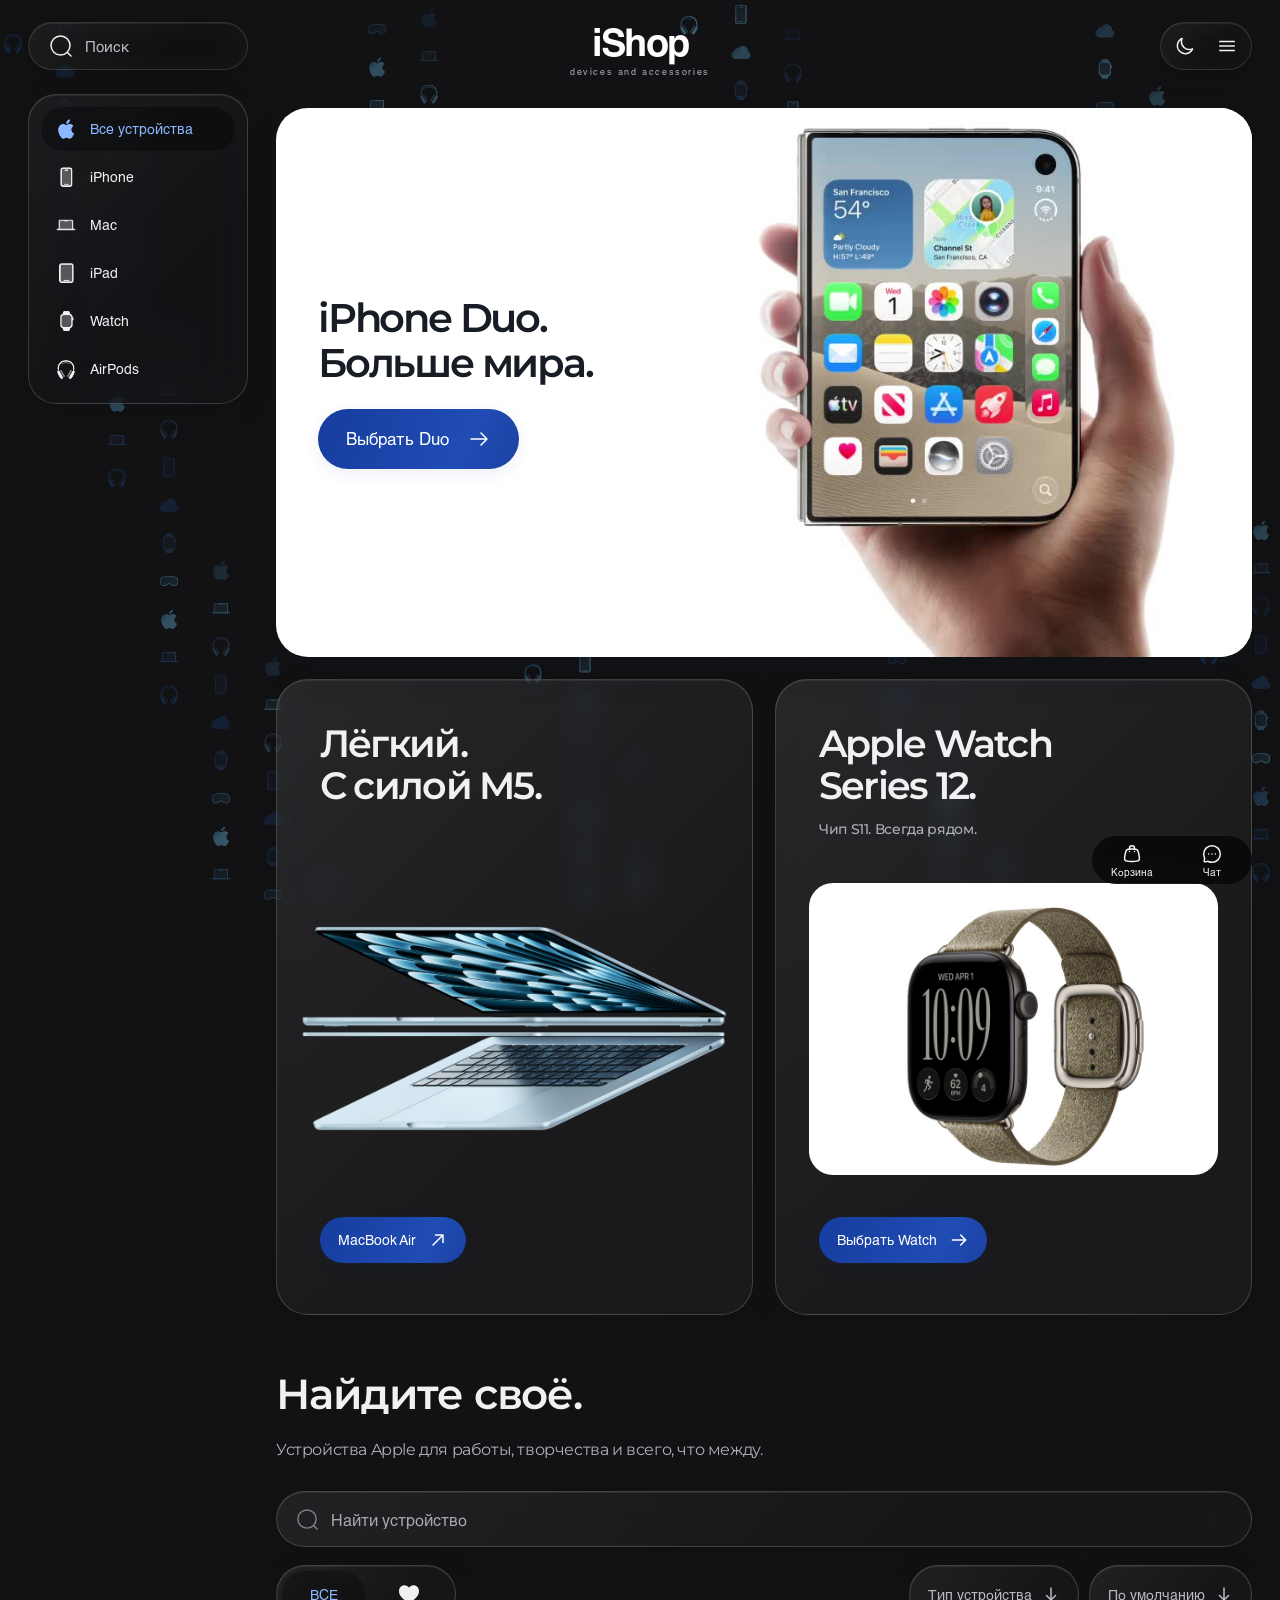
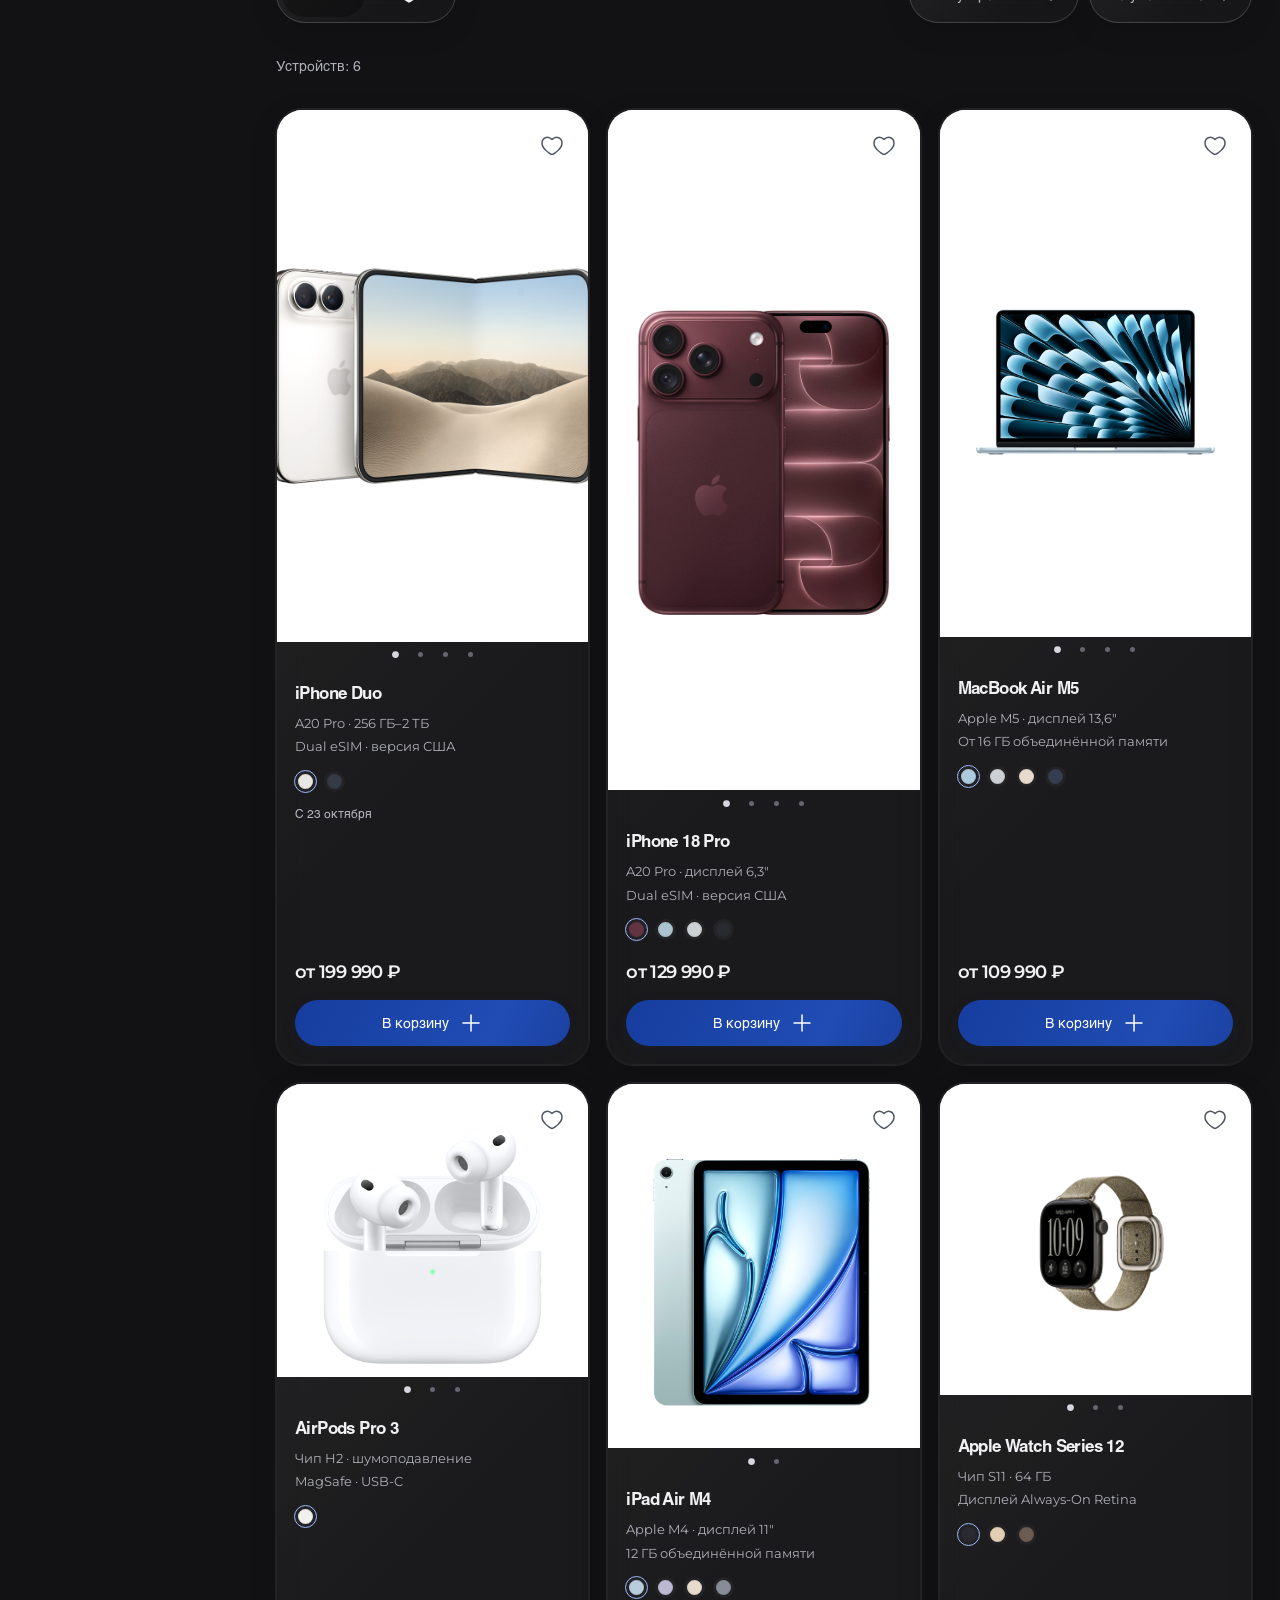
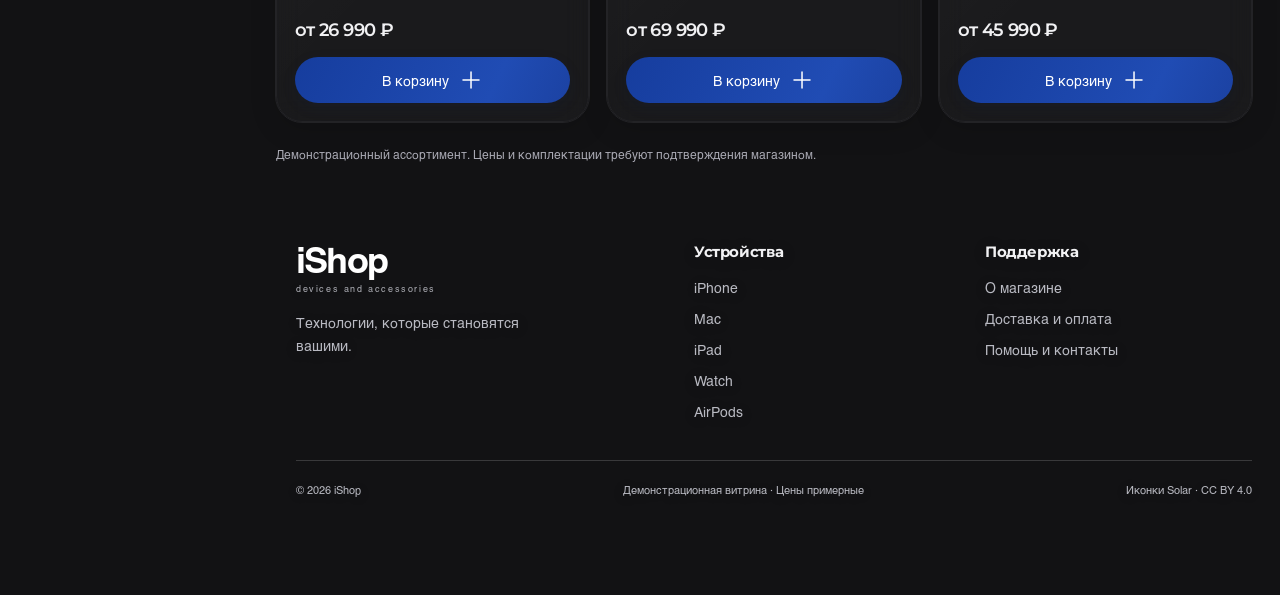
==== commit 0a441264: "Add files via upload" ====
--- a/index.html
+++ b/index.html
@@ -1 +1 @@
-<!doctype html><html lang="ru"><head><meta charset="utf-8"><meta name="viewport" content="width=device-width,initial-scale=1"><meta name="description" content="iShop — устройства Apple. Каталог iPhone, MacBook, iPad, AirPods и Apple Watch Series 12."><meta name="theme-color" content="#121214"><title>iShop — техника Apple</title><link rel="icon" type="image/svg+xml" href="favicon.svg?v=ishop-11"><script src="theme.js?v=ishop-11"></script><link rel="preconnect" href="https://fonts.googleapis.com"><link rel="preconnect" href="https://fonts.gstatic.com" crossorigin><link href="https://fonts.googleapis.com/css2?family=Montserrat:wght@400;500;600;700&amp;display=swap" rel="stylesheet"><link rel="stylesheet" href="style.css?v=ishop-11"><link rel="stylesheet" href="ishop.css?v=ishop-11"><script defer src="solar.js?v=ishop-11"></script><script defer src="products.js?v=ishop-11"></script><script defer src="catalog-tools.js?v=ishop-11"></script><script defer src="catalog-ui.js?v=ishop-11"></script><script defer src="app.js?v=ishop-11"></script></head><body data-page="home"><noscript>Для просмотра интерактивного каталога включите JavaScript.</noscript></body></html>+<!doctype html><html lang="ru"><head><meta charset="utf-8"><meta name="viewport" content="width=device-width,initial-scale=1"><meta name="description" content="iShop — устройства Apple. Каталог iPhone, MacBook, iPad, AirPods и Apple Watch Series 12."><meta name="theme-color" content="#121214"><title>iShop — техника Apple</title><link rel="icon" type="image/svg+xml" href="favicon.svg?v=ishop-12"><script src="theme.js?v=ishop-12"></script><link rel="preconnect" href="https://fonts.googleapis.com"><link rel="preconnect" href="https://fonts.gstatic.com" crossorigin><link href="https://fonts.googleapis.com/css2?family=Montserrat:wght@400;500;600;700&amp;display=swap" rel="stylesheet"><link rel="stylesheet" href="style.css?v=ishop-12"><link rel="stylesheet" href="ishop.css?v=ishop-12"><script defer src="solar.js?v=ishop-12"></script><script defer src="products.js?v=ishop-12"></script><script defer src="catalog-tools.js?v=ishop-12"></script><script defer src="catalog-ui.js?v=ishop-12"></script><script defer src="app.js?v=ishop-12"></script></head><body data-page="home"><noscript>Для просмотра интерактивного каталога включите JavaScript.</noscript></body></html>
--- a/ishop.css
+++ b/ishop.css
@@ -426,3 +426,31 @@
  html[data-theme].ios-safari body nav.dock{bottom:max(16px,env(safe-area-inset-bottom,0px))}
  .home-catalog{padding-top:32px}
 }
+
+/* The basket shares the persistent shell and opens above the bottom actions. */
+html[data-theme] body dialog.cart-dialog{position:fixed;inset:auto max(16px,env(safe-area-inset-right,0px)) max(80px,calc(env(safe-area-inset-bottom,0px) + 64px)) auto;margin:0;width:560px;max-width:calc(100vw - 32px);max-height:calc(100dvh - 104px);padding:24px;border-radius:32px;overflow:hidden;color:var(--ink);background:linear-gradient(135deg,var(--frost-shine),transparent 65%),var(--filter-glass);backdrop-filter:blur(18px)!important;-webkit-backdrop-filter:blur(18px)!important;transform-origin:bottom right}
+.cart-dialog[open]{display:flex;flex-direction:column}
+.cart-dialog .dialog-top{flex:none;margin-bottom:12px;align-items:center}
+.cart-dialog .dialog-top h2{font-size:27px}
+.cart-dialog-body{min-height:0;overflow-y:auto;overscroll-behavior:contain;scrollbar-width:thin;padding:2px 4px 4px}
+html[data-theme] body .cart-dialog .cart-layout{display:block;margin:0}
+html[data-theme] body .cart-dialog .cart-row{grid-template-columns:56px minmax(0,1fr) auto;grid-template-rows:auto auto 40px;gap:8px 12px;padding:18px 0;margin:0;border:0;border-bottom:1px solid var(--line);border-radius:0;background:transparent;box-shadow:none;backdrop-filter:none!important;-webkit-backdrop-filter:none!important}
+html[data-theme] body .cart-dialog .cart-photo img{width:56px;height:76px;border-radius:12px}
+html[data-theme] body .cart-dialog .cart-title h3{font-size:16px;line-height:1.4;margin:0;overflow-wrap:anywhere}
+html[data-theme] body .cart-dialog .cart-price{font-size:14px}
+html[data-theme] body .cart-dialog .cart-variant{font-size:12px}
+html[data-theme] body .cart-dialog .quantity{height:40px}
+html[data-theme] body .cart-dialog .quantity button{height:38px;width:34px}
+html[data-theme] body .cart-dialog .cart-remove{width:40px;height:40px}
+html[data-theme] body .cart-dialog .summary,html[data-theme] body .cart-dialog .empty{padding:24px 0 0;margin:0;border:0;border-radius:0;background:transparent;box-shadow:none;backdrop-filter:none!important;-webkit-backdrop-filter:none!important}
+html[data-theme] body .cart-dialog .summary{position:static;width:auto}
+.cart-dialog .summary h2{font-size:22px;margin-bottom:8px}
+.cart-dialog .summary .spec-row{padding:12px 0;font-size:14px}
+.cart-dialog .summary p{font-size:12px;margin-bottom:0}
+.cart-dialog .summary .pill{width:100%;margin-top:16px;min-height:48px}
+html[data-theme] body .cart-dialog .empty{padding:24px 4px 20px}
+.cart-dialog .empty h2{font-size:23px}
+.cart-dialog .empty p{font-size:15px;line-height:1.6}
+.cart-dialog .empty .pill{font-size:15px;padding:14px 20px}
+@media(min-width:1024px){html[data-theme] body dialog.cart-dialog{right:var(--side)}}
+@media(max-width:480px){html[data-theme] body dialog.cart-dialog{padding:20px 16px;border-radius:28px}html[data-theme] body .cart-dialog .cart-row{grid-template-columns:42px minmax(0,1fr) auto;column-gap:8px}html[data-theme] body .cart-dialog .cart-photo img{width:42px;height:62px}html[data-theme] body .cart-dialog .cart-title h3{font-size:14px}html[data-theme] body .cart-dialog .cart-price{font-size:12px}html[data-theme] body .cart-dialog .quantity button{width:28px}.cart-dialog .dialog-top h2{font-size:24px}}
